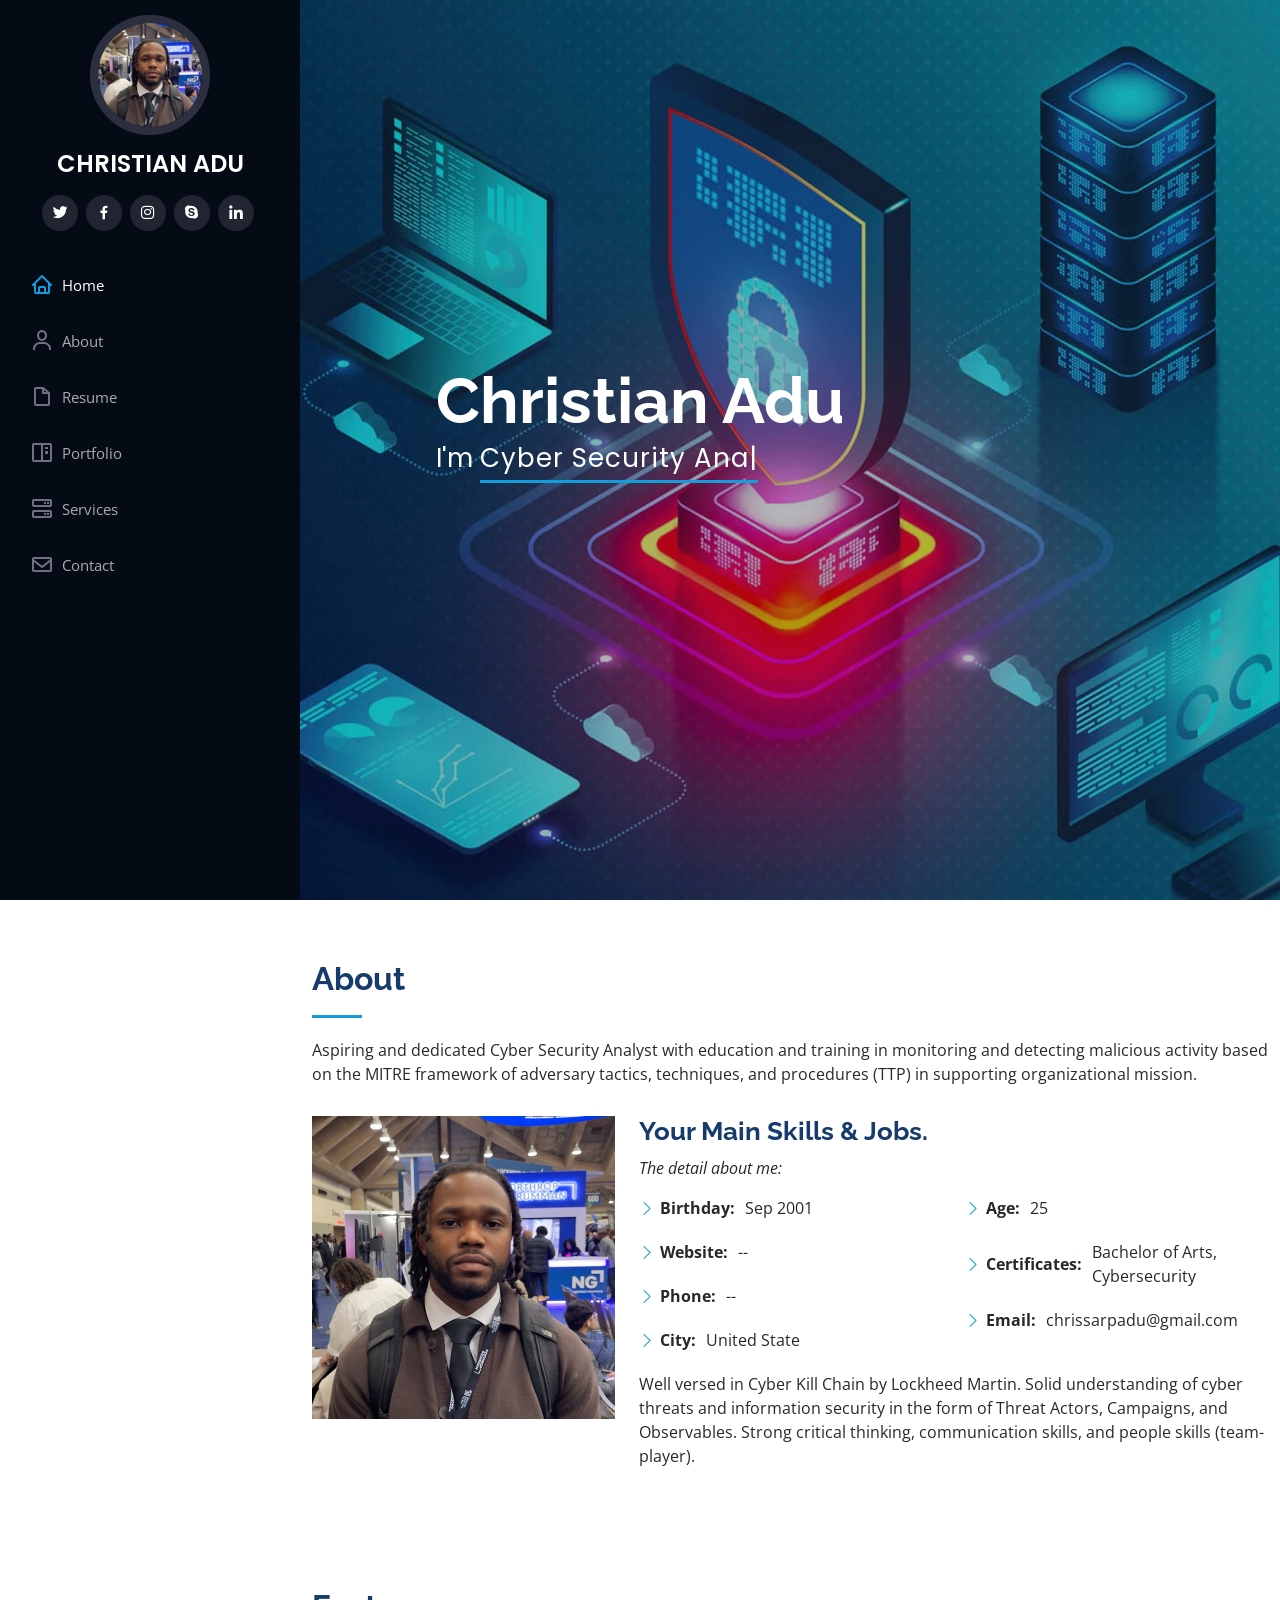
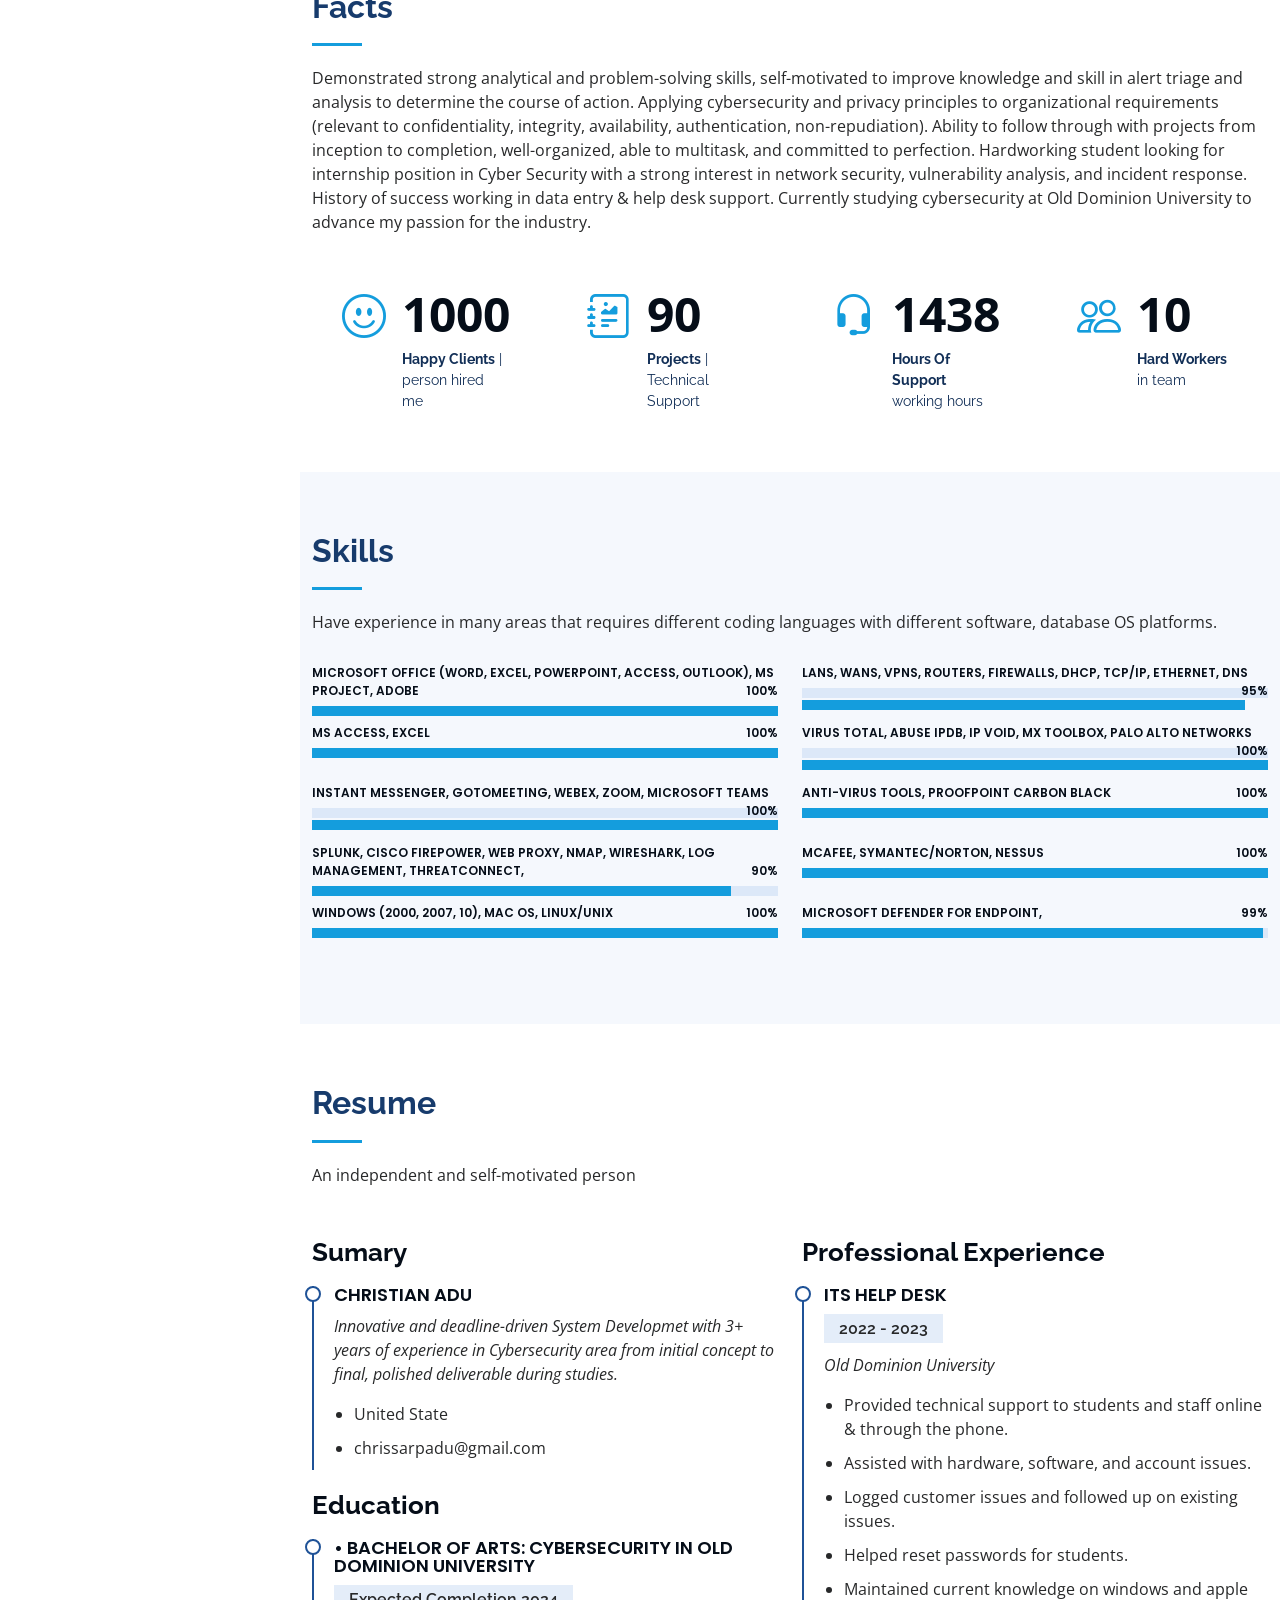
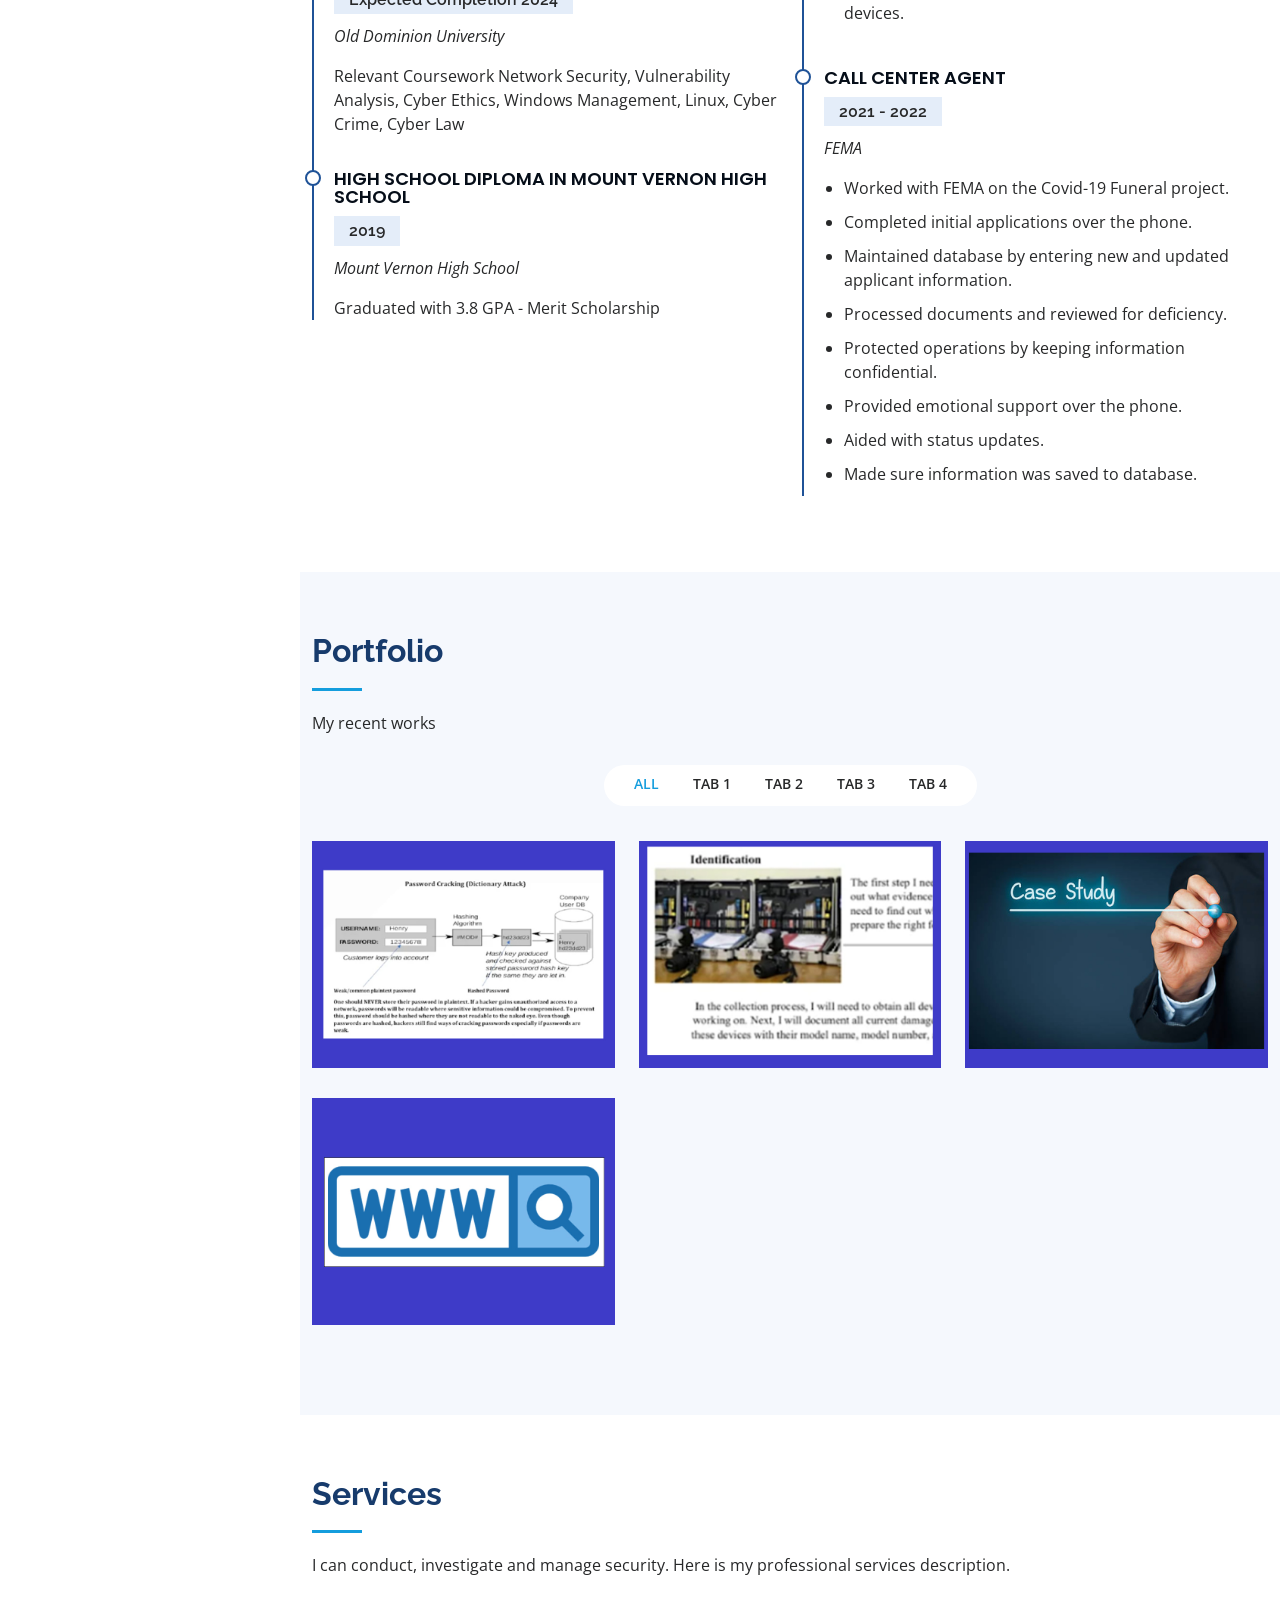
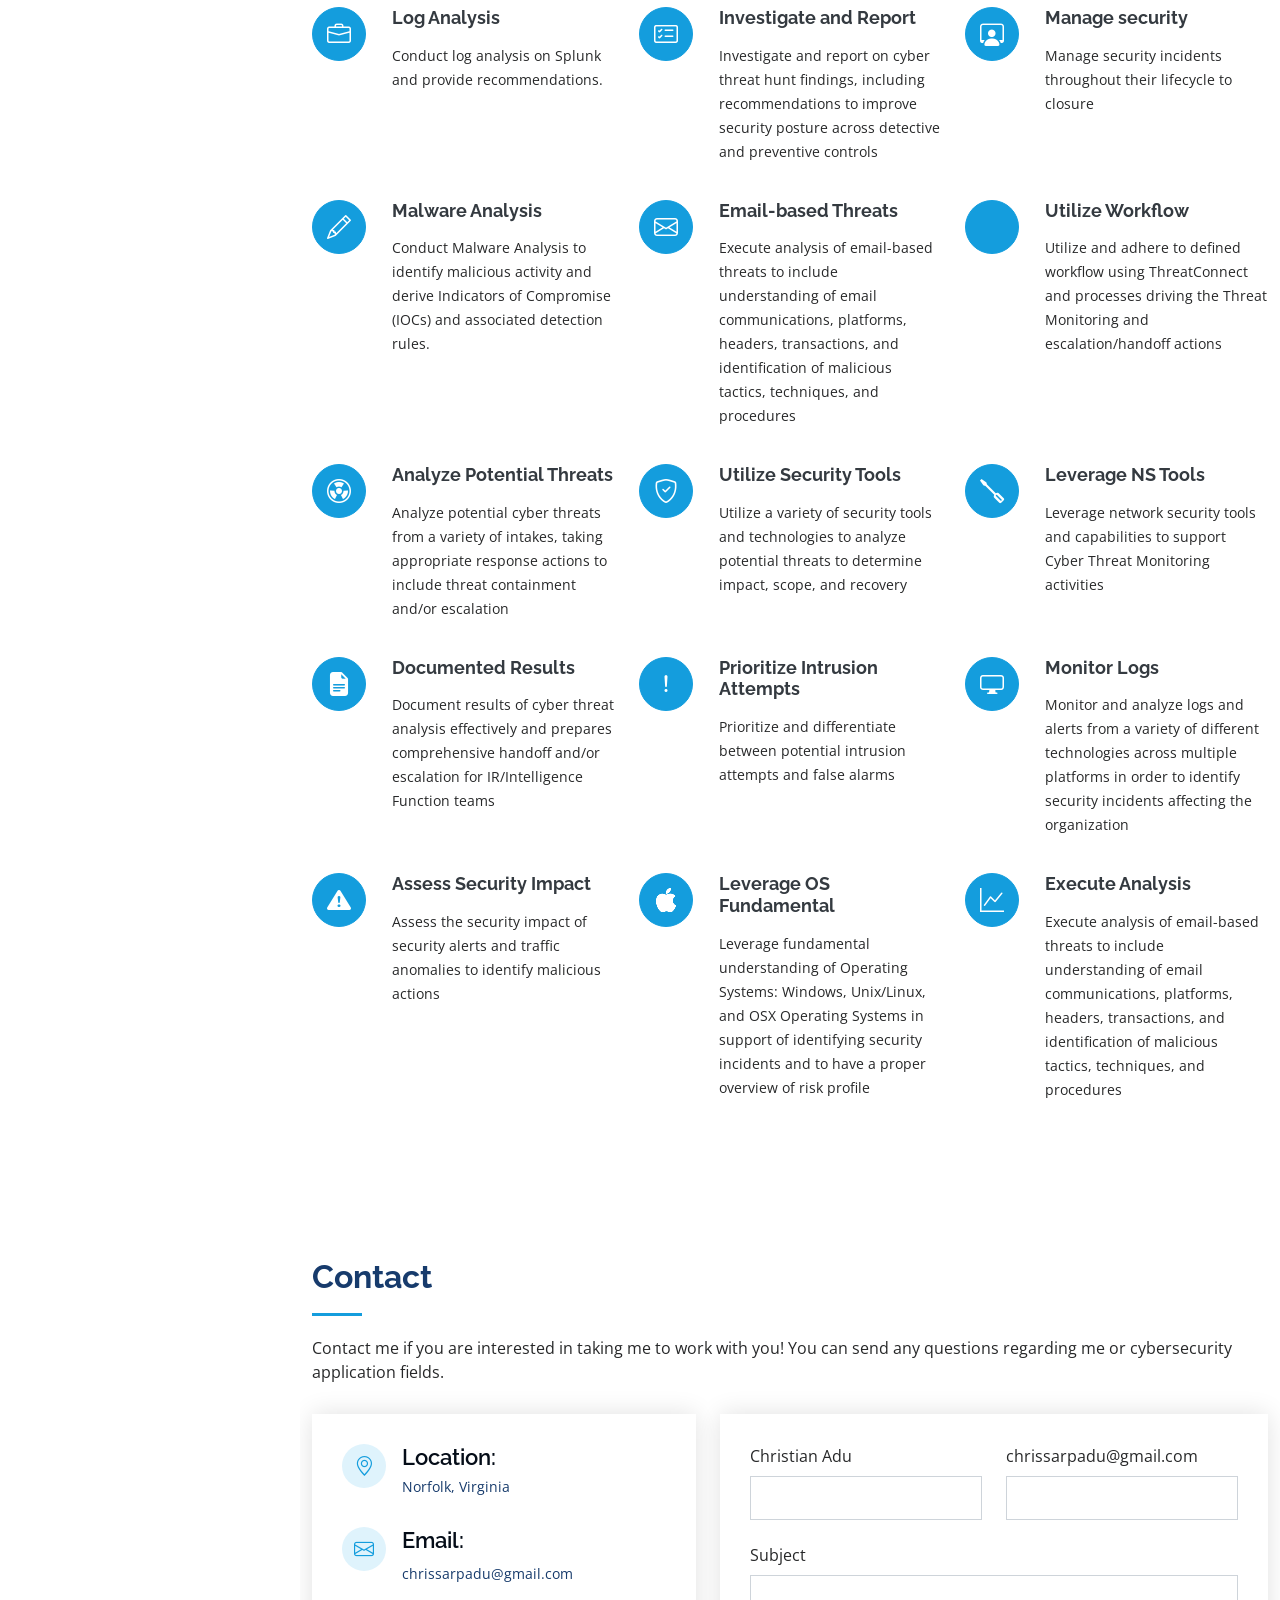
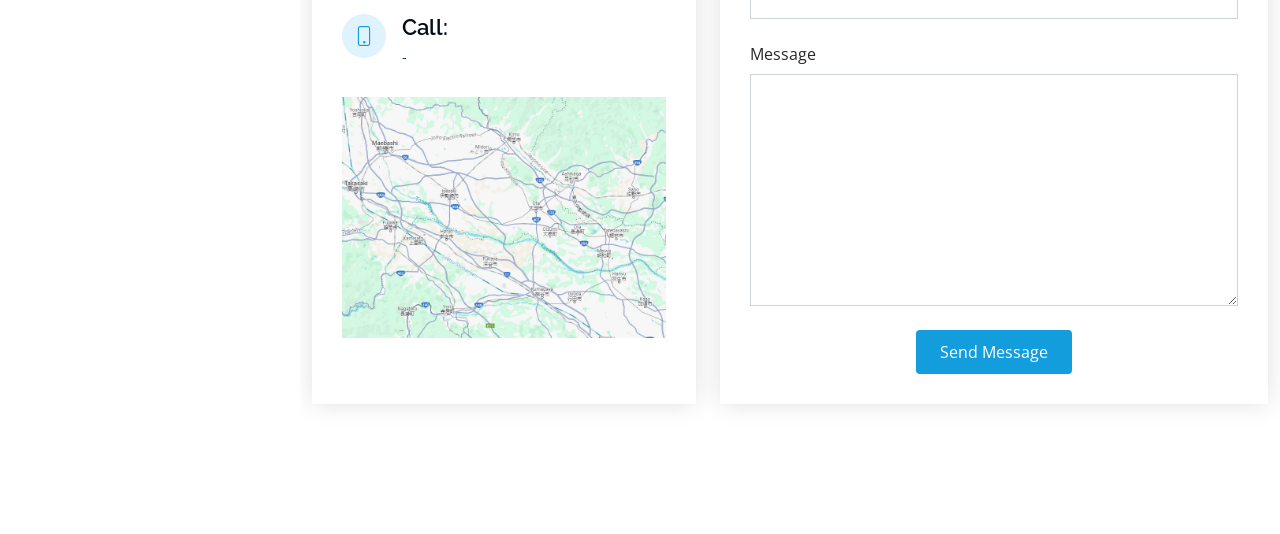
==== index.html @ 7e0b4d1a "add files" ====
<!DOCTYPE html>
<html lang="en">

<head>
  <meta charset="utf-8">
  <meta content="width=device-width, initial-scale=1.0" name="viewport">

  <title>Portfolio Template</title>
  <meta content="" name="description">
  <meta content="" name="keywords">

  <!-- Favicons -->
  <link href="assets/img/favicon.png" rel="icon">
  <link href="assets/img/apple-touch-icon.png" rel="apple-touch-icon">

  <!-- Google Fonts -->
  <link href="https://fonts.googleapis.com/css?family=Open+Sans:300,300i,400,400i,600,600i,700,700i|Raleway:300,300i,400,400i,500,500i,600,600i,700,700i|Poppins:300,300i,400,400i,500,500i,600,600i,700,700i" rel="stylesheet">

  <!-- Vendor CSS Files -->
  <link href="assets/vendor/aos/aos.css" rel="stylesheet">
  <link href="assets/vendor/bootstrap/css/bootstrap.min.css" rel="stylesheet">
  <link href="assets/vendor/bootstrap-icons/bootstrap-icons.css" rel="stylesheet">
  <link href="assets/vendor/boxicons/css/boxicons.min.css" rel="stylesheet">
  <link href="assets/vendor/glightbox/css/glightbox.min.css" rel="stylesheet">
  <link href="assets/vendor/swiper/swiper-bundle.min.css" rel="stylesheet">

  <!-- Template Main CSS File -->
  <link href="assets/css/style.css" rel="stylesheet">

  <!-- =======================================================
  * Template Name: iPortfolio - v3.7.0
  * Template URL: https://bootstrapmade.com/iportfolio-bootstrap-portfolio-websites-template/
  * Author: BootstrapMade.com
  * License: https://bootstrapmade.com/license/
  ======================================================== -->
</head>

<body>

  <!-- ======= Mobile nav toggle button ======= -->
  <i class="bi bi-list mobile-nav-toggle d-xl-none"></i>

  <!-- ======= Header ======= -->
  <header id="header">
    <div class="d-flex flex-column">

      <div class="profile">
        <img src="assets/img/profile-img.jpg" alt="" class="img-fluid rounded-circle">
        <h1 class="text-light"><a href="index.html">CHRISTIAN ADU</a></h1>
        <div class="social-links mt-3 text-center">
          <a href="#" class="twitter"><i class="bx bxl-twitter"></i></a>
          <a href="#" class="facebook"><i class="bx bxl-facebook"></i></a>
          <a href="#" class="instagram"><i class="bx bxl-instagram"></i></a>
          <a href="#" class="google-plus"><i class="bx bxl-skype"></i></a>
          <a href="#" class="linkedin"><i class="bx bxl-linkedin"></i></a>
        </div>
      </div>

      <nav id="navbar" class="nav-menu navbar">
        <ul>
          <li><a href="#hero" class="nav-link scrollto active"><i class="bx bx-home"></i> <span>Home</span></a></li>
          <li><a href="#about" class="nav-link scrollto"><i class="bx bx-user"></i> <span>About</span></a></li>
          <li><a href="#resume" class="nav-link scrollto"><i class="bx bx-file-blank"></i> <span>Resume</span></a></li>
          <li><a href="#portfolio" class="nav-link scrollto"><i class="bx bx-book-content"></i> <span>Portfolio</span></a></li>
          <li><a href="#services" class="nav-link scrollto"><i class="bx bx-server"></i> <span>Services</span></a></li>
          <li><a href="#contact" class="nav-link scrollto"><i class="bx bx-envelope"></i> <span>Contact</span></a></li>
        </ul>
      </nav><!-- .nav-menu -->
    </div>
  </header><!-- End Header -->

  <!-- ======= Hero Section ======= -->
  <section id="hero" class="d-flex flex-column justify-content-center align-items-center">
    <div class="hero-container" data-aos="fade-in">
      <h1>Christian Adu</h1>
      <p>I'm <span class="typed" data-typed-items="Cyber Security Analyst, Network Security Analyst, Security Engineer"></span></p>
    </div>
  </section><!-- End Hero -->

  <main id="main">

    <!-- ======= About Section ======= -->
    <section id="about" class="about">
      <div class="container">

        <div class="section-title">
          <h2>About</h2>
          <p>Aspiring and dedicated Cyber Security Analyst with education and training in monitoring and detecting malicious activity based on the MITRE framework of adversary tactics, techniques, and procedures (TTP) in supporting organizational mission.</p>
        </div>

        <div class="row">
          <div class="col-lg-4" data-aos="fade-right">
            <img src="assets/img/profile-img.jpg" class="img-fluid" alt="">
          </div>
          <div class="col-lg-8 pt-4 pt-lg-0 content" data-aos="fade-left">
            <h3>Your Main Skills &amp; Jobs.</h3>
            <p class="fst-italic">
              The detail about me:
            </p>
            <div class="row">
              <div class="col-lg-6">
                <ul>
                  <li><i class="bi bi-chevron-right"></i> <strong>Birthday:</strong> <span>Sep 2001</span></li>
                  <li><i class="bi bi-chevron-right"></i> <strong>Website:</strong> <span>--</span></li>
                  <li><i class="bi bi-chevron-right"></i> <strong>Phone:</strong> <span>--</span></li>
                  <li><i class="bi bi-chevron-right"></i> <strong>City:</strong> <span>United State</span></li>
                </ul>
              </div>
              <div class="col-lg-6">
                <ul>
                  <li><i class="bi bi-chevron-right"></i> <strong>Age:</strong> <span><script>document.write(new Date().getFullYear() - 2001)</script>
                  </span></li>
                  <li><i class="bi bi-chevron-right"></i> <strong>Certificates:</strong> <span>Bachelor of Arts, Cybersecurity</span></li>
                  <li><i class="bi bi-chevron-right"></i> <strong>Email:</strong> <span>chrissarpadu@gmail.com</span></li>
                  <!-- <li><i class="bi bi-chevron-right"></i> <strong>Freelance:</strong> <span>Available</span></li> -->
                </ul>
              </div>
            </div>
            <p>
              Well versed in Cyber Kill Chain by Lockheed Martin. Solid understanding of cyber threats and information security in the form of Threat Actors, Campaigns, and Observables. Strong critical thinking, communication skills, and people skills (team-player). 
            </p>
          </div>
        </div>

      </div>
    </section><!-- End About Section -->

    <!-- ======= Facts Section ======= -->
    <section id="facts" class="facts">
      <div class="container">

        <div class="section-title">
          <h2>Facts</h2>
          <p>Demonstrated strong analytical and problem-solving skills, self-motivated to improve knowledge and skill in alert triage and analysis to determine the course of action. Applying cybersecurity and privacy principles to organizational requirements (relevant to confidentiality, integrity, availability, authentication, non-repudiation). Ability to follow through with projects from inception to completion, well-organized, able to multitask, and committed to perfection. Hardworking student looking for internship position in Cyber Security with a strong interest in network security, vulnerability analysis, and incident response. History of success working in data entry & help desk support. Currently studying cybersecurity at Old Dominion University to advance my passion for the industry.</p>
        </div>

        <div class="row no-gutters">

          <div class="col-lg-3 col-md-6 d-md-flex align-items-md-stretch" data-aos="fade-up">
            <div class="count-box">
              <i class="bi bi-emoji-smile"></i>
              <span data-purecounter-start="0" data-purecounter-end="1000" data-purecounter-duration="1" class="purecounter"></span>
              <p><strong>Happy Clients</strong> | person hired me</p>
            </div>
          </div>

          <div class="col-lg-3 col-md-6 d-md-flex align-items-md-stretch" data-aos="fade-up" data-aos-delay="100">
            <div class="count-box">
              <i class="bi bi-journal-richtext"></i>
              <span data-purecounter-start="0" data-purecounter-end="90" data-purecounter-duration="1" class="purecounter"></span>
              <p><strong>Projects</strong> | Technical Support </p>
            </div>
          </div>

          <div class="col-lg-3 col-md-6 d-md-flex align-items-md-stretch" data-aos="fade-up" data-aos-delay="200">
            <div class="count-box">
              <i class="bi bi-headset"></i>
              <span data-purecounter-start="0" data-purecounter-end="1453" data-purecounter-duration="1" class="purecounter"></span>
              <p><strong>Hours Of Support</strong> working hours</p>
            </div>
          </div>

          <div class="col-lg-3 col-md-6 d-md-flex align-items-md-stretch" data-aos="fade-up" data-aos-delay="300">
            <div class="count-box">
              <i class="bi bi-people"></i>
              <span data-purecounter-start="0" data-purecounter-end="10" data-purecounter-duration="1" class="purecounter"></span>
              <p><strong>Hard Workers</strong> in team</p>
            </div>
          </div>

        </div>

      </div>
    </section><!-- End Facts Section -->

    <!-- ======= Skills Section ======= -->
    <section id="skills" class="skills section-bg">
      <div class="container">

        <div class="section-title">
          <h2>Skills</h2>
          <p>Have experience in many areas that requires different coding languages with different software, database OS platforms.</p>
        </div>

        <div class="row skills-content">

          <div class="col-lg-6" data-aos="fade-up">

            <div class="progress">
              <span class="skill">Microsoft Office (Word, Excel, PowerPoint, Access, Outlook), MS Project, Adobe <i class="val">100%</i></span>
              <div class="progress-bar-wrap">
                <div class="progress-bar" role="progressbar" aria-valuenow="100" aria-valuemin="0" aria-valuemax="100"></div>
              </div>
            </div>

            <div class="progress">
              <span class="skill">MS Access, Excel<i class="val">100%</i></span>
              <div class="progress-bar-wrap">
                <div class="progress-bar" role="progressbar" aria-valuenow="100" aria-valuemin="0" aria-valuemax="100"></div>
              </div>
            </div>

            <div class="progress">
              <span class="skill">Instant Messenger, GoToMeeting, WebEx, Zoom, Microsoft Teams <i class="val">100%</i></span>
              <div class="progress-bar-wrap">
                <div class="progress-bar" role="progressbar" aria-valuenow="100" aria-valuemin="0" aria-valuemax="100"></div>
              </div>
            </div>

            <div class="progress">
              <span class="skill">Splunk, Cisco Firepower, Web Proxy, Nmap, Wireshark, Log Management, ThreatConnect, <i class="val">90%</i></span>
              <div class="progress-bar-wrap">
                <div class="progress-bar" role="progressbar" aria-valuenow="90" aria-valuemin="0" aria-valuemax="90"></div>
              </div>
            </div>

            <div class="progress">
              <span class="skill">Windows (2000, 2007, 10), Mac OS, Linux/Unix <i class="val">100%</i></span>
              <div class="progress-bar-wrap">
                <div class="progress-bar" role="progressbar" aria-valuenow="100" aria-valuemin="0" aria-valuemax="100"></div>
              </div>
            </div>

          </div>

          <div class="col-lg-6" data-aos="fade-up" data-aos-delay="100">

            <div class="progress">
              <span class="skill">LANs, WANs, VPNs, Routers, Firewalls, DHCP, TCP/IP, Ethernet, DNS <i class="val">95%</i></span>
              <div class="progress-bar-wrap">
                <div class="progress-bar" role="progressbar" aria-valuenow="95" aria-valuemin="0" aria-valuemax="100"></div>
              </div>
            </div>

            <div class="progress">
              <span class="skill">Virus Total, Abuse IPDB, IP Void, MX Toolbox, Palo Alto Networks <i class="val">100%</i></span>
              <div class="progress-bar-wrap">
                <div class="progress-bar" role="progressbar" aria-valuenow="100" aria-valuemin="0" aria-valuemax="100"></div>
              </div>
            </div>

            <div class="progress">
              <span class="skill">Anti-Virus Tools, Proofpoint Carbon Black   <i class="val">100%</i></span>
              <div class="progress-bar-wrap">
                <div class="progress-bar" role="progressbar" aria-valuenow="100" aria-valuemin="0" aria-valuemax="100"></div>
              </div>
            </div>

            <div class="progress">
              <span class="skill">McAfee, Symantec/Norton, Nessus <i class="val">100%</i></span>
              <div class="progress-bar-wrap">
                <div class="progress-bar" role="progressbar" aria-valuenow="100" aria-valuemin="0" aria-valuemax="100"></div>
              </div>
            </div>

            <div class="progress">
              <span class="skill">Microsoft Defender for Endpoint, <i class="val">99%</i></span>
              <div class="progress-bar-wrap">
                <div class="progress-bar" role="progressbar" aria-valuenow="99" aria-valuemin="0" aria-valuemax="100"></div>
              </div>
            </div>

          </div>

        </div>

      </div>
    </section><!-- End Skills Section -->

    <!-- ======= Resume Section ======= -->
    <section id="resume" class="resume">
      <div class="container">

        <div class="section-title">
          <h2>Resume</h2>
          <p>An independent and self-motivated person</p>
        </div>

        <div class="row">
          <div class="col-lg-6" data-aos="fade-up">
            <h3 class="resume-title">Sumary</h3>
            <div class="resume-item pb-0">
              <h4>Christian Adu</h4>
              <p><em>Innovative and deadline-driven System Developmet with 3+ years of experience in Cybersecurity area from initial concept to final, polished deliverable during studies.</em></p>
              <ul>
                <li>United State</li>
                <li>chrissarpadu@gmail.com</li>
              </ul>
            </div>

            <h3 class="resume-title">Education</h3>
            <div class="resume-item">
              <h4>•	Bachelor of Arts: Cybersecurity in Old Dominion University </h4>
              <h5>Expected Completion 2024</h5>
              <p><em>Old Dominion University </em></p>
              <p>Relevant Coursework
                Network Security, Vulnerability Analysis, Cyber Ethics, Windows Management, Linux, Cyber
                Crime, Cyber Law
                </p>
            </div>
            <div class="resume-item">
              <h4>High School Diploma in Mount Vernon High School </h4>
              <h5>2019</h5>
              <p><em>Mount Vernon High School </em></p>
              <p>Graduated with 3.8 GPA - Merit Scholarship</p>
            </div>
          </div>
          <div class="col-lg-6" data-aos="fade-up" data-aos-delay="100">
            <h3 class="resume-title">Professional Experience</h3>
            <div class="resume-item">
              <h4>ITS Help Desk</h4>
              <h5>2022 - 2023</h5>
              <p><em>Old Dominion University</em></p>
              <ul>
                <li>Provided technical support to students and staff online & through the phone.</li>
                <li>Assisted with hardware, software, and account issues.</li>
                <li>Logged customer issues and followed up on existing issues.</li>
                <li>Helped reset passwords for students.</li>
                <li>Maintained current knowledge on windows and apple devices.</li>
              </ul>
            </div>
            <div class="resume-item">
              <h4>Call Center Agent</h4>
              <h5>2021 - 2022</h5>
              <p><em>FEMA</em></p>
              <ul>
                <li>Worked with FEMA on the Covid-19 Funeral project.</li>
                <li>Completed initial applications over the phone.</li>
                <li>Maintained database by entering new and updated applicant information.</li>
                <li>Processed documents and reviewed for deficiency.</li>
                <li>Protected operations by keeping information confidential.</li>
                <li>Provided emotional support over the phone.</li>
                <li>Aided with status updates.</li>
                <li>Made sure information was saved to database.</li>
              </ul>
            </div>
          </div>
        </div>

      </div>
    </section><!-- End Resume Section -->

    <!-- ======= Portfolio Section ======= -->
    <section id="portfolio" class="portfolio section-bg">
      <div class="container">

        <div class="section-title">
          <h2>Portfolio</h2>
          <p>My recent works</p>
        </div>

        <div class="row" data-aos="fade-up">
          <div class="col-lg-12 d-flex justify-content-center">
            <ul id="portfolio-flters">
              <li data-filter="*" class="filter-active">All</li>
              <li data-filter=".filter-Tab1">Tab 1</li>
              <li data-filter=".filter-Tab2">Tab 2</li>
              <li data-filter=".filter-Tab3">Tab 3</li>
              <li data-filter=".filter-Tab4">Tab 4</li>
            </ul>
          </div>
        </div>

        <div class="row portfolio-container" data-aos="fade-up" data-aos-delay="100">

          <div class="col-lg-4 col-md-6 portfolio-item filter-Tab1">
            <div class="portfolio-wrap">
              <img src="assets/img/portfolio/portfolio-Product1.jpg" class="img-fluid" alt="">
              <div class="portfolio-links">
                <a href="Product-details - 1.html" title="More Details"><i class="bx bx-link"></i></a>
              </div>
            </div>
          </div>

          <div class="col-lg-4 col-md-6 portfolio-item filter-Tab2">
            <div class="portfolio-wrap">
              <img src="assets/img/portfolio/portfolio-Product2.jpg" class="img-fluid" alt="">
              <div class="portfolio-links">
                <a href="Product-details - 2.html" title="More Details"><i class="bx bx-link"></i></a>
              </div>
            </div>
          </div>

          <div class="col-lg-4 col-md-6 portfolio-item filter-Tab3">
            <div class="portfolio-wrap">
              <img src="assets/img/portfolio/portfolio-Product3.jpg" class="img-fluid" alt="">
              <div class="portfolio-links">
                <a href="Product-details - 3.html" title="More Details"><i class="bx bx-link"></i></a>
              </div>
            </div>
          </div>

          <div class="col-lg-4 col-md-6 portfolio-item filter-Tab4">
            <div class="portfolio-wrap">
              <img src="assets/img/portfolio/portfolio-Product4.jpg" class="img-fluid" alt="">
              <div class="portfolio-links">
                <a href="Product-details - 4.html" title="More Details"><i class="bx bx-link"></i></a>
              </div>
            </div>
          </div>

          <!-- <div class="col-lg-4 col-md-6 portfolio-item filter-Tab1">
            <div class="portfolio-wrap">
              <img src="assets/img/portfolio/portfolio-Product5.jpg" class="img-fluid" alt="">
              <div class="portfolio-links">
                <a href="Product-details - 1.html" title="More Details"><i class="bx bx-link"></i></a>
              </div>
            </div>
          </div>

          <div class="col-lg-4 col-md-6 portfolio-item filter-Tab2">
            <div class="portfolio-wrap">
              <img src="assets/img/portfolio/portfolio-Product6.jpg" class="img-fluid" alt="">
              <div class="portfolio-links">
                <a href="Product-details - 1.html" title="More Details"><i class="bx bx-link"></i></a>
              </div>
            </div>
          </div> -->

        </div>

      </div>
    </section><!-- End Portfolio Section -->

    <!-- ======= Services Section ======= -->
    <section id="services" class="services">
      <div class="container">

        <div class="section-title">
          <h2>Services</h2>
          <p>I can conduct, investigate and manage security. Here is my professional services description.</p>
        </div>

        <div class="row">
          <div class="col-lg-4 col-md-6 icon-box" data-aos="fade-up">
            <div class="icon"><i class="bi bi-briefcase"></i></div>
            <h4 class="title"><a href="">Log Analysis </a></h4>
            <p class="description">Conduct log analysis on Splunk and provide recommendations. </p>
          </div>
          <div class="col-lg-4 col-md-6 icon-box" data-aos="fade-up" data-aos-delay="100">
            <div class="icon"><i class="bi bi-card-checklist"></i></div>
            <h4 class="title"><a href="">Investigate and Report</a></h4>
            <p class="description">Investigate and report on cyber threat hunt findings, including recommendations to improve security posture across detective and preventive controls</p>
          </div>
           <div class="col-lg-4 col-md-6 icon-box" data-aos="fade-up">
            <div class="icon"><i class="bi bi-person-workspace"></i></div>
            <h4 class="title"><a href="">Manage security</a></h4>
            <p class="description">Manage security incidents throughout their lifecycle to closure</p>
          </div>
          <div class="col-lg-4 col-md-6 icon-box" data-aos="fade-up" data-aos-delay="200">
            <div class="icon"><i class="bi bi-pencil"></i></div>
            <h4 class="title"><a href="">Malware Analysis</a></h4>
            <p class="description">Conduct Malware Analysis to identify malicious activity and derive Indicators of Compromise (IOCs) and associated detection rules.</p>
          </div> 
          <div class="col-lg-4 col-md-6 icon-box" data-aos="fade-up" data-aos-delay="100">
            <div class="icon"><i class="bi bi-envelope"></i></div>
            <h4 class="title"><a href="">Email-based Threats</a></h4>
            <p class="description">Execute analysis of email-based threats to include understanding of email communications, platforms, headers, transactions, and identification of malicious tactics, techniques, and procedures</p>
          </div>
          <div class="col-lg-4 col-md-6 icon-box" data-aos="fade-up" data-aos-delay="200">
            <div class="icon"><i class="bi hdd-network-fill"></i></div>
            <h4 class="title"><a href="">Utilize Workflow </a></h4>
            <p class="description">Utilize and adhere to defined workflow using ThreatConnect and processes driving the Threat Monitoring and escalation/handoff actions</p>
          </div>
          <div class="col-lg-4 col-md-6 icon-box" data-aos="fade-up" data-aos-delay="200">
            <div class="icon"><i class="bi bi-radioactive"></i></div>
            <h4 class="title"><a href="">Analyze Potential Threats</a></h4>
            <p class="description">Analyze potential cyber threats from a variety of intakes, taking appropriate response actions to include threat containment and/or escalation</p>
          </div>
          <div class="col-lg-4 col-md-6 icon-box" data-aos="fade-up" data-aos-delay="200">
            <div class="icon"><i class="bi bi-shield-check"></i></div>
            <h4 class="title"><a href="">Utilize Security Tools</a></h4>
            <p class="description">Utilize a variety of security tools and technologies to analyze potential threats to determine impact, scope, and recovery</p>
          </div>
          <div class="col-lg-4 col-md-6 icon-box" data-aos="fade-up" data-aos-delay="200">
            <div class="icon"><i class="bi bi-screwdriver"></i></div>
            <h4 class="title"><a href="">Leverage NS Tools</a></h4>
            <p class="description">Leverage network security tools and capabilities to support Cyber Threat Monitoring activities</p>
          </div>
          <div class="col-lg-4 col-md-6 icon-box" data-aos="fade-up" data-aos-delay="200">
            <div class="icon"><i class="bi bi-file-earmark-text-fill"></i></div>
            <h4 class="title"><a href="">Documented Results</a></h4>
            <p class="description">Document results of cyber threat analysis effectively and prepares comprehensive handoff and/or escalation for IR/Intelligence Function teams</p>
          </div>
          <div class="col-lg-4 col-md-6 icon-box" data-aos="fade-up" data-aos-delay="200">
            <div class="icon"><i class="bi bi-exclamation-lg"></i></div>
            <h4 class="title"><a href="">Prioritize Intrusion Attempts</a></h4>
            <p class="description">Prioritize and differentiate between potential intrusion attempts and false alarms</p>
          </div>
          <div class="col-lg-4 col-md-6 icon-box" data-aos="fade-up" data-aos-delay="200">
            <div class="icon"><i class="bi bi-display"></i></div>
            <h4 class="title"><a href="">Monitor Logs</a></h4>
            <p class="description">Monitor and analyze logs and alerts from a variety of different technologies across multiple platforms in order to identify security incidents affecting the organization</p>
          </div>
          <div class="col-lg-4 col-md-6 icon-box" data-aos="fade-up" data-aos-delay="200">
            <div class="icon"><i class="bi bi-exclamation-triangle-fill"></i></div>
            <h4 class="title"><a href="">Assess Security Impact</a></h4>
            <p class="description">Assess the security impact of security alerts and traffic anomalies to identify malicious actions</p>
          </div>
          <div class="col-lg-4 col-md-6 icon-box" data-aos="fade-up" data-aos-delay="200">
            <div class="icon"><i class="bi bi-apple"></i></div>
            <h4 class="title"><a href="">Leverage OS Fundamental</a></h4>
            <p class="description">Leverage fundamental understanding of Operating Systems: Windows, Unix/Linux, and OSX Operating Systems in support of identifying security incidents and to have a proper overview of risk profile</p>
          </div>
          <div class="col-lg-4 col-md-6 icon-box" data-aos="fade-up" data-aos-delay="200">
            <div class="icon"><i class="bi bi-graph-up"></i></div>
            <h4 class="title"><a href="">Execute Analysis</a></h4>
            <p class="description">Execute analysis of email-based threats to include understanding of email communications, platforms, headers, transactions, and identification of malicious tactics, techniques, and procedures</p>
          </div>
        </div>

      </div>
    </section><!-- End Services Section -->

    <!-- ======= Contact Section ======= -->
    <section id="contact" class="contact">
      <div class="container">

        <div class="section-title">
          <h2>Contact</h2>
          <p>Contact me if you are interested in taking me to work with you! You can send any questions regarding me or cybersecurity application fields. </p>
        </div>

        <div class="row" data-aos="fade-in">

          <div class="col-lg-5 d-flex align-items-stretch">
            <div class="info">
              <div class="address">
                <i class="bi bi-geo-alt"></i>
                <h4>Location:</h4>
                <p>Norfolk, Virginia</p>
              </div>

              <div class="email">
                <i class="bi bi-envelope"></i>
                <h4>Email:</h4>
                <p>chrissarpadu@gmail.com</p>
              </div>

              <div class="phone">
                <i class="bi bi-phone"></i>
                <h4>Call:</h4>
                <p>-</p>
              </div>

              <img src="assets/img/State.jpg" class="img-fluid" alt="">
            </div>

          </div>

          <div class="col-lg-7 mt-5 mt-lg-0 d-flex align-items-stretch">
            <form action="forms/contact.php" method="post" role="form" class="php-email-form">
              <div class="row">
                <div class="form-group col-md-6">
                  <label for="name">Christian Adu</label>
                  <input type="text" name="name" class="form-control" id="name" required>
                </div>
                <div class="form-group col-md-6">
                  <label for="name">chrissarpadu@gmail.com</label>
                  <input type="email" class="form-control" name="email" id="email" required>
                </div>
              </div>
              <div class="form-group">
                <label for="name">Subject</label>
                <input type="text" class="form-control" name="subject" id="subject" required>
              </div>
              <div class="form-group">
                <label for="name">Message</label>
                <textarea class="form-control" name="message" rows="10" required></textarea>
              </div>
              <div class="my-3">
                <div class="loading">Loading</div>
                <div class="error-message"></div>
                <div class="sent-message">Your message has been sent. Thank you!</div>
              </div>
              <div class="text-center"><button type="submit">Send Message</button></div>
            </form>
          </div>

        </div>

      </div>
    </section><!-- End Contact Section -->

  </main><!-- End #main -->

  <!-- ======= Footer ======= -->
  <footer id="footer">
    <div class="container">
    </div>
  </footer><!-- End  Footer -->

  <a href="#" class="back-to-top d-flex align-items-center justify-content-center"><i class="bi bi-arrow-up-short"></i></a>

  <!-- Vendor JS Files -->
  <script src="assets/vendor/purecounter/purecounter.js"></script>
  <script src="assets/vendor/aos/aos.js"></script>
  <script src="assets/vendor/bootstrap/js/bootstrap.bundle.min.js"></script>
  <script src="assets/vendor/glightbox/js/glightbox.min.js"></script>
  <script src="assets/vendor/isotope-layout/isotope.pkgd.min.js"></script>
  <script src="assets/vendor/swiper/swiper-bundle.min.js"></script>
  <script src="assets/vendor/typed.js/typed.min.js"></script>
  <script src="assets/vendor/waypoints/noframework.waypoints.js"></script>
  <script src="assets/vendor/php-email-form/validate.js"></script>

  <!-- Template Main JS File -->
  <script src="assets/js/main.js"></script>

</body>

</html>
---- assets/css/style.css ----
/**
* Template Name: iPortfolio - v3.7.0
* Template URL: https://bootstrapmade.com/iportfolio-bootstrap-portfolio-websites-template/
* Author: BootstrapMade.com
* License: https://bootstrapmade.com/license/
*/

/*--------------------------------------------------------------
# General
--------------------------------------------------------------*/
body {
  font-family: "Open Sans", sans-serif;
  color: #272829;
}

a {
  color: #149ddd;
  text-decoration: none;
}

a:hover {
  color: #37b3ed;
  text-decoration: none;
}

h1, h2, h3, h4, h5, h6 {
  font-family: "Raleway", sans-serif;
}

/*--------------------------------------------------------------
# Back to top button
--------------------------------------------------------------*/
.back-to-top {
  position: fixed;
  visibility: hidden;
  opacity: 0;
  right: 15px;
  bottom: 15px;
  z-index: 996;
  background: #149ddd;
  width: 40px;
  height: 40px;
  border-radius: 50px;
  transition: all 0.4s;
}
.back-to-top i {
  font-size: 28px;
  color: #fff;
  line-height: 0;
}
.back-to-top:hover {
  background: #2eafec;
  color: #fff;
}
.back-to-top.active {
  visibility: visible;
  opacity: 1;
}

/*--------------------------------------------------------------
# Header
--------------------------------------------------------------*/
#header {
  position: fixed;
  top: 0;
  left: 0;
  bottom: 0;
  width: 300px;
  transition: all ease-in-out 0.5s;
  z-index: 9997;
  transition: all 0.5s;
  padding: 0 15px;
  background: #040b14;
  overflow-y: auto;
}
#header .profile img {
  margin: 15px auto;
  display: block;
  width: 120px;
  border: 8px solid #2c2f3f;
}
#header .profile h1 {
  font-size: 24px;
  margin: 0;
  padding: 0;
  font-weight: 600;
  -moz-text-align-last: center;
  text-align-last: center;
  font-family: "Poppins", sans-serif;
}
#header .profile h1 a, #header .profile h1 a:hover {
  color: #fff;
  text-decoration: none;
}
#header .profile .social-links a {
  font-size: 18px;
  display: inline-block;
  background: #212431;
  color: #fff;
  line-height: 1;
  padding: 8px 0;
  margin-right: 4px;
  border-radius: 50%;
  text-align: center;
  width: 36px;
  height: 36px;
  transition: 0.3s;
}
#header .profile .social-links a:hover {
  background: #149ddd;
  color: #fff;
  text-decoration: none;
}

#main {
  margin-left: 300px;
}

@media (max-width: 1199px) {
  #header {
    left: -300px;
  }

  #main {
    margin-left: 0;
  }
}
/*--------------------------------------------------------------
# Navigation Menu
--------------------------------------------------------------*/
/* Desktop Navigation */
.nav-menu {
  padding: 30px 0 0 0;
}
.nav-menu * {
  margin: 0;
  padding: 0;
  list-style: none;
}
.nav-menu > ul > li {
  position: relative;
  white-space: nowrap;
}
.nav-menu a, .nav-menu a:focus {
  display: flex;
  align-items: center;
  color: #a8a9b4;
  padding: 12px 15px;
  margin-bottom: 8px;
  transition: 0.3s;
  font-size: 15px;
}
.nav-menu a i, .nav-menu a:focus i {
  font-size: 24px;
  padding-right: 8px;
  color: #6f7180;
}
.nav-menu a:hover, .nav-menu .active, .nav-menu .active:focus, .nav-menu li:hover > a {
  text-decoration: none;
  color: #fff;
}
.nav-menu a:hover i, .nav-menu .active i, .nav-menu .active:focus i, .nav-menu li:hover > a i {
  color: #149ddd;
}

/* Mobile Navigation */
.mobile-nav-toggle {
  position: fixed;
  right: 15px;
  top: 15px;
  z-index: 9998;
  border: 0;
  font-size: 24px;
  transition: all 0.4s;
  outline: none !important;
  background-color: #149ddd;
  color: #fff;
  width: 40px;
  height: 40px;
  display: inline-flex;
  align-items: center;
  justify-content: center;
  line-height: 0;
  border-radius: 50px;
  cursor: pointer;
}

.mobile-nav-active {
  overflow: hidden;
}
.mobile-nav-active #header {
  left: 0;
}

/*--------------------------------------------------------------
# Hero Section
--------------------------------------------------------------*/
#hero {
  width: 100%;
  height: 100vh;
  background: url("../img/hero-bg.jpg") top center;
  background-size: cover;
}
#hero:before {
  content: "";
  background: rgba(5, 13, 24, 0.3);
  position: absolute;
  bottom: 0;
  top: 0;
  left: 0;
  right: 0;
  z-index: 1;
}
#hero .hero-container {
  position: relative;
  z-index: 2;
  min-width: 300px;
}
#hero h1 {
  margin: 0 0 10px 0;
  font-size: 64px;
  font-weight: 700;
  line-height: 56px;
  color: #fff;
}
#hero p {
  color: #fff;
  margin-bottom: 50px;
  font-size: 26px;
  font-family: "Poppins", sans-serif;
}
#hero p span {
  color: #fff;
  padding-bottom: 4px;
  letter-spacing: 1px;
  border-bottom: 3px solid #149ddd;
}
@media (min-width: 1024px) {
  #hero {
    background-attachment: fixed;
  }
}
@media (max-width: 768px) {
  #hero h1 {
    font-size: 28px;
    line-height: 36px;
  }
  #hero h2 {
    font-size: 18px;
    line-height: 24px;
    margin-bottom: 30px;
  }
}

/*--------------------------------------------------------------
# Sections General
--------------------------------------------------------------*/
section {
  padding: 60px 0;
  overflow: hidden;
}

.section-bg {
  background: #f5f8fd;
}

.section-title {
  padding-bottom: 30px;
}
.section-title h2 {
  font-size: 32px;
  font-weight: bold;
  margin-bottom: 20px;
  padding-bottom: 20px;
  position: relative;
  color: #173b6c;
}
.section-title h2::after {
  content: "";
  position: absolute;
  display: block;
  width: 50px;
  height: 3px;
  background: #149ddd;
  bottom: 0;
  left: 0;
}
.section-title p {
  margin-bottom: 0;
}

/*--------------------------------------------------------------
# About
--------------------------------------------------------------*/
.about .content h3 {
  font-weight: 700;
  font-size: 26px;
  color: #173b6c;
}
.about .content ul {
  list-style: none;
  padding: 0;
}
.about .content ul li {
  margin-bottom: 20px;
  display: flex;
  align-items: center;
}
.about .content ul strong {
  margin-right: 10px;
}
.about .content ul i {
  font-size: 16px;
  margin-right: 5px;
  color: #149ddd;
  line-height: 0;
}
.about .content p:last-child {
  margin-bottom: 0;
}

/*--------------------------------------------------------------
# Facts
--------------------------------------------------------------*/
.facts {
  padding-bottom: 30px;
}
.facts .count-box {
  padding: 30px;
  width: 100%;
}
.facts .count-box i {
  display: block;
  font-size: 44px;
  color: #149ddd;
  float: left;
  line-height: 0;
}
.facts .count-box span {
  font-size: 48px;
  line-height: 40px;
  display: block;
  font-weight: 700;
  color: #050d18;
  margin-left: 60px;
}
.facts .count-box p {
  padding: 15px 0 0 0;
  margin: 0 0 0 60px;
  font-family: "Raleway", sans-serif;
  font-size: 14px;
  color: #122f57;
}
.facts .count-box a {
  font-weight: 600;
  display: block;
  margin-top: 20px;
  color: #122f57;
  font-size: 15px;
  font-family: "Poppins", sans-serif;
  transition: ease-in-out 0.3s;
}
.facts .count-box a:hover {
  color: #1f5297;
}

/*--------------------------------------------------------------
# Akills
--------------------------------------------------------------*/
.skills .progress {
  height: 60px;
  display: block;
  background: none;
  border-radius: 0;
}
.skills .progress .skill {
  padding: 0;
  margin: 0 0 6px 0;
  text-transform: uppercase;
  display: block;
  font-weight: 600;
  font-family: "Poppins", sans-serif;
  color: #050d18;
}
.skills .progress .skill .val {
  float: right;
  font-style: normal;
}
.skills .progress-bar-wrap {
  background: #dce8f8;
  height: 10px;
}
.skills .progress-bar {
  width: 1px;
  height: 10px;
  transition: 0.9s;
  background-color: #149ddd;
}

/*--------------------------------------------------------------
# Resume
--------------------------------------------------------------*/
.resume .resume-title {
  font-size: 26px;
  font-weight: 700;
  margin-top: 20px;
  margin-bottom: 20px;
  color: #050d18;
}
.resume .resume-item {
  padding: 0 0 20px 20px;
  margin-top: -2px;
  border-left: 2px solid #1f5297;
  position: relative;
}
.resume .resume-item h4 {
  line-height: 18px;
  font-size: 18px;
  font-weight: 600;
  text-transform: uppercase;
  font-family: "Poppins", sans-serif;
  color: #050d18;
  margin-bottom: 10px;
}
.resume .resume-item h5 {
  font-size: 16px;
  background: #e4edf9;
  padding: 5px 15px;
  display: inline-block;
  font-weight: 600;
  margin-bottom: 10px;
}
.resume .resume-item ul {
  padding-left: 20px;
}
.resume .resume-item ul li {
  padding-bottom: 10px;
}
.resume .resume-item:last-child {
  padding-bottom: 0;
}
.resume .resume-item::before {
  content: "";
  position: absolute;
  width: 16px;
  height: 16px;
  border-radius: 50px;
  left: -9px;
  top: 0;
  background: #fff;
  border: 2px solid #1f5297;
}

/*--------------------------------------------------------------
# Portfolio
--------------------------------------------------------------*/
.portfolio .portfolio-item {
  margin-bottom: 30px;
}
.portfolio #portfolio-flters {
  padding: 0;
  margin: 0 auto 35px auto;
  list-style: none;
  text-align: center;
  background: #fff;
  border-radius: 50px;
  padding: 2px 15px;
}
.portfolio #portfolio-flters li {
  cursor: pointer;
  display: inline-block;
  padding: 10px 15px 8px 15px;
  font-size: 14px;
  font-weight: 600;
  line-height: 1;
  text-transform: uppercase;
  color: #272829;
  margin-bottom: 5px;
  transition: all 0.3s ease-in-out;
}
.portfolio #portfolio-flters li:hover, .portfolio #portfolio-flters li.filter-active {
  color: #149ddd;
}
.portfolio #portfolio-flters li:last-child {
  margin-right: 0;
}
.portfolio .portfolio-wrap {
  transition: 0.3s;
  position: relative;
  overflow: hidden;
  z-index: 1;
}
.portfolio .portfolio-wrap::before {
  content: "";
  background: rgba(255, 255, 255, 0.5);
  position: absolute;
  left: 0;
  right: 0;
  top: 0;
  bottom: 0;
  transition: all ease-in-out 0.3s;
  z-index: 2;
  opacity: 0;
}
.portfolio .portfolio-wrap .portfolio-links {
  opacity: 1;
  left: 0;
  right: 0;
  bottom: -60px;
  z-index: 3;
  position: absolute;
  transition: all ease-in-out 0.3s;
  display: flex;
  justify-content: center;
}
.portfolio .portfolio-wrap .portfolio-links a {
  color: #fff;
  font-size: 28px;
  text-align: center;
  background: rgba(20, 157, 221, 0.75);
  transition: 0.3s;
  width: 50%;
}
.portfolio .portfolio-wrap .portfolio-links a:hover {
  background: rgba(20, 157, 221, 0.95);
}
.portfolio .portfolio-wrap .portfolio-links a + a {
  border-left: 1px solid #37b3ed;
}
.portfolio .portfolio-wrap:hover::before {
  top: 0;
  left: 0;
  right: 0;
  bottom: 0;
  opacity: 1;
}
.portfolio .portfolio-wrap:hover .portfolio-links {
  opacity: 1;
  bottom: 0;
}

/*--------------------------------------------------------------
# Portfolio Details
--------------------------------------------------------------*/
.portfolio-details {
  padding-top: 40px;
}
.portfolio-details .portfolio-details-slider img {
  width: 100%;
}
.portfolio-details .portfolio-details-slider .swiper-pagination {
  margin-top: 20px;
  position: relative;
}
.portfolio-details .portfolio-details-slider .swiper-pagination .swiper-pagination-bullet {
  width: 12px;
  height: 12px;
  background-color: #fff;
  opacity: 1;
  border: 1px solid #149ddd;
}
.portfolio-details .portfolio-details-slider .swiper-pagination .swiper-pagination-bullet-active {
  background-color: #149ddd;
}
.portfolio-details .portfolio-info {
  padding: 30px;
  box-shadow: 0px 0 30px rgba(5, 13, 24, 0.08);
}
.portfolio-details .portfolio-info h3 {
  font-size: 22px;
  font-weight: 700;
  margin-bottom: 20px;
  padding-bottom: 20px;
  border-bottom: 1px solid #eee;
}
.portfolio-details .portfolio-info ul {
  list-style: none;
  padding: 0;
  font-size: 15px;
}
.portfolio-details .portfolio-info ul li + li {
  margin-top: 10px;
}
.portfolio-details .portfolio-description {
  padding-top: 30px;
}
.portfolio-details .portfolio-description h2 {
  font-size: 26px;
  font-weight: 700;
  margin-bottom: 20px;
}
.portfolio-details .portfolio-description p {
  padding: 0;
}

/*--------------------------------------------------------------
# Services
--------------------------------------------------------------*/
.services .icon-box {
  margin-bottom: 20px;
}
.services .icon {
  float: left;
  display: flex;
  align-items: center;
  justify-content: center;
  width: 54px;
  height: 54px;
  background: #149ddd;
  border-radius: 50%;
  transition: 0.5s;
  border: 1px solid #149ddd;
}
.services .icon i {
  color: #fff;
  font-size: 24px;
  line-height: 0;
}
.services .icon-box:hover .icon {
  background: #fff;
}
.services .icon-box:hover .icon i {
  color: #149ddd;
}
.services .title {
  margin-left: 80px;
  font-weight: 700;
  margin-bottom: 15px;
  font-size: 18px;
}
.services .title a {
  color: #343a40;
}
.services .title a:hover {
  color: #149ddd;
}
.services .description {
  margin-left: 80px;
  line-height: 24px;
  font-size: 14px;
}

/*--------------------------------------------------------------
# Testimonials
--------------------------------------------------------------*/
.testimonials .testimonials-carousel, .testimonials .testimonials-slider {
  overflow: hidden;
}
.testimonials .testimonial-item {
  box-sizing: content-box;
  text-align: center;
  min-height: 320px;
}
.testimonials .testimonial-item .testimonial-img {
  width: 90px;
  border-radius: 50%;
  margin: 0 auto;
}
.testimonials .testimonial-item h3 {
  font-size: 18px;
  font-weight: bold;
  margin: 10px 0 5px 0;
  color: #111;
}
.testimonials .testimonial-item h4 {
  font-size: 14px;
  color: #999;
  margin: 0;
}
.testimonials .testimonial-item .quote-icon-left, .testimonials .testimonial-item .quote-icon-right {
  color: #c3e8fa;
  font-size: 26px;
}
.testimonials .testimonial-item .quote-icon-left {
  display: inline-block;
  left: -5px;
  position: relative;
}
.testimonials .testimonial-item .quote-icon-right {
  display: inline-block;
  right: -5px;
  position: relative;
  top: 10px;
}
.testimonials .testimonial-item p {
  font-style: italic;
  margin: 0 15px 15px 15px;
  padding: 20px;
  background: #fff;
  position: relative;
  margin-bottom: 35px;
  border-radius: 6px;
  box-shadow: 0px 2px 15px rgba(0, 0, 0, 0.1);
}
.testimonials .testimonial-item p::after {
  content: "";
  width: 0;
  height: 0;
  border-top: 20px solid #fff;
  border-right: 20px solid transparent;
  border-left: 20px solid transparent;
  position: absolute;
  bottom: -20px;
  left: calc(50% - 20px);
}
.testimonials .swiper-pagination {
  margin-top: 20px;
  position: relative;
}
.testimonials .swiper-pagination .swiper-pagination-bullet {
  width: 12px;
  height: 12px;
  background-color: #fff;
  opacity: 1;
  border: 1px solid #149ddd;
}
.testimonials .swiper-pagination .swiper-pagination-bullet-active {
  background-color: #149ddd;
}

/*--------------------------------------------------------------
# Contact
--------------------------------------------------------------*/
.contact {
  padding-bottom: 130px;
}
.contact .info {
  padding: 30px;
  background: #fff;
  width: 100%;
  box-shadow: 0 0 24px 0 rgba(0, 0, 0, 0.12);
}
.contact .info i {
  font-size: 20px;
  color: #149ddd;
  float: left;
  width: 44px;
  height: 44px;
  background: #dff3fc;
  display: flex;
  justify-content: center;
  align-items: center;
  border-radius: 50px;
  transition: all 0.3s ease-in-out;
}
.contact .info h4 {
  padding: 0 0 0 60px;
  font-size: 22px;
  font-weight: 600;
  margin-bottom: 5px;
  color: #050d18;
}
.contact .info p {
  padding: 0 0 10px 60px;
  margin-bottom: 20px;
  font-size: 14px;
  color: #173b6c;
}
.contact .info .email p {
  padding-top: 5px;
}
.contact .info .social-links {
  padding-left: 60px;
}
.contact .info .social-links a {
  font-size: 18px;
  display: inline-block;
  background: #333;
  color: #fff;
  line-height: 1;
  padding: 8px 0;
  border-radius: 50%;
  text-align: center;
  width: 36px;
  height: 36px;
  transition: 0.3s;
  margin-right: 10px;
}
.contact .info .social-links a:hover {
  background: #149ddd;
  color: #fff;
}
.contact .info .email:hover i, .contact .info .address:hover i, .contact .info .phone:hover i {
  background: #149ddd;
  color: #fff;
}
.contact .php-email-form {
  width: 100%;
  padding: 30px;
  background: #fff;
  box-shadow: 0 0 24px 0 rgba(0, 0, 0, 0.12);
}
.contact .php-email-form .form-group {
  padding-bottom: 8px;
}
.contact .php-email-form .validate {
  display: none;
  color: red;
  margin: 0 0 15px 0;
  font-weight: 400;
  font-size: 13px;
}
.contact .php-email-form .error-message {
  display: none;
  color: #fff;
  background: #ed3c0d;
  text-align: left;
  padding: 15px;
  font-weight: 600;
}
.contact .php-email-form .error-message br + br {
  margin-top: 25px;
}
.contact .php-email-form .sent-message {
  display: none;
  color: #fff;
  background: #18d26e;
  text-align: center;
  padding: 15px;
  font-weight: 600;
}
.contact .php-email-form .loading {
  display: none;
  background: #fff;
  text-align: center;
  padding: 15px;
}
.contact .php-email-form .loading:before {
  content: "";
  display: inline-block;
  border-radius: 50%;
  width: 24px;
  height: 24px;
  margin: 0 10px -6px 0;
  border: 3px solid #18d26e;
  border-top-color: #eee;
  -webkit-animation: animate-loading 1s linear infinite;
  animation: animate-loading 1s linear infinite;
}
.contact .php-email-form .form-group {
  margin-bottom: 15px;
}
.contact .php-email-form label {
  padding-bottom: 8px;
}
.contact .php-email-form input, .contact .php-email-form textarea {
  border-radius: 0;
  box-shadow: none;
  font-size: 14px;
}
.contact .php-email-form input {
  height: 44px;
}
.contact .php-email-form textarea {
  padding: 10px 15px;
}
.contact .php-email-form button[type=submit] {
  background: #149ddd;
  border: 0;
  padding: 10px 24px;
  color: #fff;
  transition: 0.4s;
  border-radius: 4px;
}
.contact .php-email-form button[type=submit]:hover {
  background: #37b3ed;
}
@-webkit-keyframes animate-loading {
  0% {
    transform: rotate(0deg);
  }
  100% {
    transform: rotate(360deg);
  }
}
@keyframes animate-loading {
  0% {
    transform: rotate(0deg);
  }
  100% {
    transform: rotate(360deg);
  }
}

/*--------------------------------------------------------------
# Breadcrumbs
--------------------------------------------------------------*/
.breadcrumbs {
  padding: 20px 0;
  background: #f9f9f9;
}
.breadcrumbs h2 {
  font-size: 26px;
  font-weight: 300;
}
.breadcrumbs ol {
  display: flex;
  flex-wrap: wrap;
  list-style: none;
  padding: 0;
  margin: 0;
  font-size: 15px;
}
.breadcrumbs ol li + li {
  padding-left: 10px;
}
.breadcrumbs ol li + li::before {
  display: inline-block;
  padding-right: 10px;
  color: #0e2442;
  content: "/";
}
@media (max-width: 768px) {
  .breadcrumbs .d-flex {
    display: block !important;
  }
  .breadcrumbs ol {
    display: block;
  }
  .breadcrumbs ol li {
    display: inline-block;
  }
}

/*--------------------------------------------------------------
# Footer
--------------------------------------------------------------*/
#footer {
  padding: 15px;
  color: #f4f6fd;
  font-size: 14px;
  position: fixed;
  left: 0;
  bottom: 0;
  width: 300px;
  z-index: 9999;
  background: #040b14;
}
#footer .copyright {
  text-align: center;
}
#footer .credits {
  padding-top: 5px;
  text-align: center;
  font-size: 13px;
  color: #eaebf0;
}
@media (max-width: 1199px) {
  #footer {
    position: static;
    width: auto;
    padding-right: 20px 15px;
  }
}
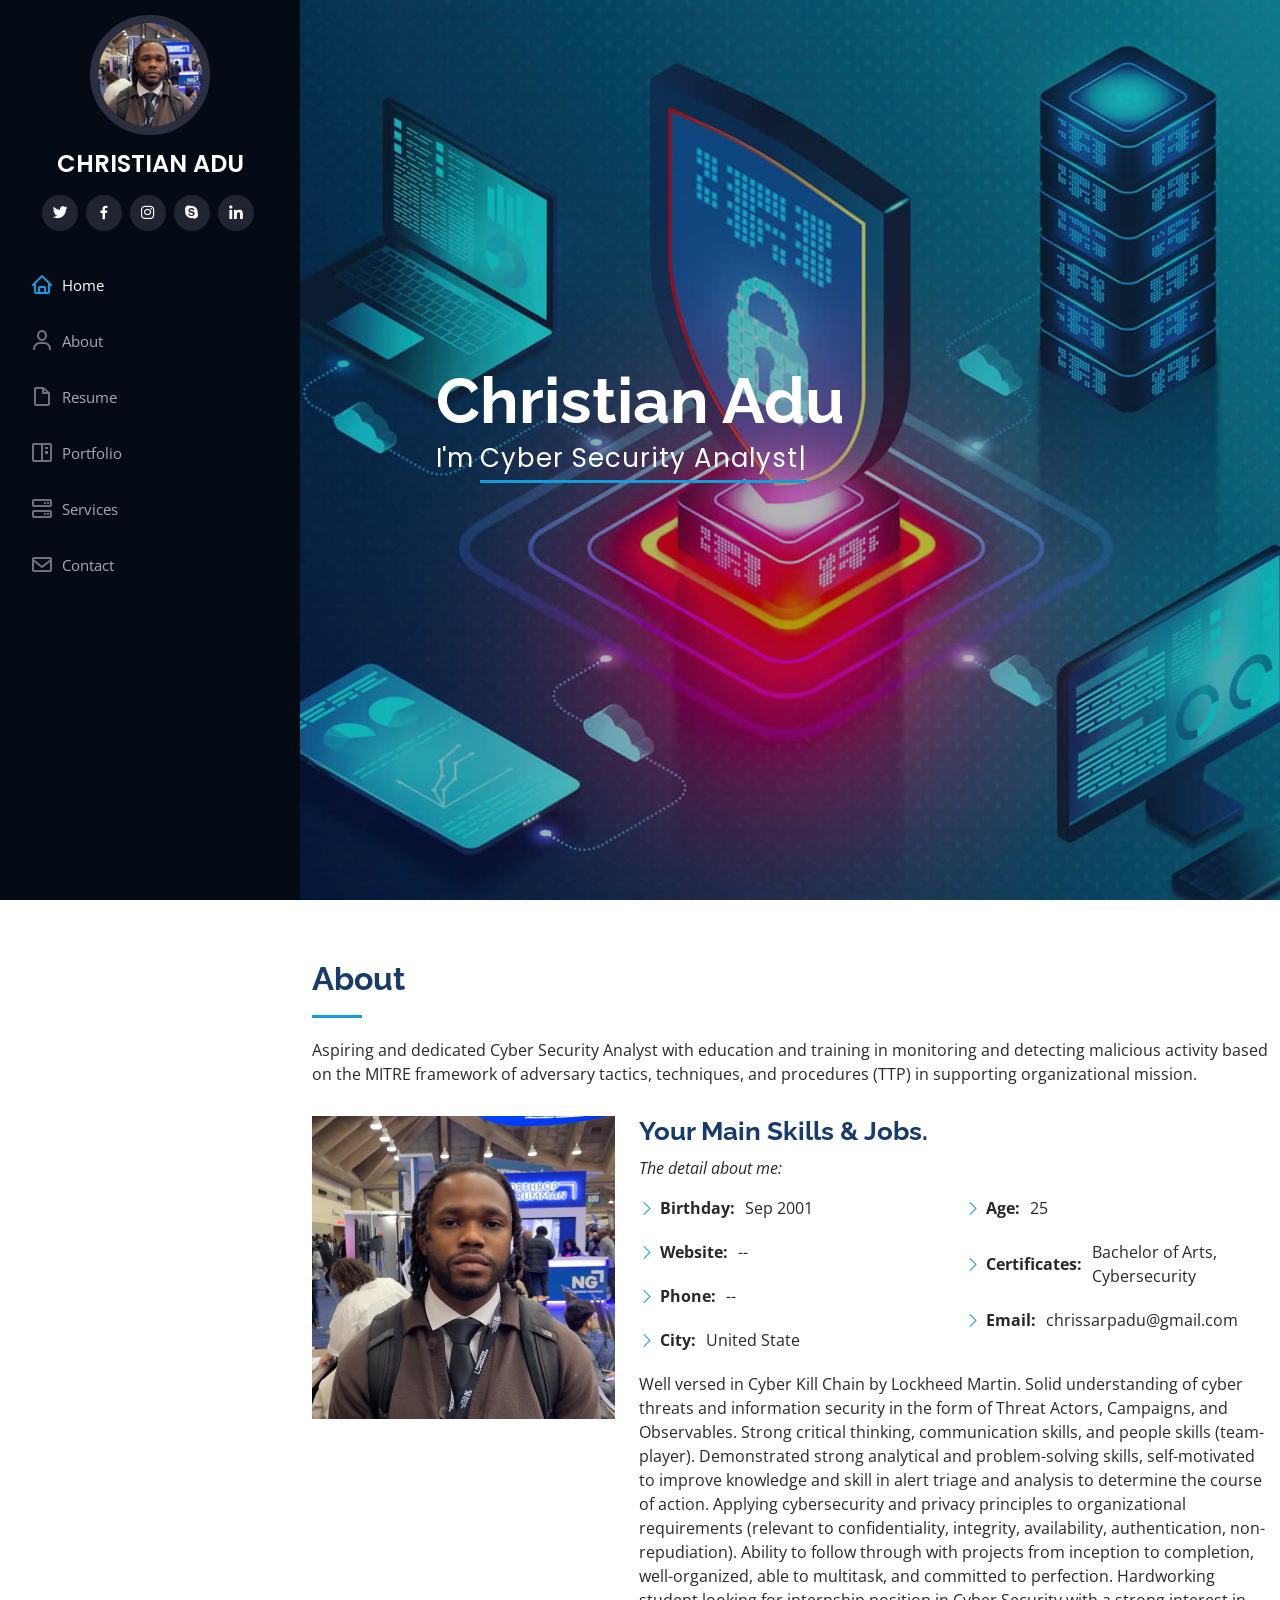
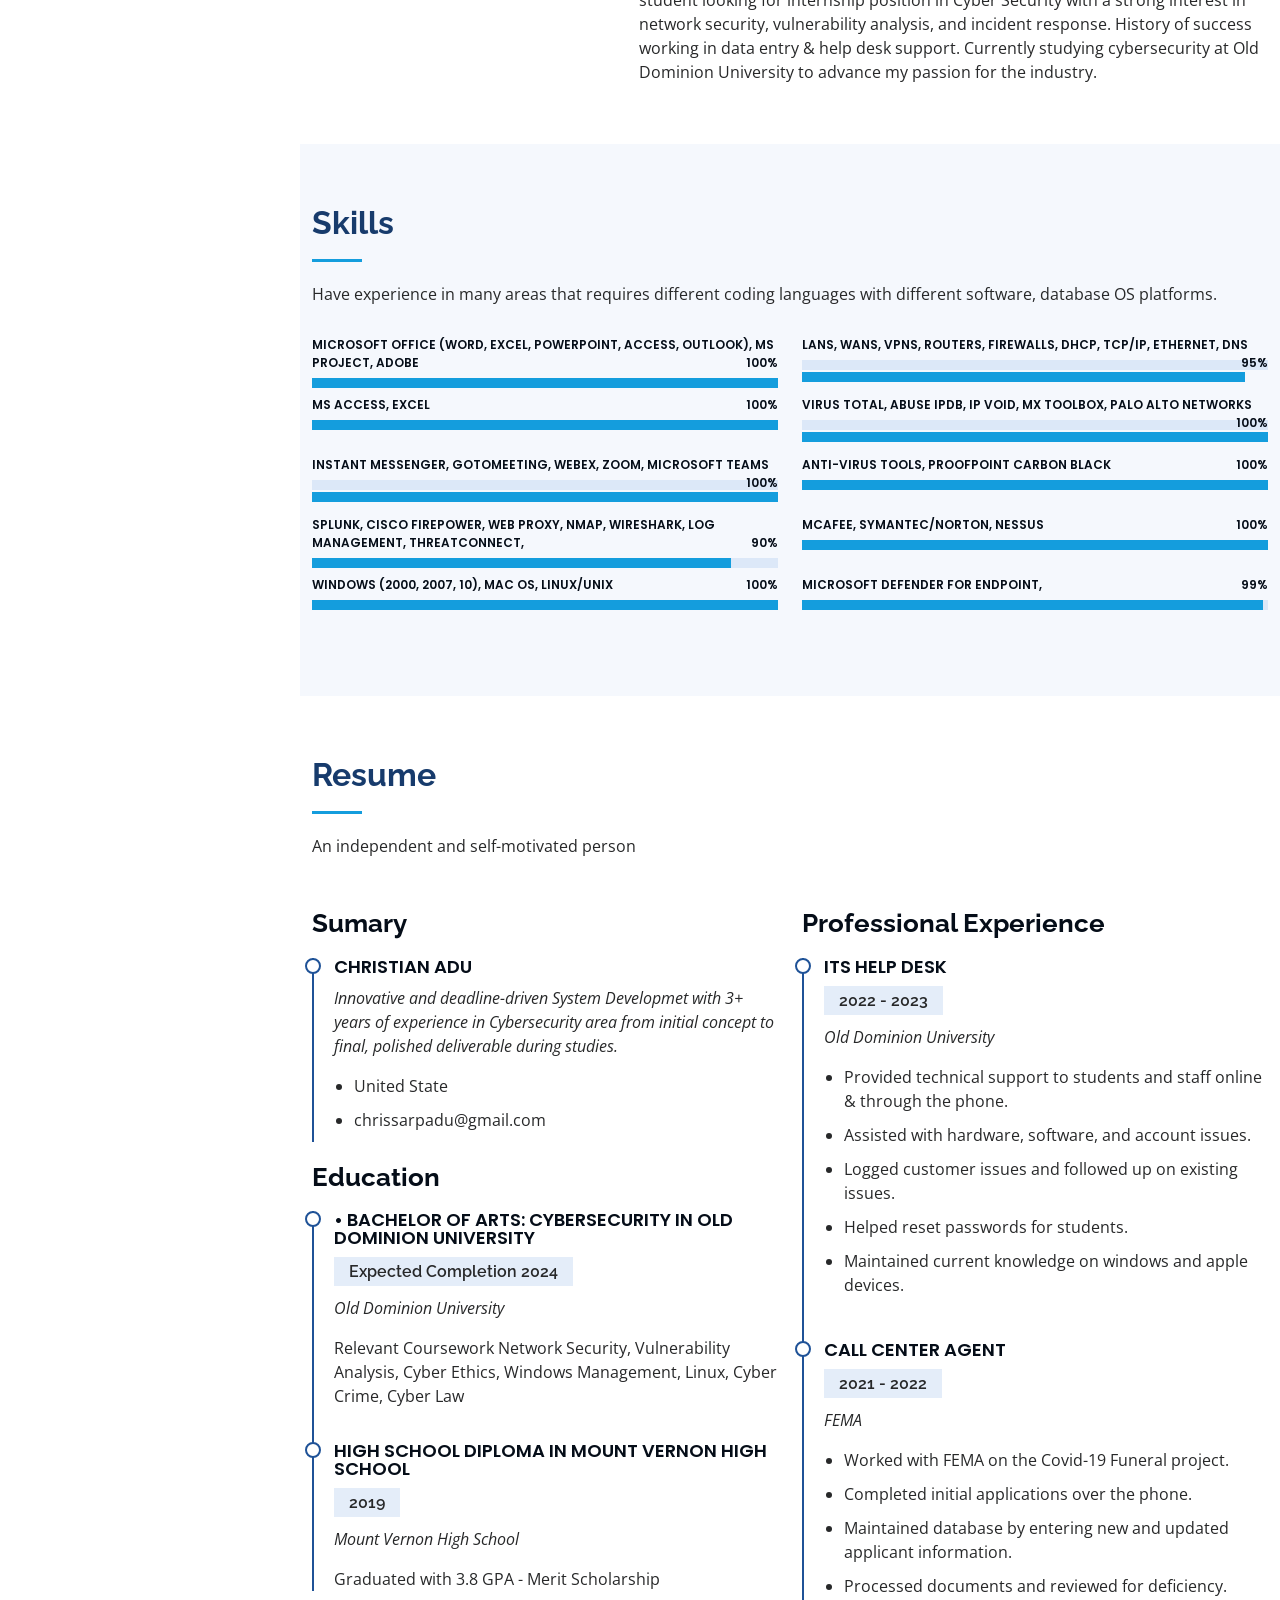
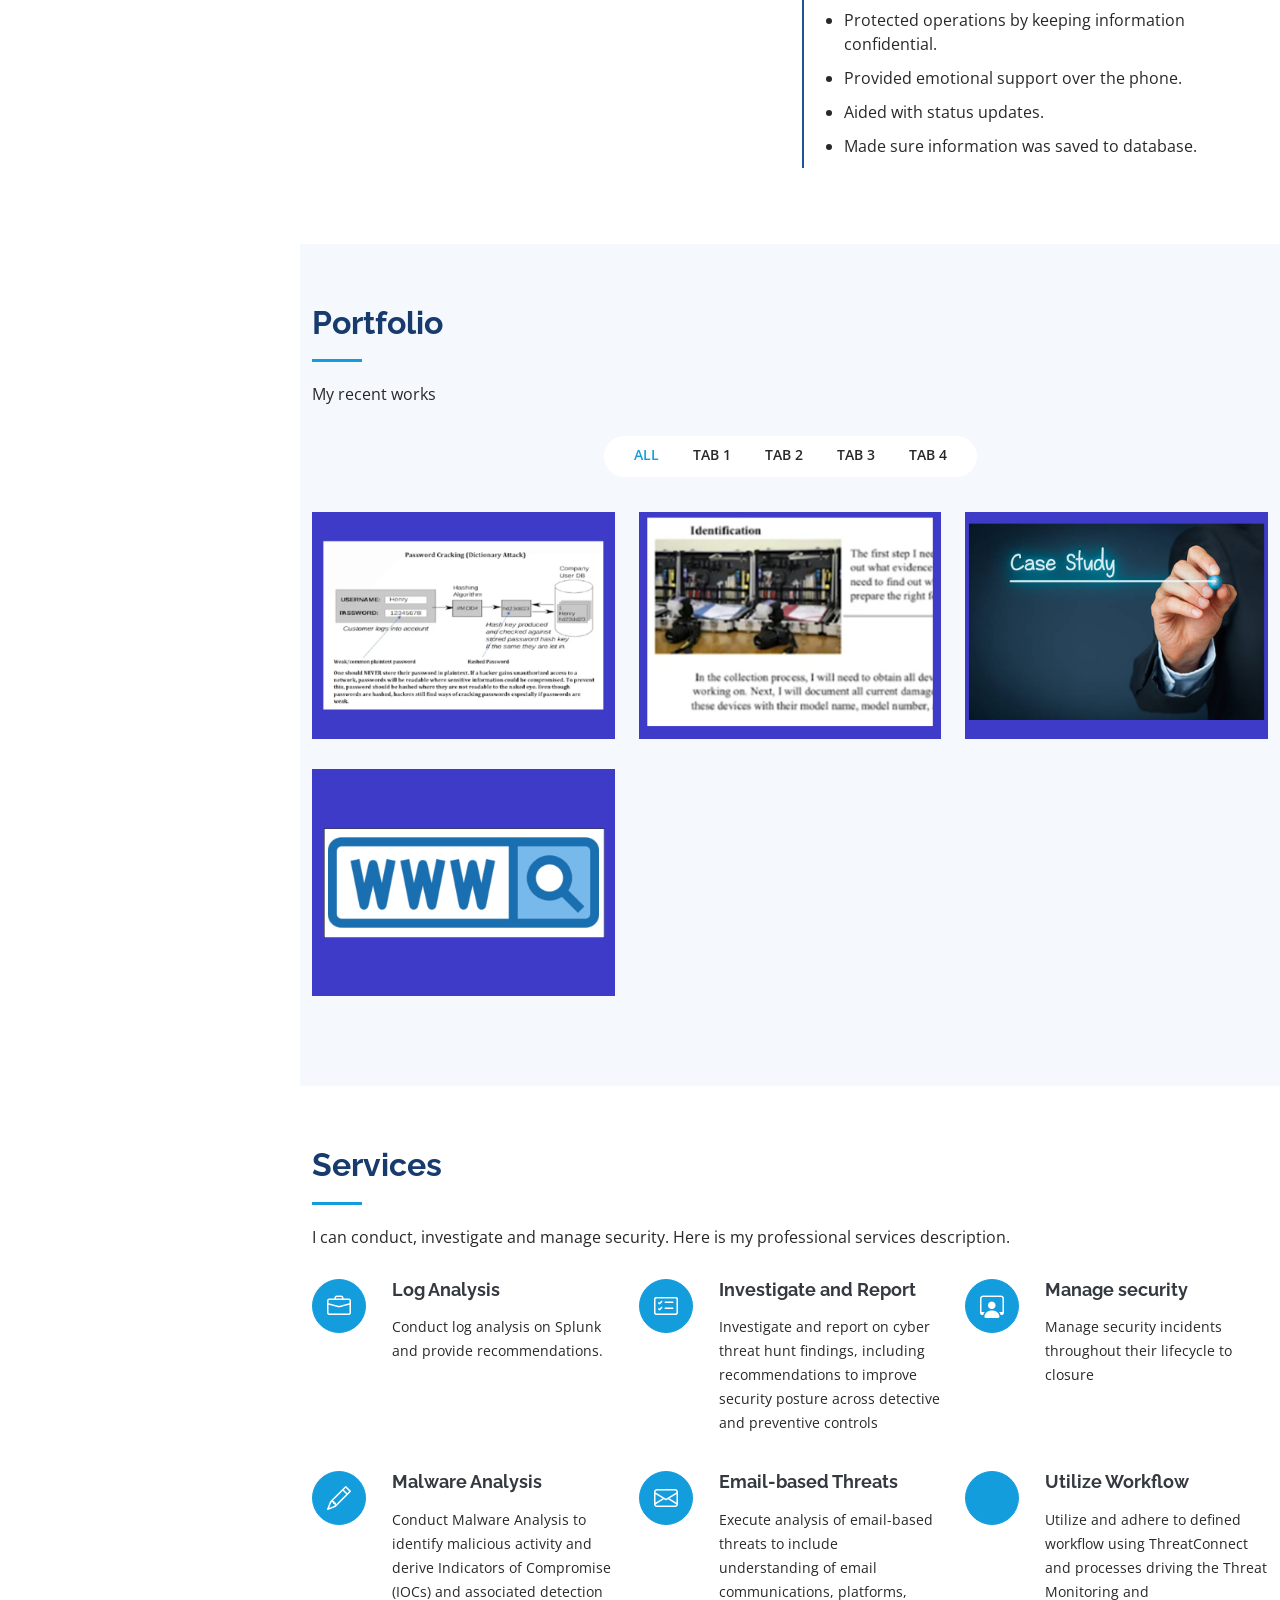
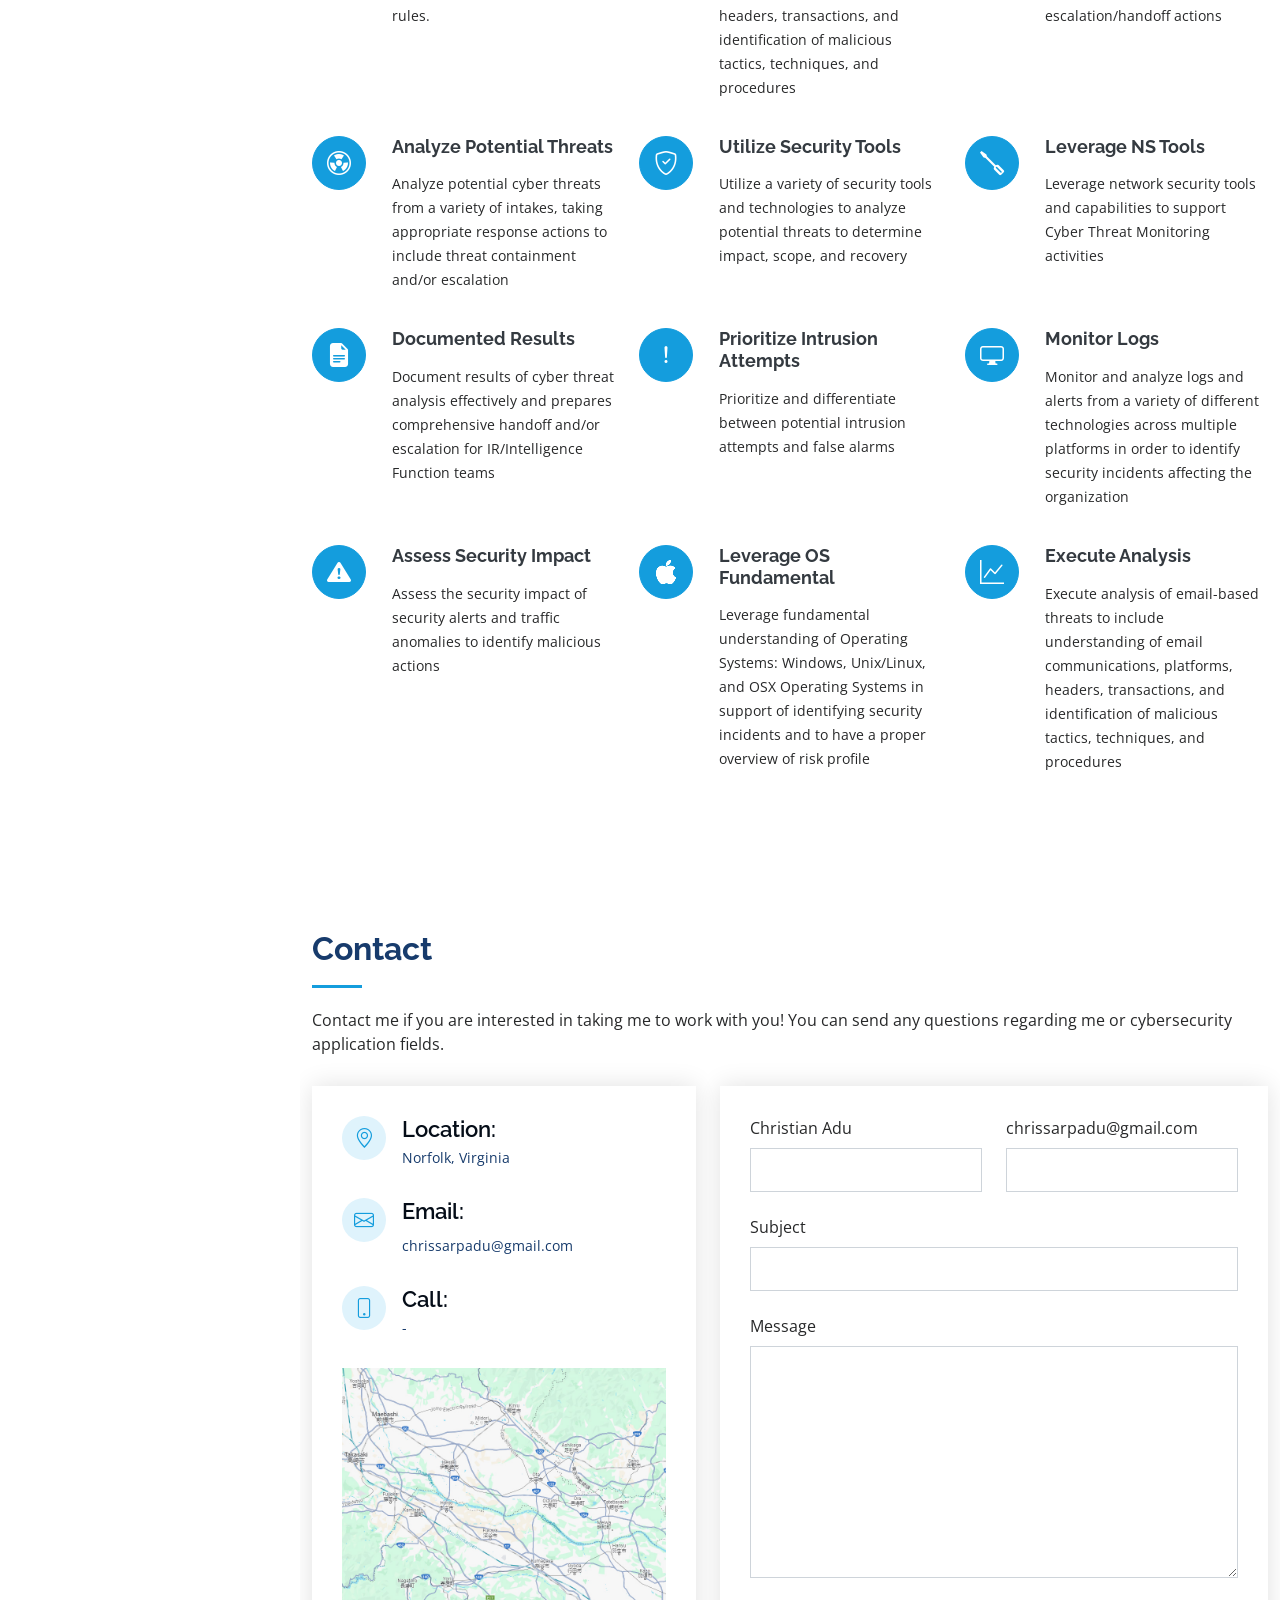
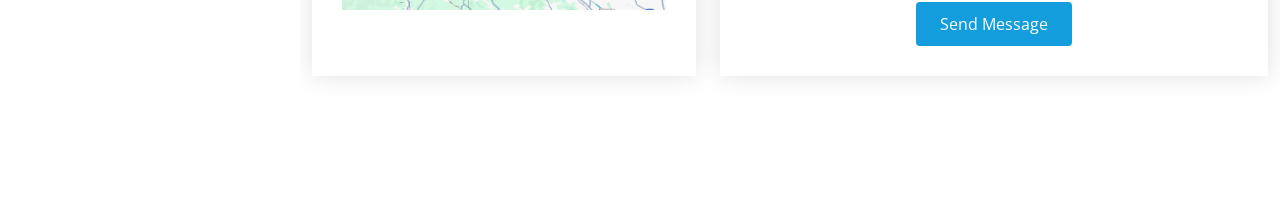
==== commit 8eb30bab: "remove facts" ====
--- a/index.html
+++ b/index.html
@@ -117,7 +117,7 @@
               </div>
             </div>
             <p>
-              Well versed in Cyber Kill Chain by Lockheed Martin. Solid understanding of cyber threats and information security in the form of Threat Actors, Campaigns, and Observables. Strong critical thinking, communication skills, and people skills (team-player). 
+              Well versed in Cyber Kill Chain by Lockheed Martin. Solid understanding of cyber threats and information security in the form of Threat Actors, Campaigns, and Observables. Strong critical thinking, communication skills, and people skills (team-player). Demonstrated strong analytical and problem-solving skills, self-motivated to improve knowledge and skill in alert triage and analysis to determine the course of action. Applying cybersecurity and privacy principles to organizational requirements (relevant to confidentiality, integrity, availability, authentication, non-repudiation). Ability to follow through with projects from inception to completion, well-organized, able to multitask, and committed to perfection. Hardworking student looking for internship position in Cyber Security with a strong interest in network security, vulnerability analysis, and incident response. History of success working in data entry & help desk support. Currently studying cybersecurity at Old Dominion University to advance my passion for the industry.
             </p>
           </div>
         </div>
@@ -125,13 +125,13 @@
       </div>
     </section><!-- End About Section -->
 
-    <!-- ======= Facts Section ======= -->
+    <!-- ======= Facts Section =======
     <section id="facts" class="facts">
       <div class="container">
 
         <div class="section-title">
           <h2>Facts</h2>
-          <p>Demonstrated strong analytical and problem-solving skills, self-motivated to improve knowledge and skill in alert triage and analysis to determine the course of action. Applying cybersecurity and privacy principles to organizational requirements (relevant to confidentiality, integrity, availability, authentication, non-repudiation). Ability to follow through with projects from inception to completion, well-organized, able to multitask, and committed to perfection. Hardworking student looking for internship position in Cyber Security with a strong interest in network security, vulnerability analysis, and incident response. History of success working in data entry & help desk support. Currently studying cybersecurity at Old Dominion University to advance my passion for the industry.</p>
+          <p></p>
         </div>
 
         <div class="row no-gutters">
@@ -171,7 +171,7 @@
         </div>
 
       </div>
-    </section><!-- End Facts Section -->
+    </section>End Facts Section -->
 
     <!-- ======= Skills Section ======= -->
     <section id="skills" class="skills section-bg">
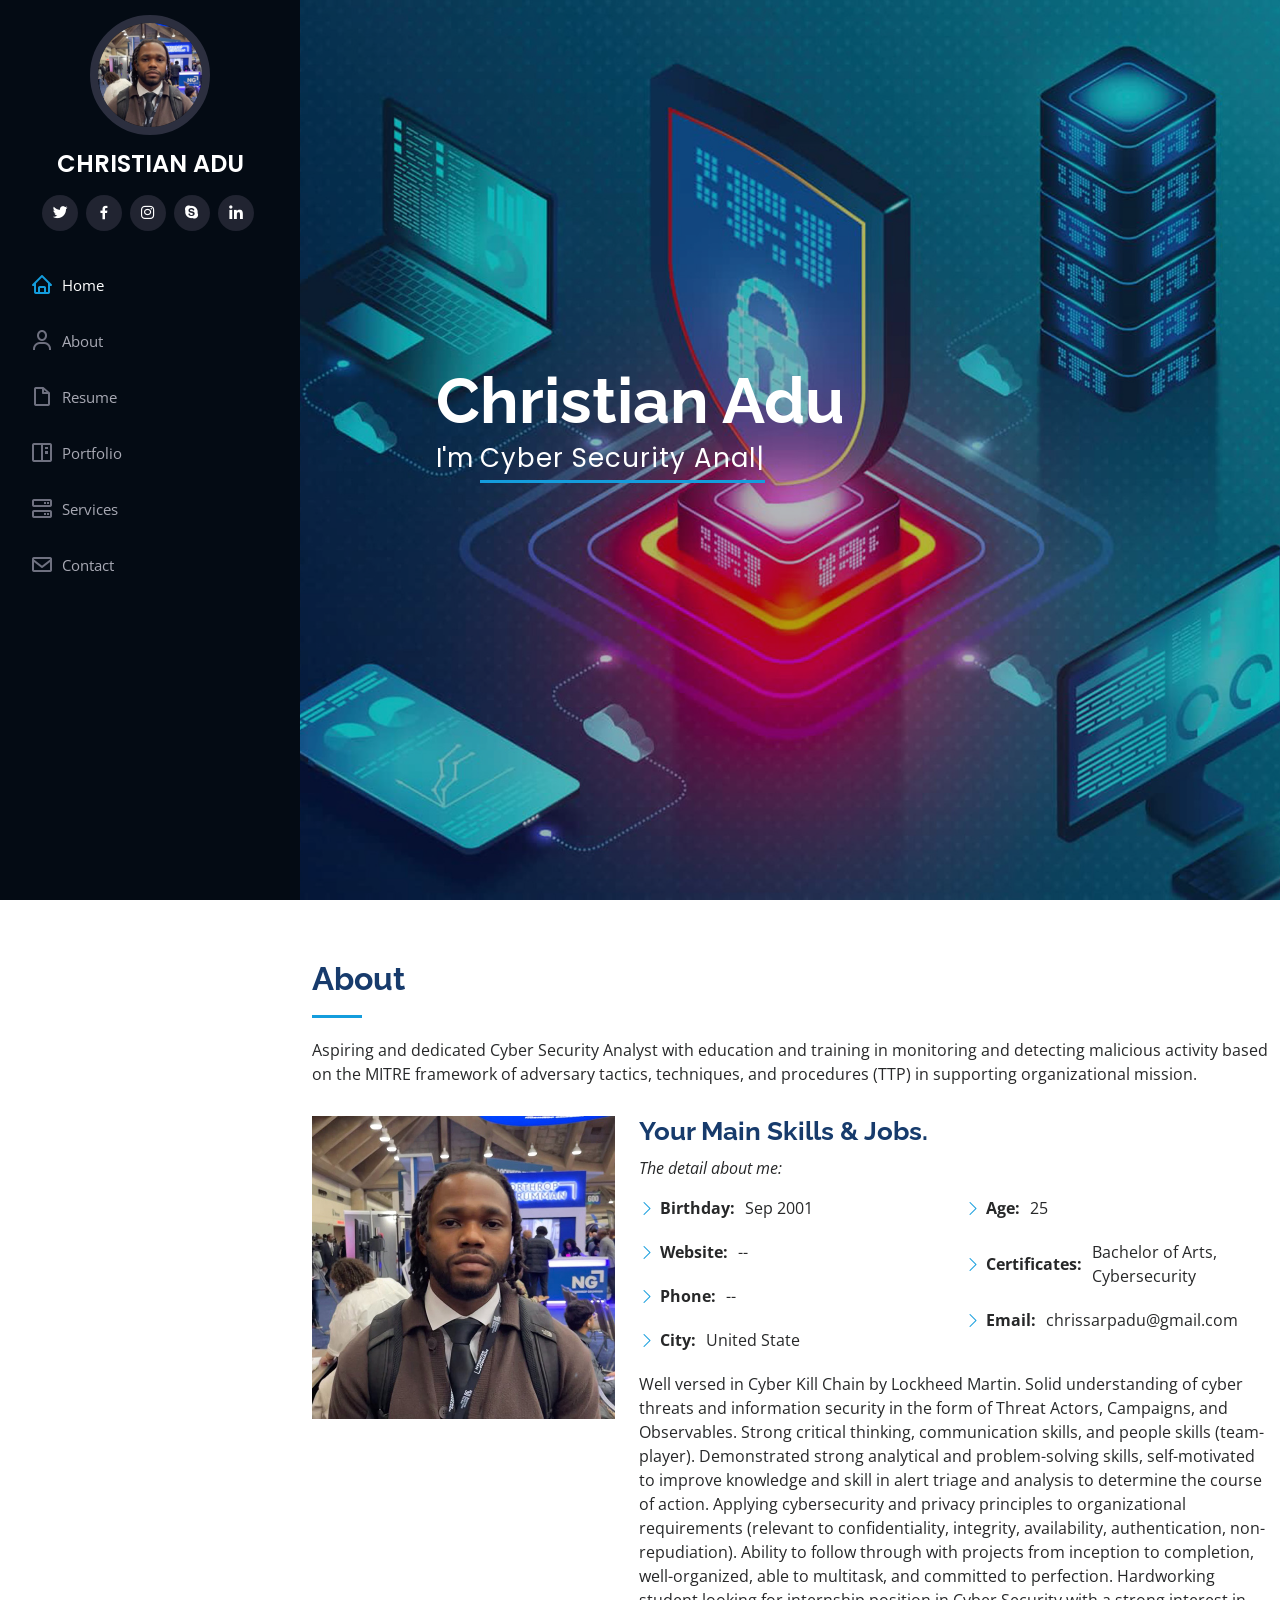
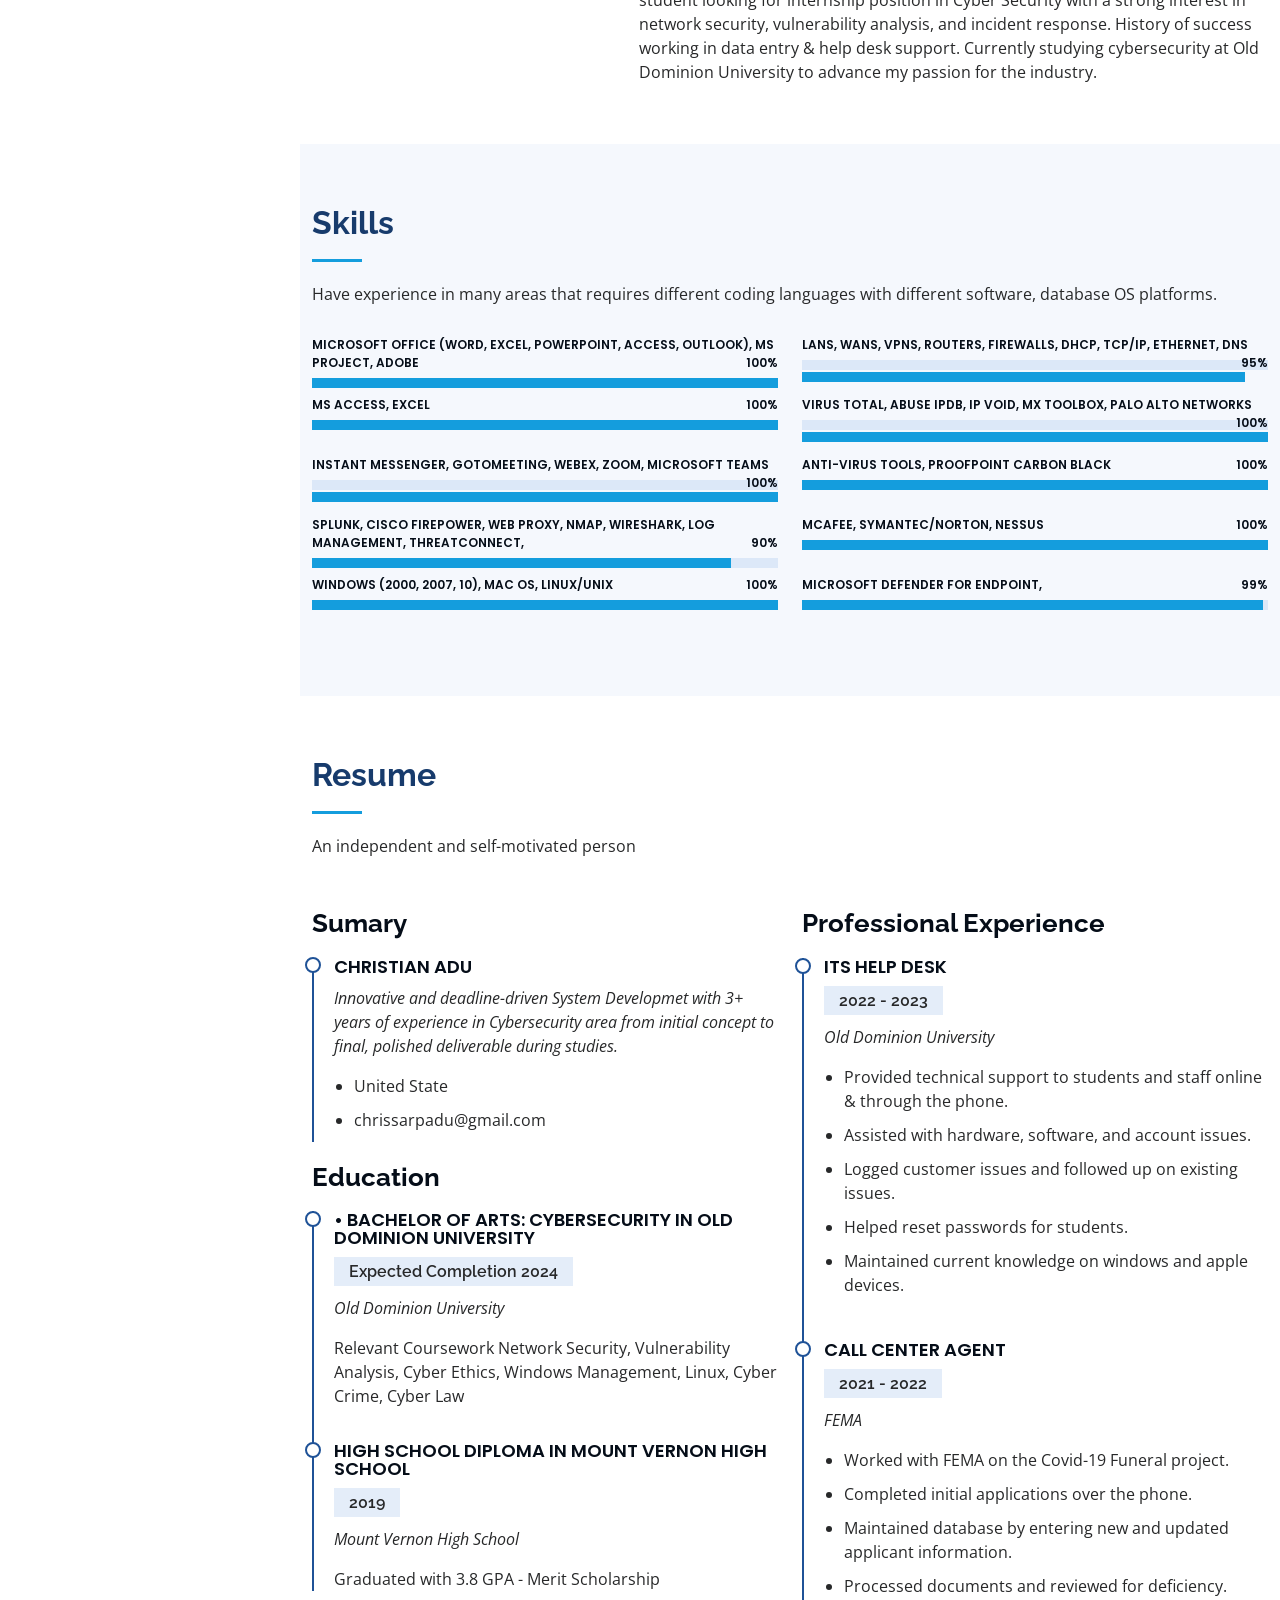
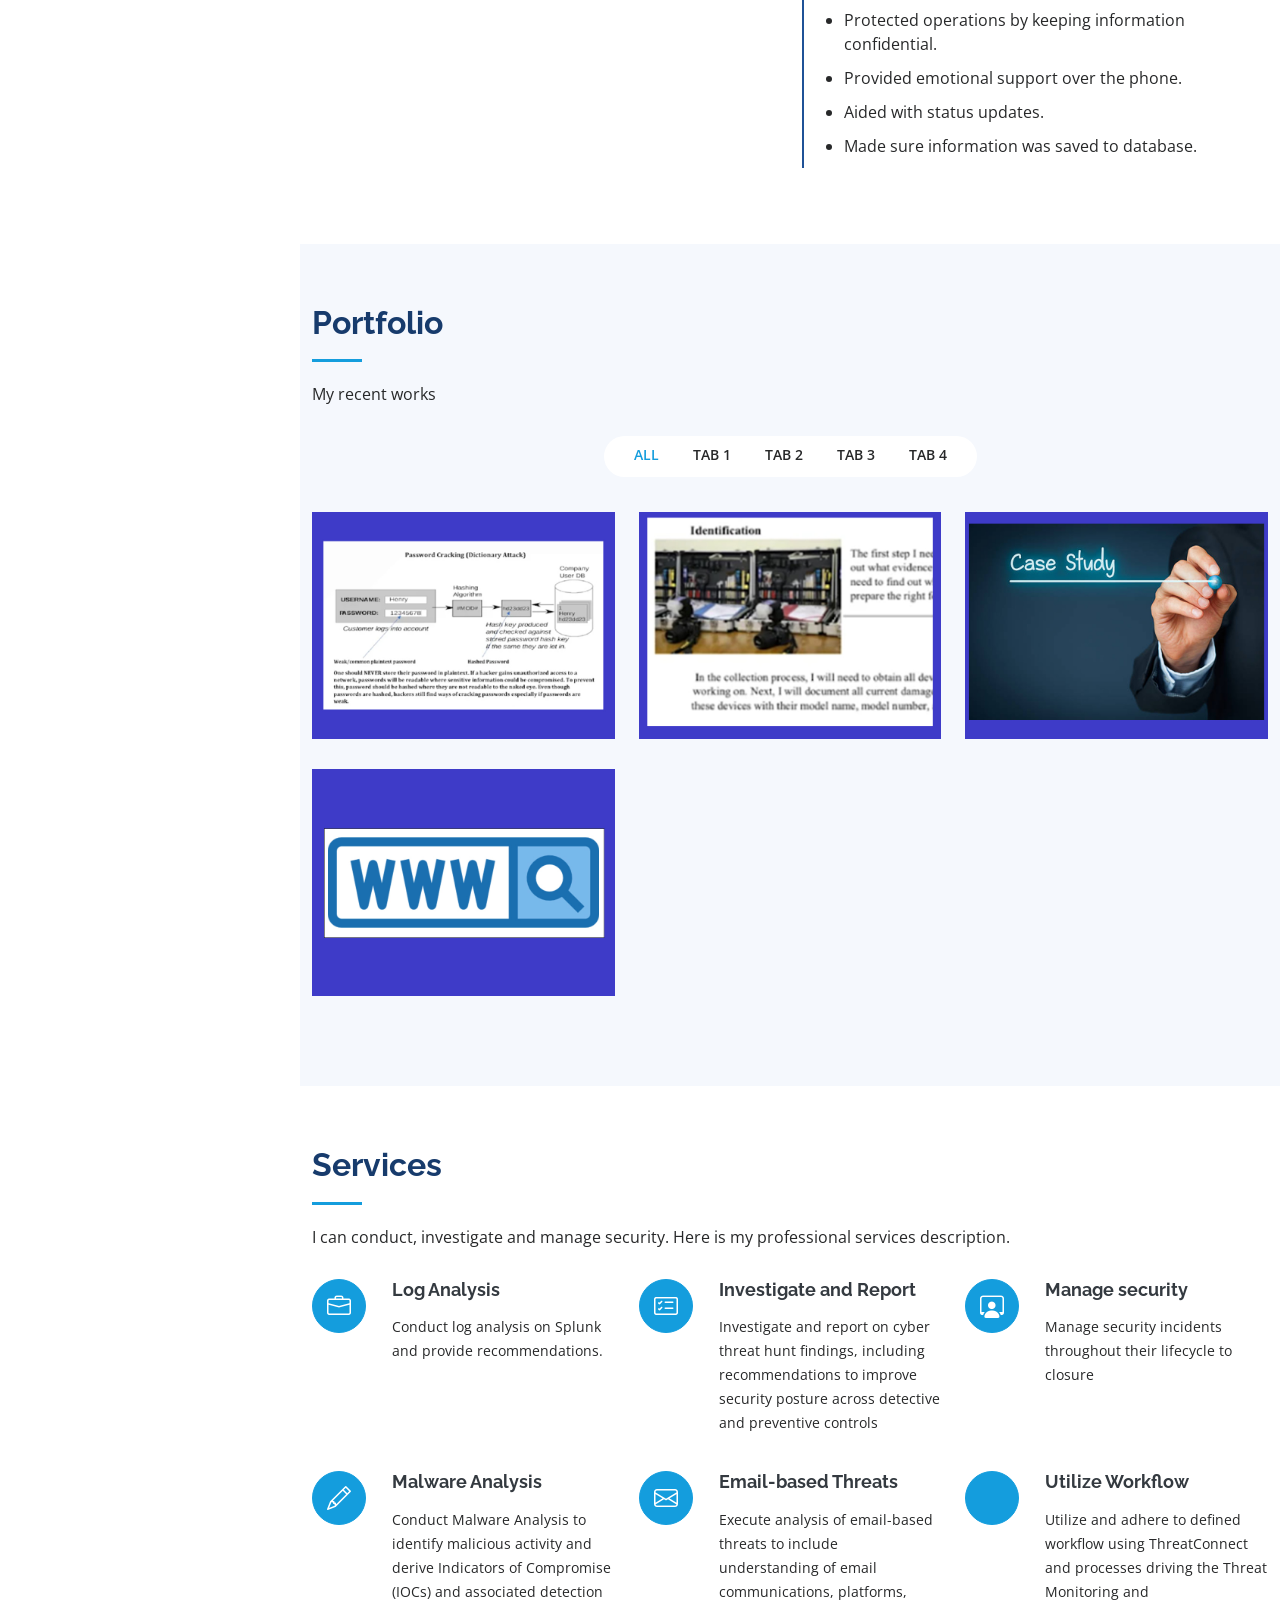
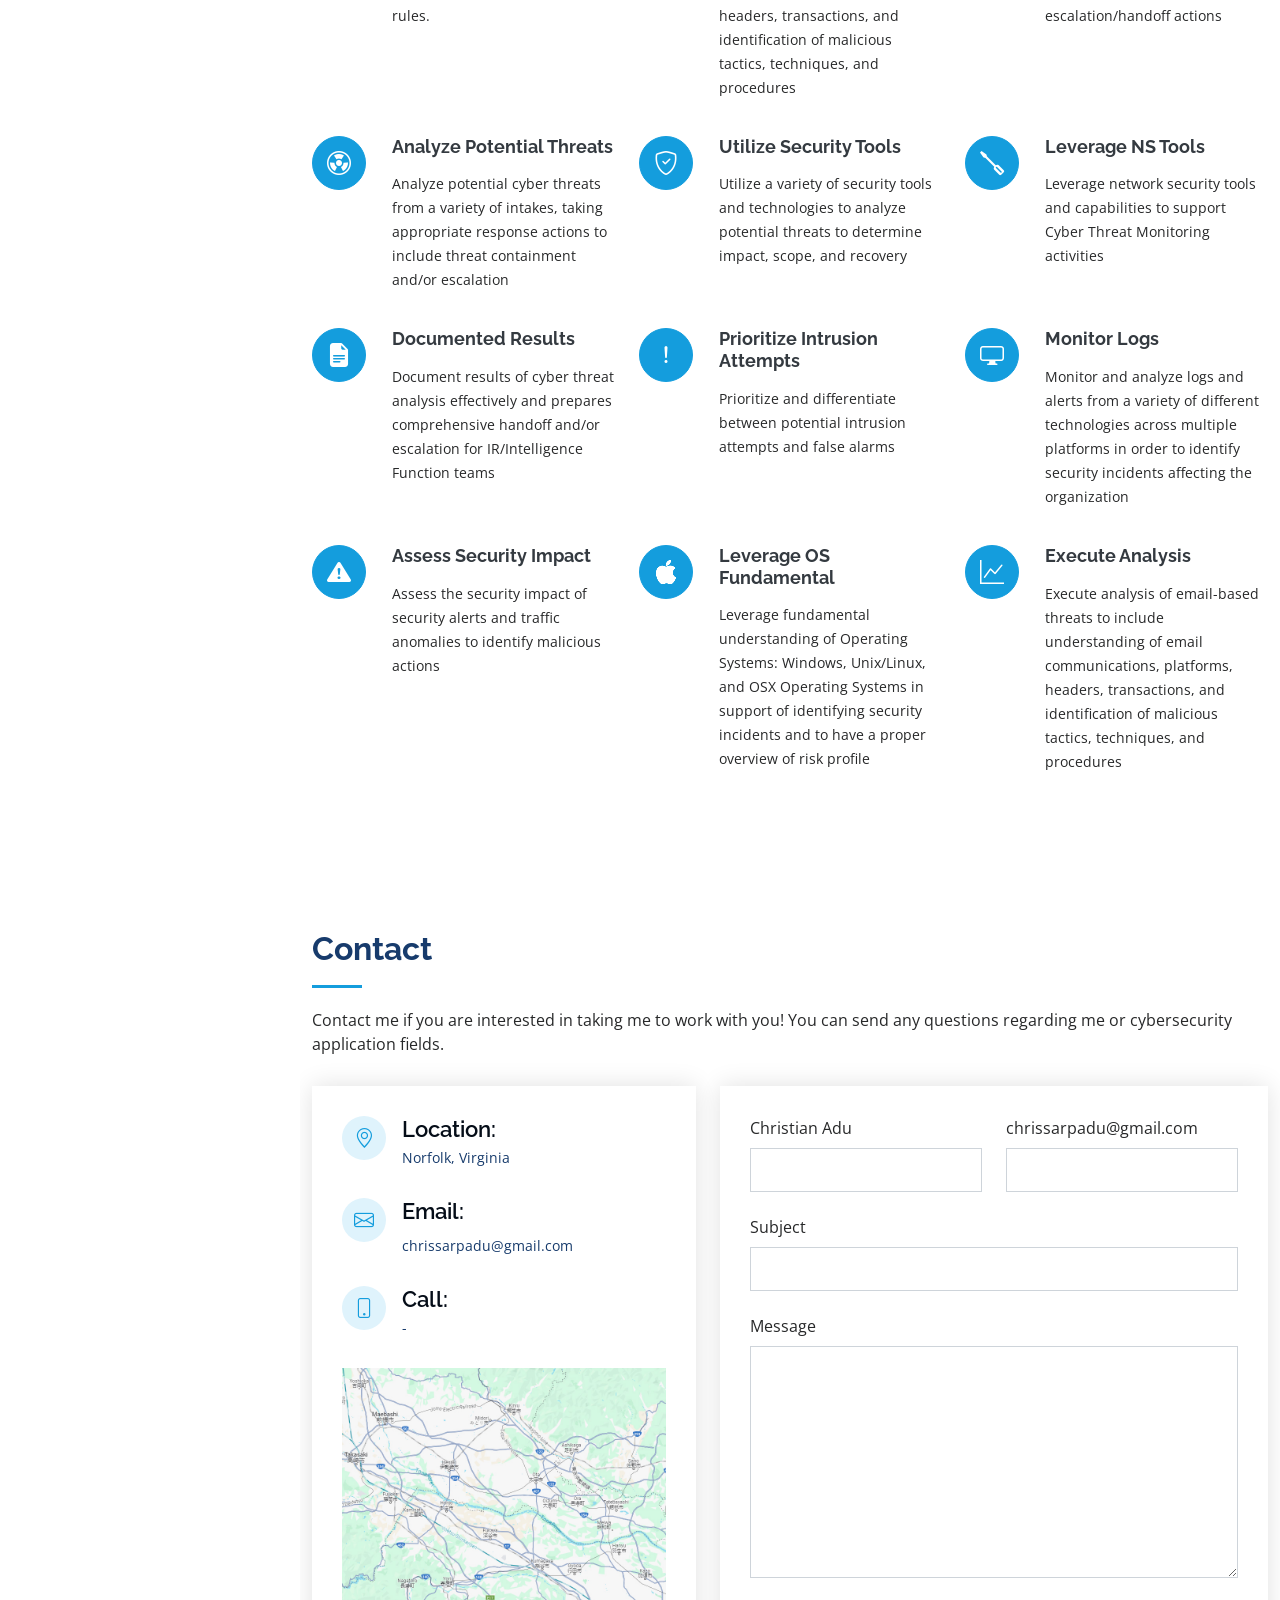
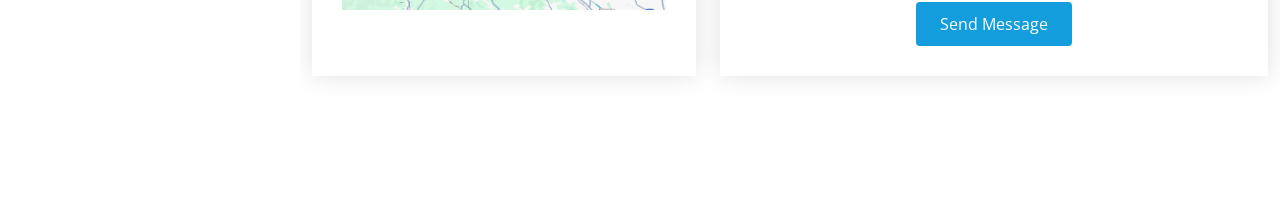
==== commit 97814ecc: "edit tab" ====
--- a/index.html
+++ b/index.html
@@ -5,7 +5,7 @@
   <meta charset="utf-8">
   <meta content="width=device-width, initial-scale=1.0" name="viewport">
 
-  <title>Portfolio Template</title>
+  <title>Christian Adu E-Portfolio</title>
   <meta content="" name="description">
   <meta content="" name="keywords">
 
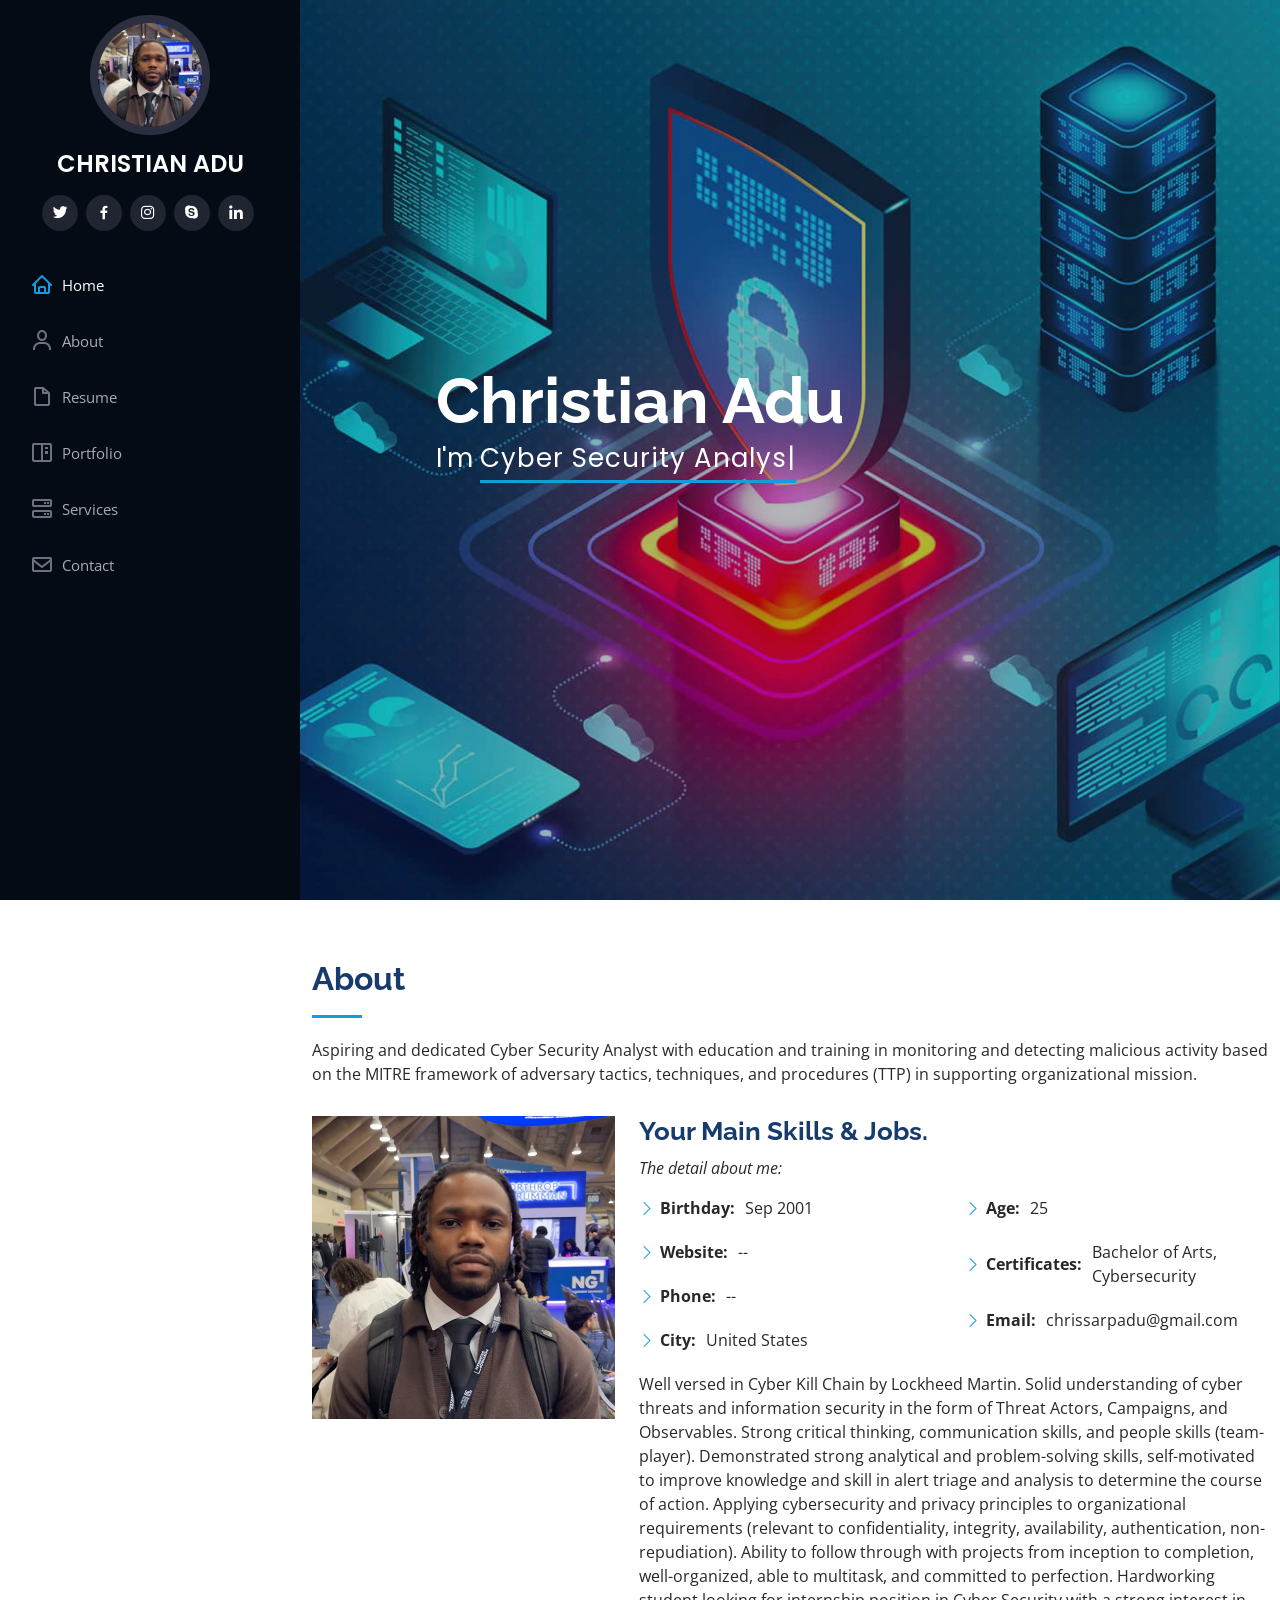
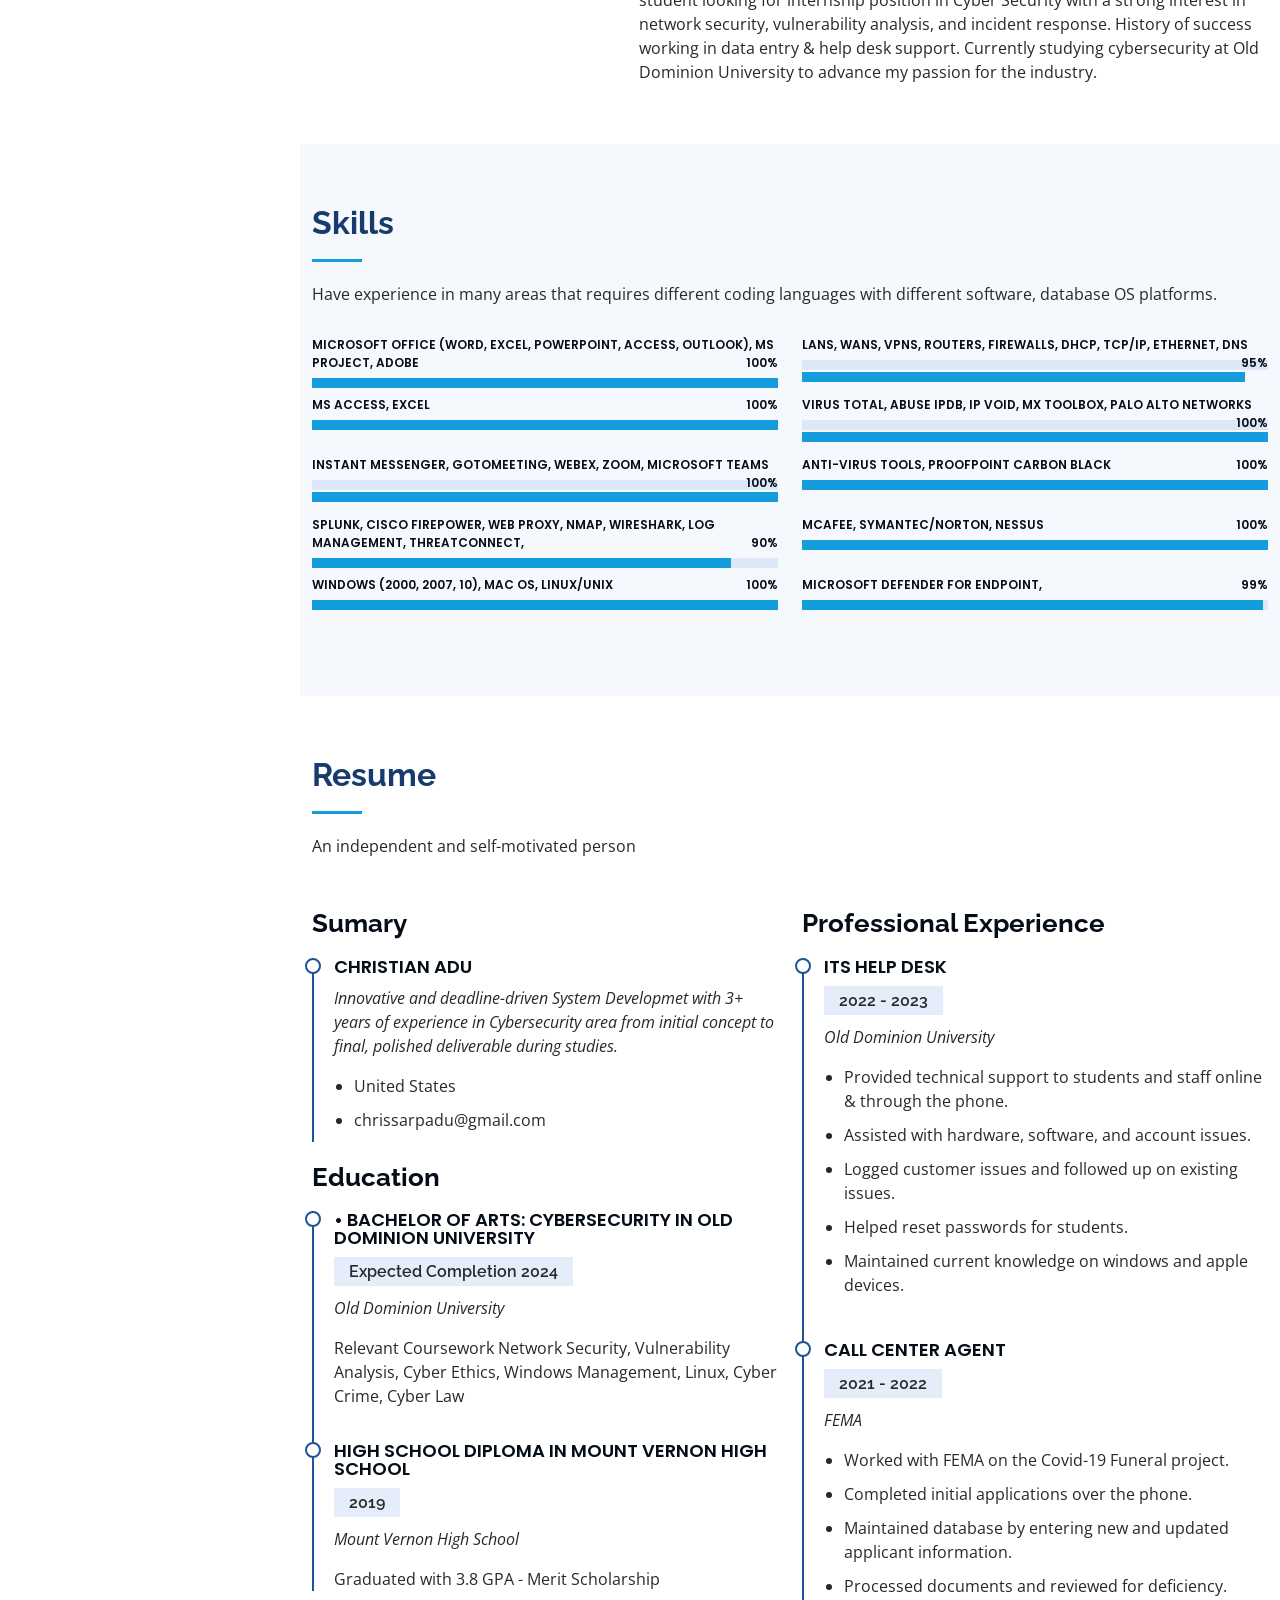
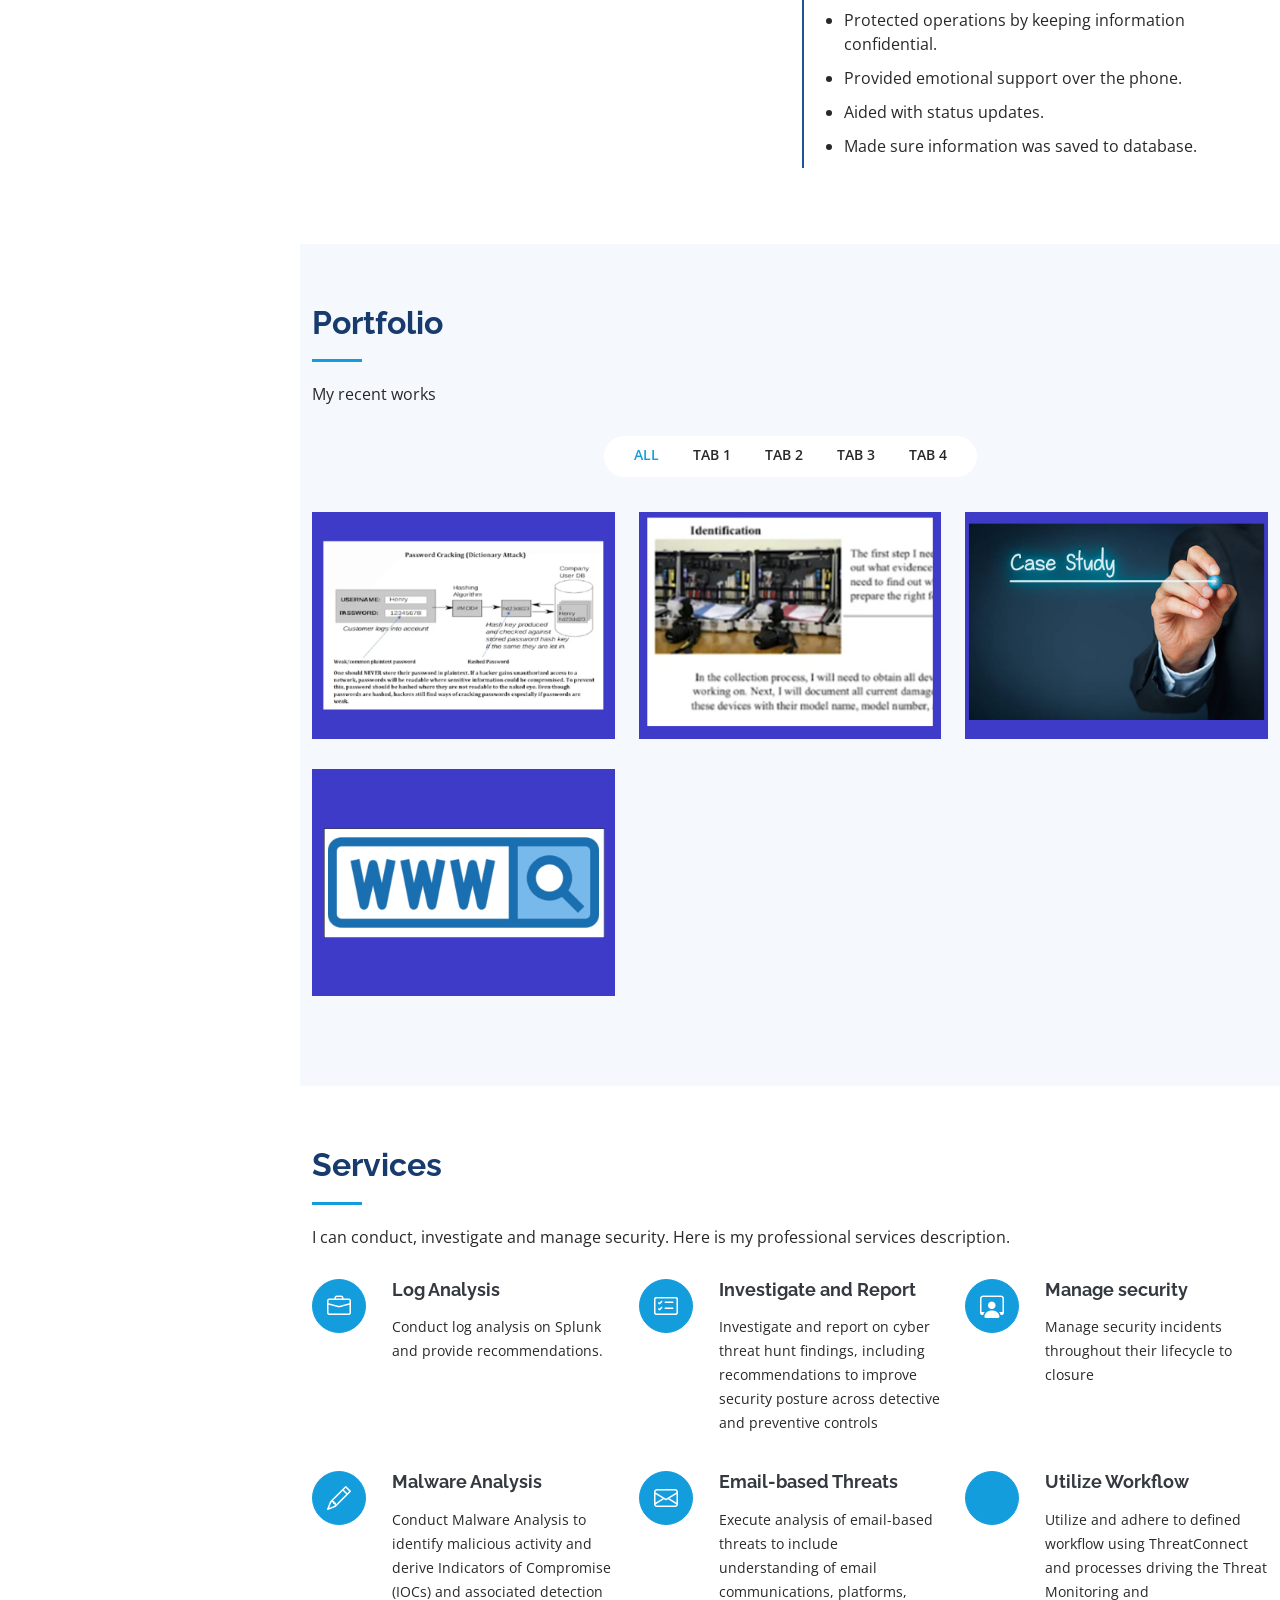
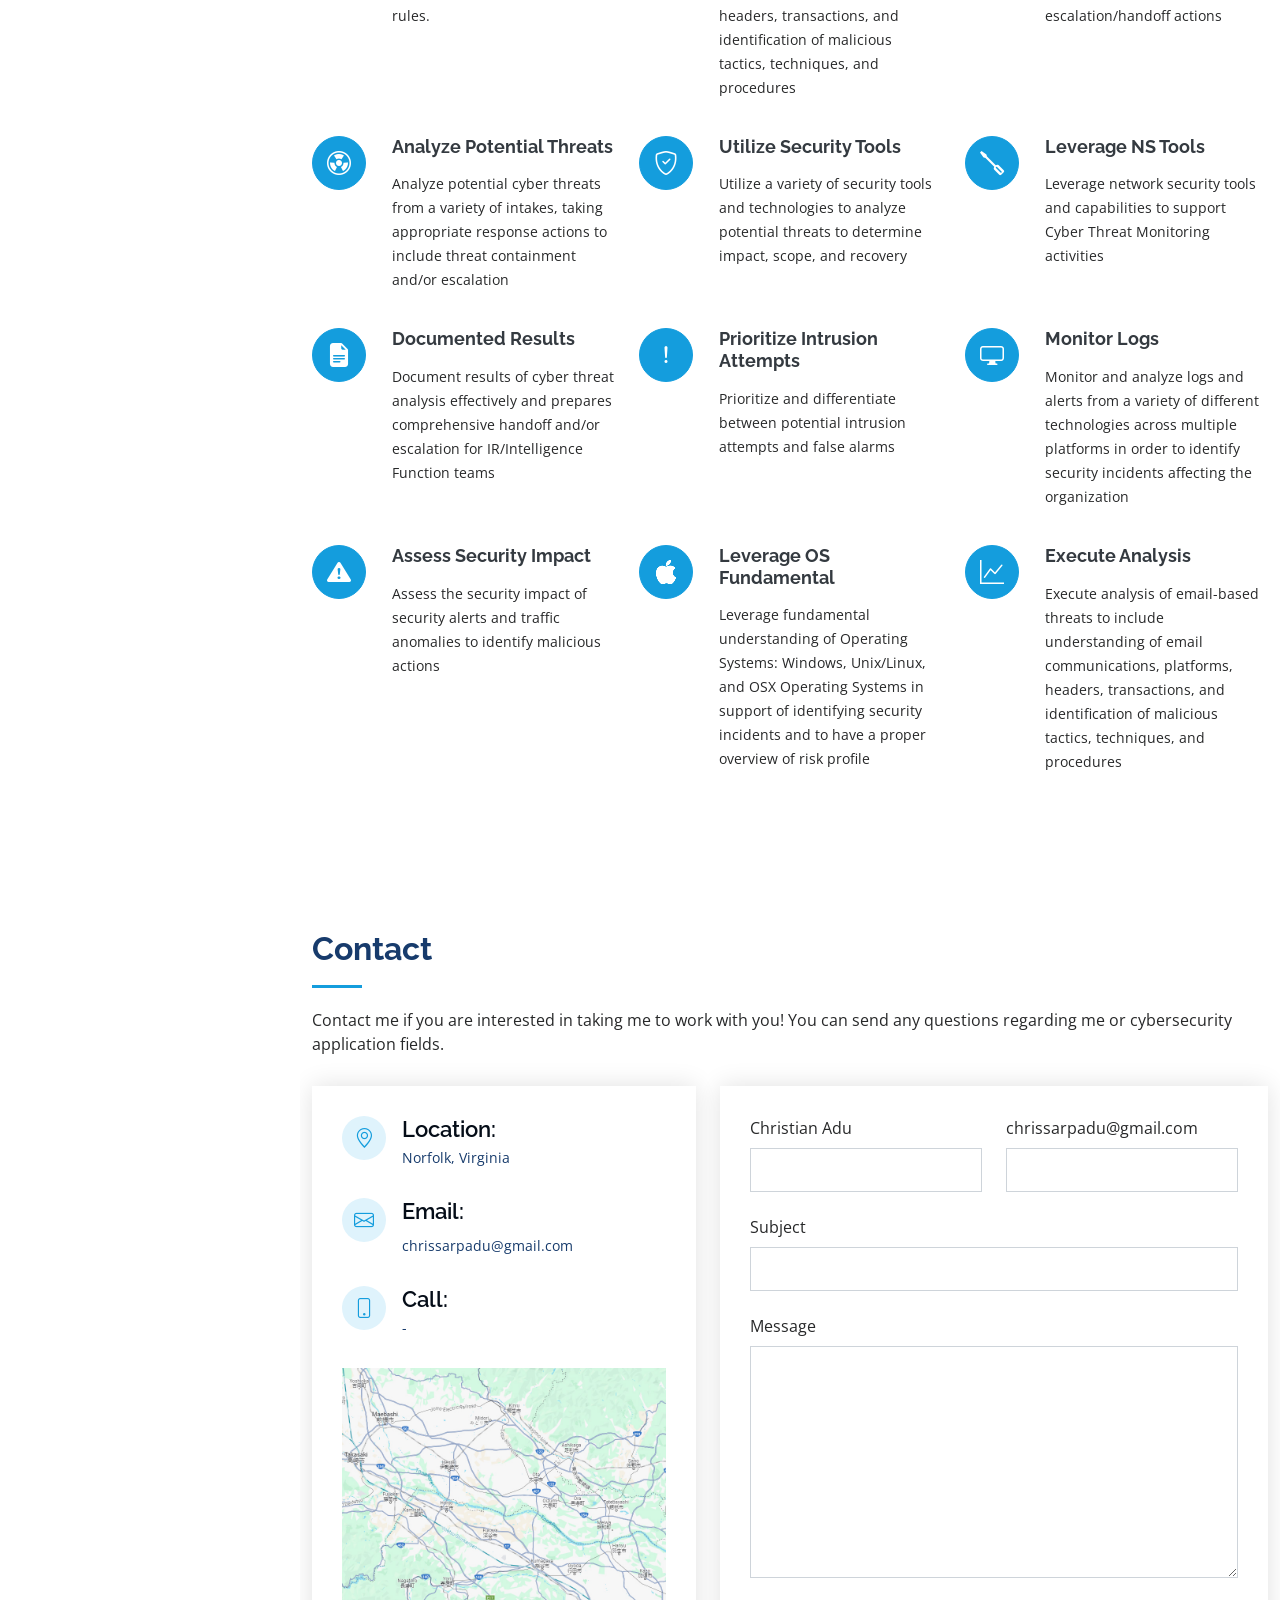
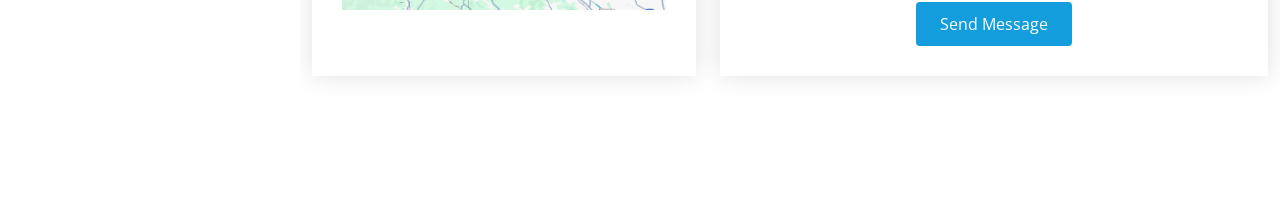
==== commit 27020be5: "edit US" ====
--- a/index.html
+++ b/index.html
@@ -103,7 +103,7 @@
                   <li><i class="bi bi-chevron-right"></i> <strong>Birthday:</strong> <span>Sep 2001</span></li>
                   <li><i class="bi bi-chevron-right"></i> <strong>Website:</strong> <span>--</span></li>
                   <li><i class="bi bi-chevron-right"></i> <strong>Phone:</strong> <span>--</span></li>
-                  <li><i class="bi bi-chevron-right"></i> <strong>City:</strong> <span>United State</span></li>
+                  <li><i class="bi bi-chevron-right"></i> <strong>City:</strong> <span>United States</span></li>
                 </ul>
               </div>
               <div class="col-lg-6">
@@ -283,7 +283,7 @@
               <h4>Christian Adu</h4>
               <p><em>Innovative and deadline-driven System Developmet with 3+ years of experience in Cybersecurity area from initial concept to final, polished deliverable during studies.</em></p>
               <ul>
-                <li>United State</li>
+                <li>United States</li>
                 <li>chrissarpadu@gmail.com</li>
               </ul>
             </div>
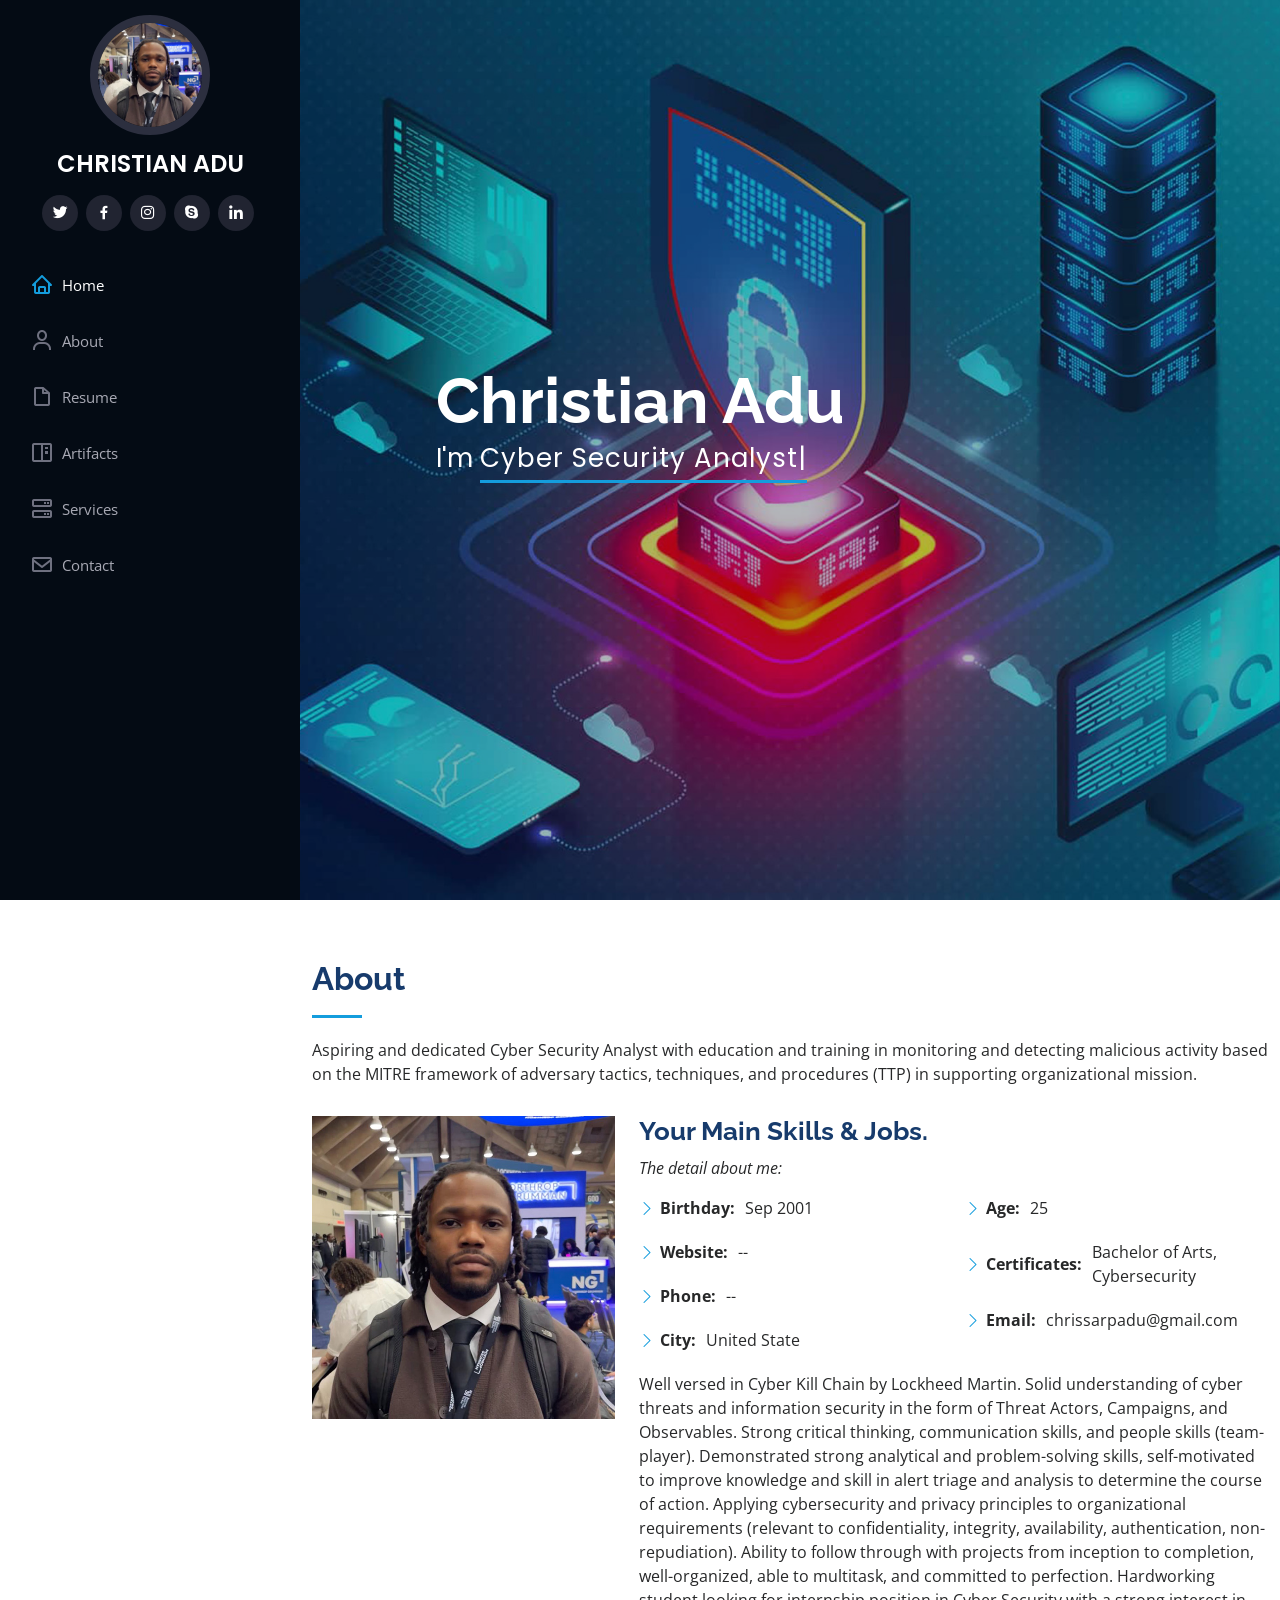
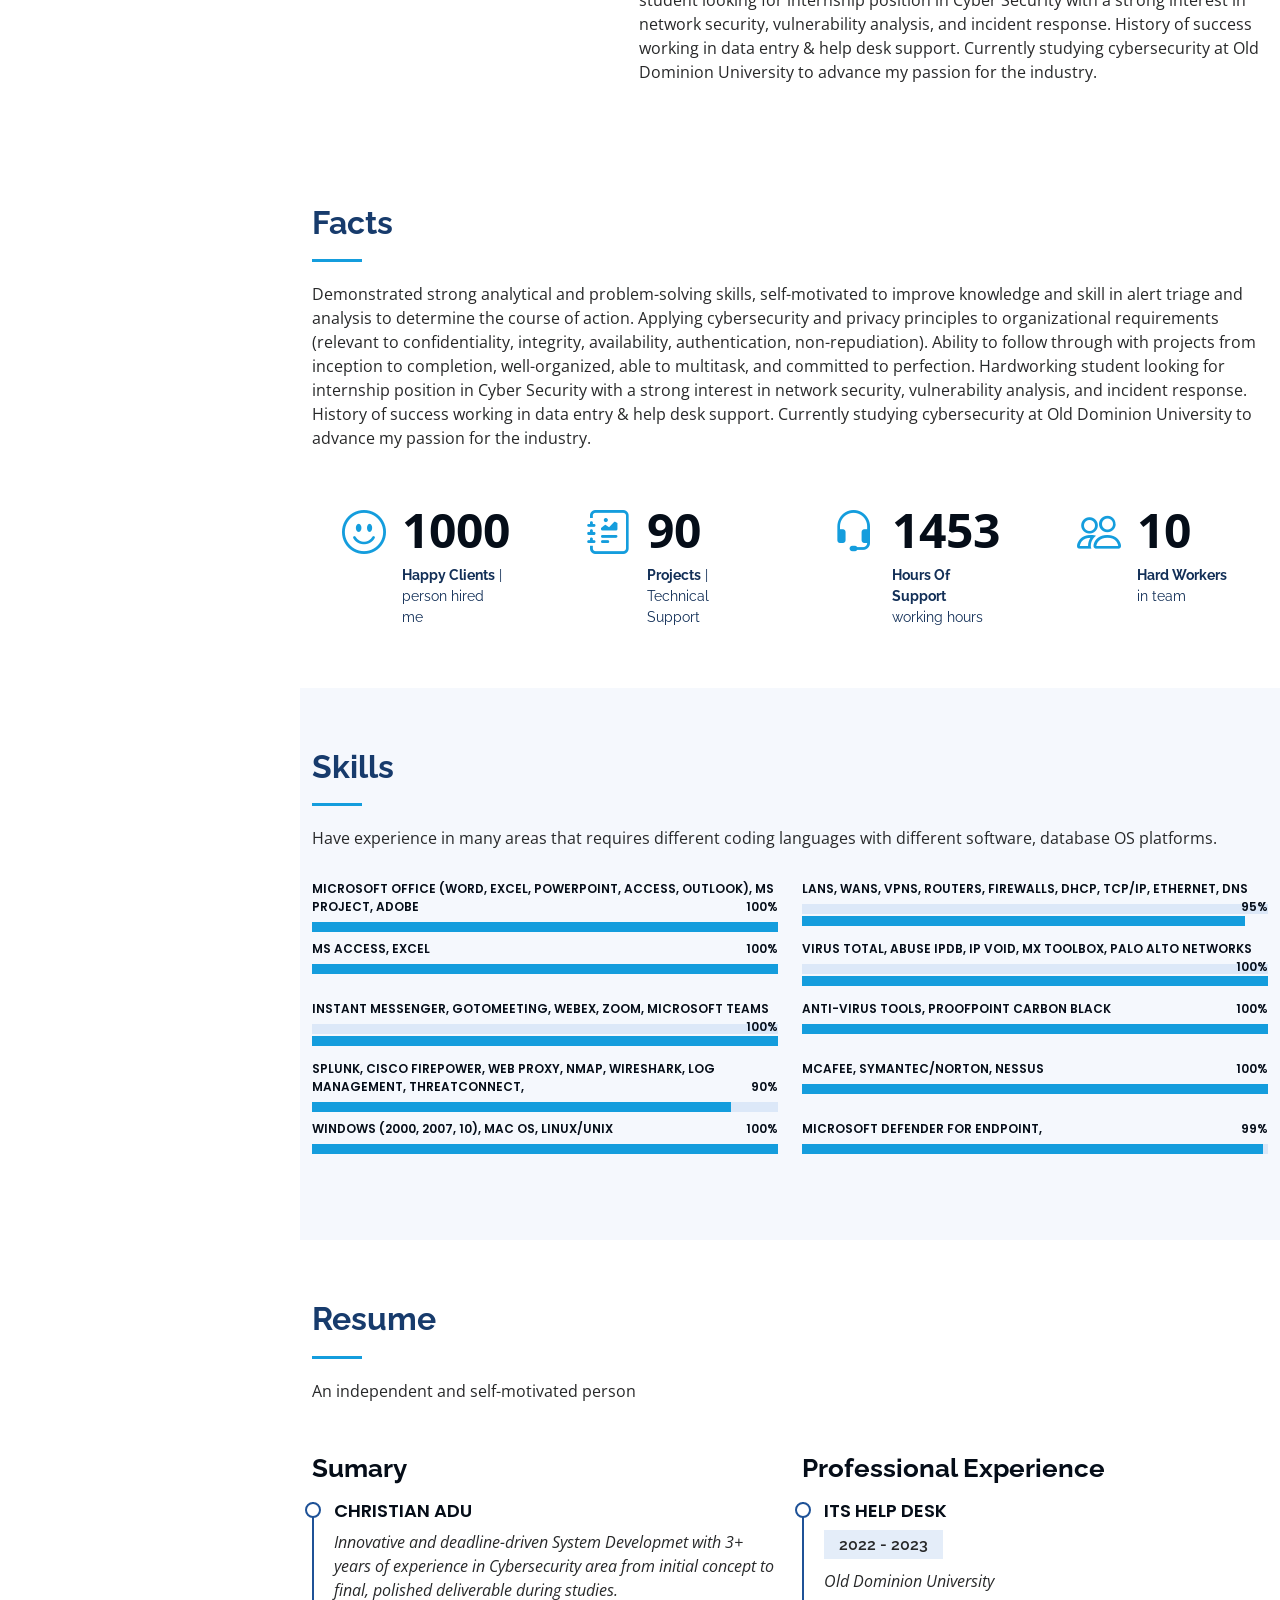
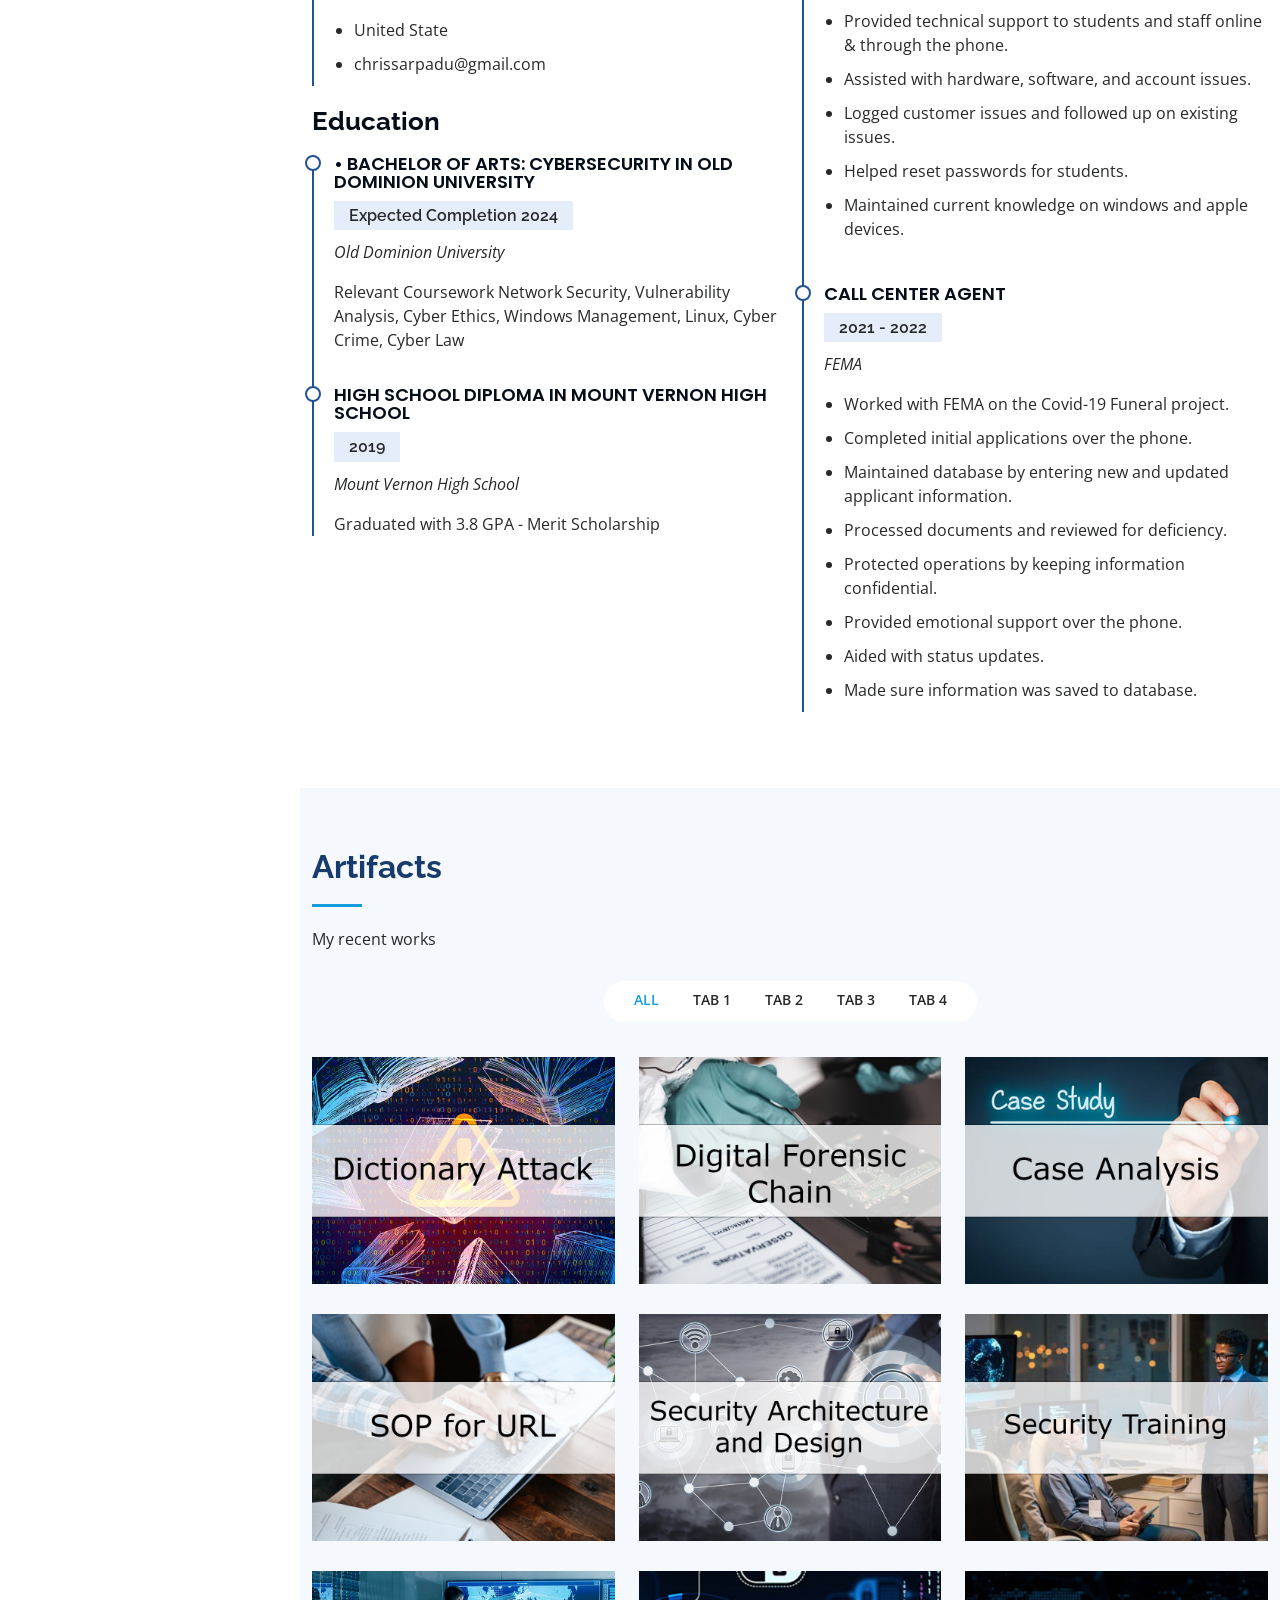
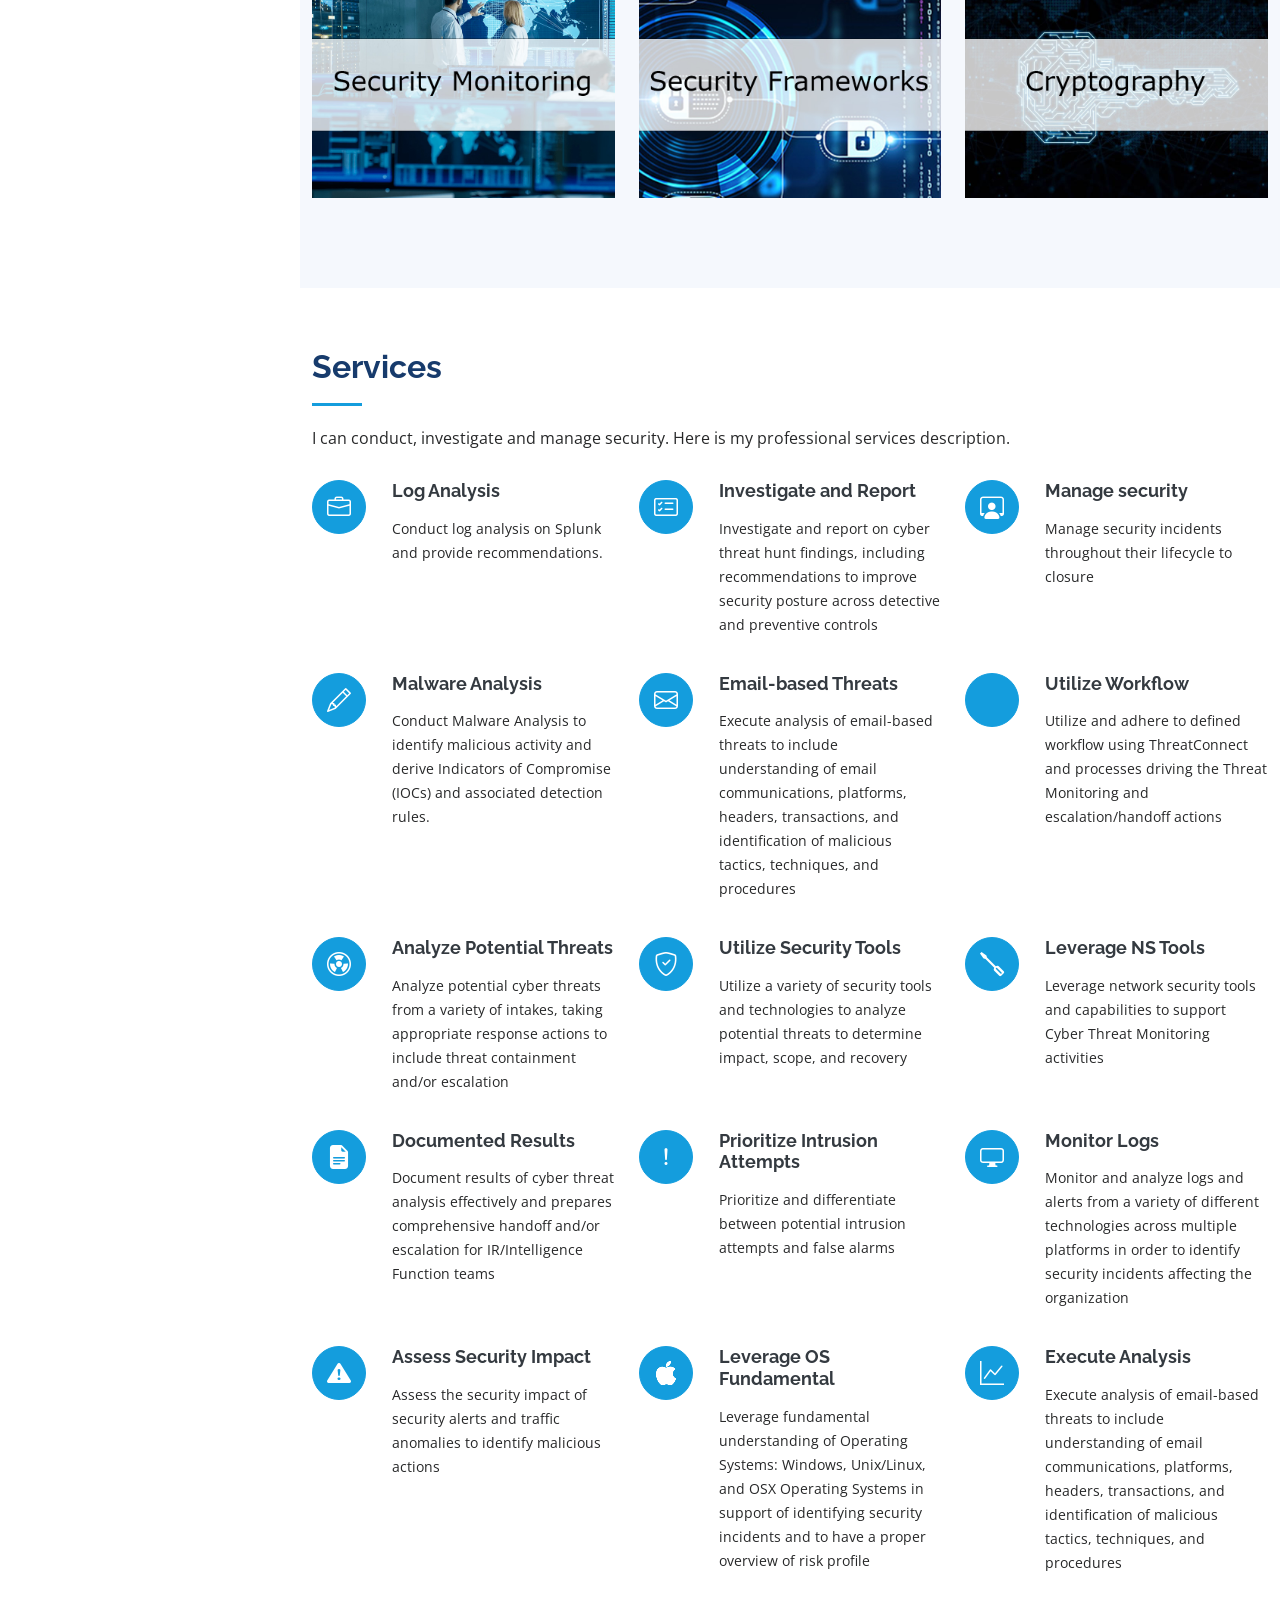
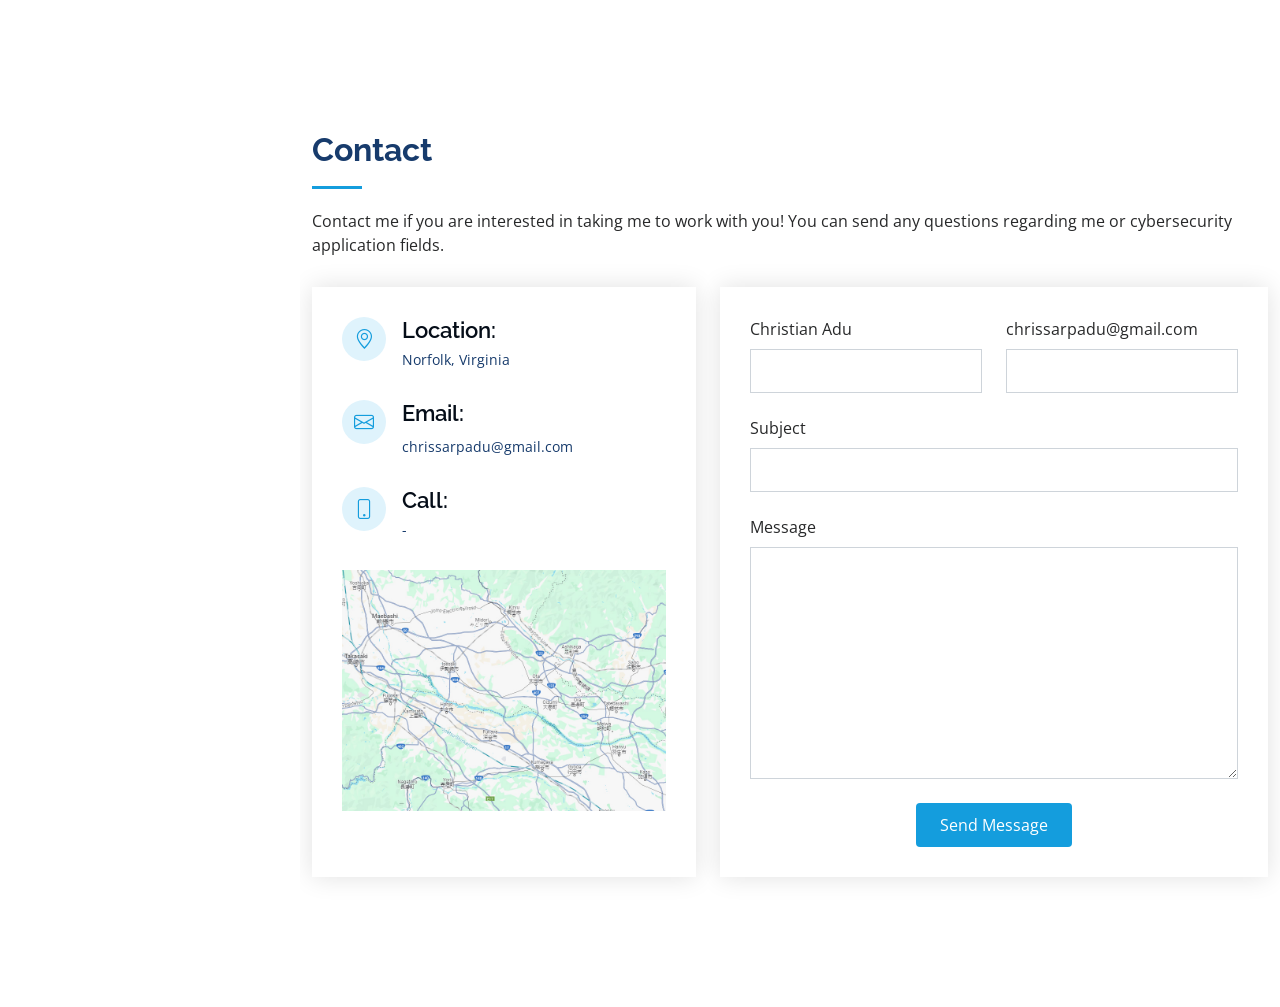
==== commit 315f0d65: "replace image" ====
--- a/index.html
+++ b/index.html
@@ -5,7 +5,7 @@
   <meta charset="utf-8">
   <meta content="width=device-width, initial-scale=1.0" name="viewport">
 
-  <title>Christian Adu E-Portfolio</title>
+  <title>Portfolio Template</title>
   <meta content="" name="description">
   <meta content="" name="keywords">
 
@@ -61,7 +61,7 @@
           <li><a href="#hero" class="nav-link scrollto active"><i class="bx bx-home"></i> <span>Home</span></a></li>
           <li><a href="#about" class="nav-link scrollto"><i class="bx bx-user"></i> <span>About</span></a></li>
           <li><a href="#resume" class="nav-link scrollto"><i class="bx bx-file-blank"></i> <span>Resume</span></a></li>
-          <li><a href="#portfolio" class="nav-link scrollto"><i class="bx bx-book-content"></i> <span>Portfolio</span></a></li>
+          <li><a href="#portfolio" class="nav-link scrollto"><i class="bx bx-book-content"></i> <span>Artifacts</span></a></li>
           <li><a href="#services" class="nav-link scrollto"><i class="bx bx-server"></i> <span>Services</span></a></li>
           <li><a href="#contact" class="nav-link scrollto"><i class="bx bx-envelope"></i> <span>Contact</span></a></li>
         </ul>
@@ -103,7 +103,7 @@
                   <li><i class="bi bi-chevron-right"></i> <strong>Birthday:</strong> <span>Sep 2001</span></li>
                   <li><i class="bi bi-chevron-right"></i> <strong>Website:</strong> <span>--</span></li>
                   <li><i class="bi bi-chevron-right"></i> <strong>Phone:</strong> <span>--</span></li>
-                  <li><i class="bi bi-chevron-right"></i> <strong>City:</strong> <span>United States</span></li>
+                  <li><i class="bi bi-chevron-right"></i> <strong>City:</strong> <span>United State</span></li>
                 </ul>
               </div>
               <div class="col-lg-6">
@@ -125,13 +125,13 @@
       </div>
     </section><!-- End About Section -->
 
-    <!-- ======= Facts Section =======
+    <!-- ======= Facts Section ======= -->
     <section id="facts" class="facts">
       <div class="container">
 
         <div class="section-title">
           <h2>Facts</h2>
-          <p></p>
+          <p>Demonstrated strong analytical and problem-solving skills, self-motivated to improve knowledge and skill in alert triage and analysis to determine the course of action. Applying cybersecurity and privacy principles to organizational requirements (relevant to confidentiality, integrity, availability, authentication, non-repudiation). Ability to follow through with projects from inception to completion, well-organized, able to multitask, and committed to perfection. Hardworking student looking for internship position in Cyber Security with a strong interest in network security, vulnerability analysis, and incident response. History of success working in data entry & help desk support. Currently studying cybersecurity at Old Dominion University to advance my passion for the industry.</p>
         </div>
 
         <div class="row no-gutters">
@@ -171,7 +171,7 @@
         </div>
 
       </div>
-    </section>End Facts Section -->
+    </section><!-- End Facts Section -->
 
     <!-- ======= Skills Section ======= -->
     <section id="skills" class="skills section-bg">
@@ -283,7 +283,7 @@
               <h4>Christian Adu</h4>
               <p><em>Innovative and deadline-driven System Developmet with 3+ years of experience in Cybersecurity area from initial concept to final, polished deliverable during studies.</em></p>
               <ul>
-                <li>United States</li>
+                <li>United State</li>
                 <li>chrissarpadu@gmail.com</li>
               </ul>
             </div>
@@ -345,7 +345,7 @@
       <div class="container">
 
         <div class="section-title">
-          <h2>Portfolio</h2>
+          <h2>Artifacts</h2>
           <p>My recent works</p>
         </div>
 
@@ -399,11 +399,11 @@
             </div>
           </div>
 
-          <!-- <div class="col-lg-4 col-md-6 portfolio-item filter-Tab1">
+          <div class="col-lg-4 col-md-6 portfolio-item filter-Tab1">
             <div class="portfolio-wrap">
               <img src="assets/img/portfolio/portfolio-Product5.jpg" class="img-fluid" alt="">
               <div class="portfolio-links">
-                <a href="Product-details - 1.html" title="More Details"><i class="bx bx-link"></i></a>
+                <a href="Product-details - 5.html" title="More Details"><i class="bx bx-link"></i></a>
               </div>
             </div>
           </div>
@@ -412,10 +412,37 @@
             <div class="portfolio-wrap">
               <img src="assets/img/portfolio/portfolio-Product6.jpg" class="img-fluid" alt="">
               <div class="portfolio-links">
-                <a href="Product-details - 1.html" title="More Details"><i class="bx bx-link"></i></a>
-              </div>
-            </div>
-          </div> -->
+                <a href="Product-details - 6.html" title="More Details"><i class="bx bx-link"></i></a>
+              </div>
+            </div>
+          </div>
+
+          <div class="col-lg-4 col-md-6 portfolio-item filter-Tab3">
+            <div class="portfolio-wrap">
+              <img src="assets/img/portfolio/portfolio-Product7.jpg" class="img-fluid" alt="">
+              <div class="portfolio-links">
+                <a href="Product-details - 7.html" title="More Details"><i class="bx bx-link"></i></a>
+              </div>
+            </div>
+          </div>
+
+          <div class="col-lg-4 col-md-6 portfolio-item filter-Tab4">
+            <div class="portfolio-wrap">
+              <img src="assets/img/portfolio/portfolio-Product8.jpg" class="img-fluid" alt="">
+              <div class="portfolio-links">
+                <a href="Product-details - 8.html" title="More Details"><i class="bx bx-link"></i></a>
+              </div>
+            </div>
+          </div>
+
+          <div class="col-lg-4 col-md-6 portfolio-item filter-Tab1">
+            <div class="portfolio-wrap">
+              <img src="assets/img/portfolio/portfolio-Product9.jpg" class="img-fluid" alt="">
+              <div class="portfolio-links">
+                <a href="Product-details - 9.html" title="More Details"><i class="bx bx-link"></i></a>
+              </div>
+            </div>
+          </div>
 
         </div>
 
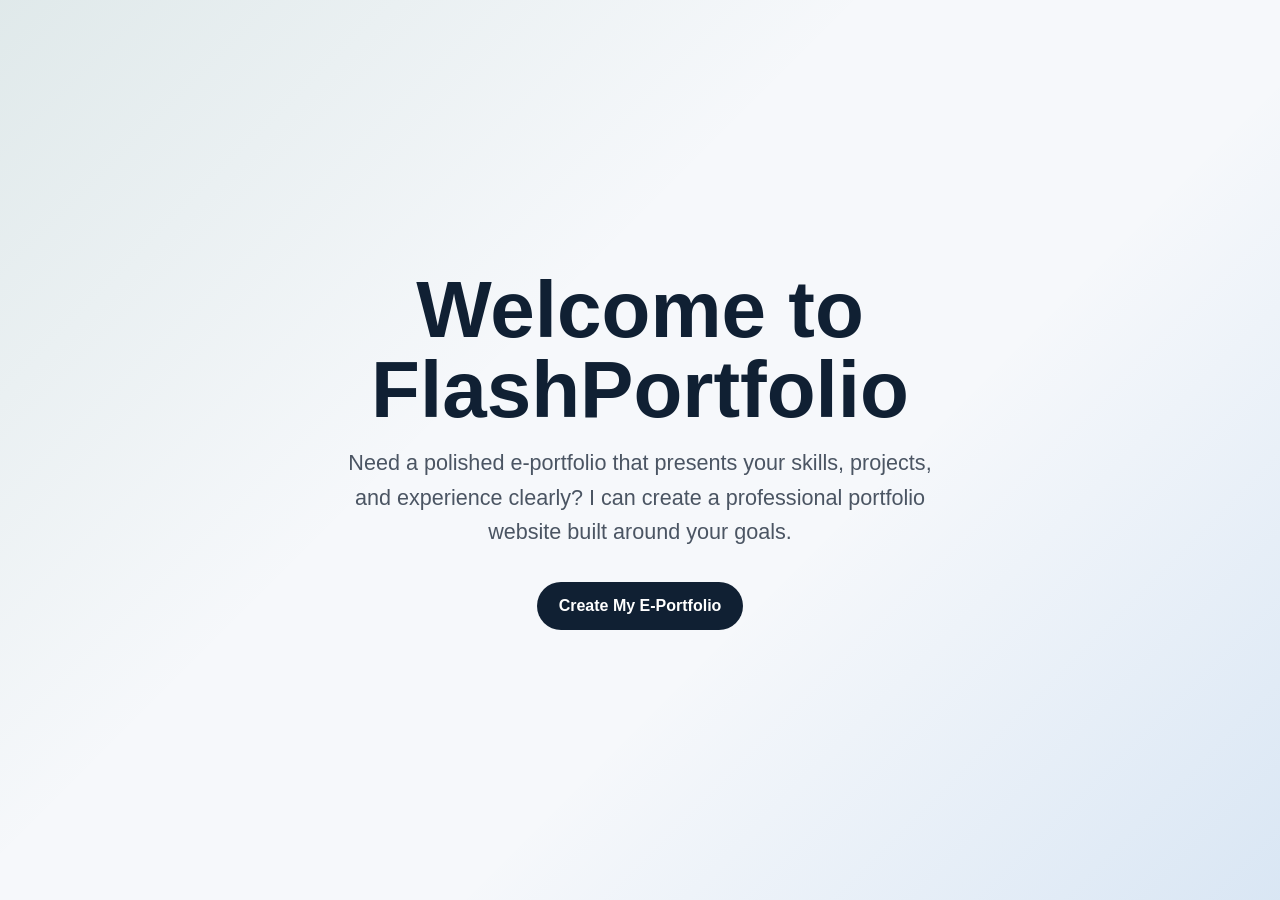
==== commit cc80919b: "update" ====
--- a/index.html
+++ b/index.html
@@ -1,638 +1,74 @@
 <!DOCTYPE html>
 <html lang="en">
-
 <head>
   <meta charset="utf-8">
-  <meta content="width=device-width, initial-scale=1.0" name="viewport">
+  <meta name="viewport" content="width=device-width, initial-scale=1.0">
+  <title>FlashPortfolio</title>
+  <style>
+    * {
+      box-sizing: border-box;
+    }
 
-  <title>Portfolio Template</title>
-  <meta content="" name="description">
-  <meta content="" name="keywords">
+    body {
+      align-items: center;
+      background:
+        linear-gradient(135deg, rgba(28, 103, 88, 0.1), transparent 40%),
+        linear-gradient(315deg, rgba(10, 102, 194, 0.12), transparent 38%),
+        #f6f8fb;
+      color: #222;
+      display: flex;
+      flex-direction: column;
+      font-family: Arial, sans-serif;
+      justify-content: center;
+      margin: 0;
+      min-height: 100vh;
+      padding: 2rem;
+      text-align: center;
+    }
 
-  <!-- Favicons -->
-  <link href="assets/img/favicon.png" rel="icon">
-  <link href="assets/img/apple-touch-icon.png" rel="apple-touch-icon">
+    main {
+      max-width: 760px;
+    }
 
-  <!-- Google Fonts -->
-  <link href="https://fonts.googleapis.com/css?family=Open+Sans:300,300i,400,400i,600,600i,700,700i|Raleway:300,300i,400,400i,500,500i,600,600i,700,700i|Poppins:300,300i,400,400i,500,500i,600,600i,700,700i" rel="stylesheet">
+    h1 {
+      color: #102033;
+      font-size: clamp(2.4rem, 7vw, 5rem);
+      line-height: 1;
+      margin: 0 0 1rem;
+    }
 
-  <!-- Vendor CSS Files -->
-  <link href="assets/vendor/aos/aos.css" rel="stylesheet">
-  <link href="assets/vendor/bootstrap/css/bootstrap.min.css" rel="stylesheet">
-  <link href="assets/vendor/bootstrap-icons/bootstrap-icons.css" rel="stylesheet">
-  <link href="assets/vendor/boxicons/css/boxicons.min.css" rel="stylesheet">
-  <link href="assets/vendor/glightbox/css/glightbox.min.css" rel="stylesheet">
-  <link href="assets/vendor/swiper/swiper-bundle.min.css" rel="stylesheet">
+    p {
+      color: #4b5563;
+      font-size: clamp(1.1rem, 2vw, 1.35rem);
+      line-height: 1.6;
+      margin: 0 auto 2rem;
+      max-width: 620px;
+    }
 
-  <!-- Template Main CSS File -->
-  <link href="assets/css/style.css" rel="stylesheet">
+    a {
+      background: #102033;
+      border-radius: 999px;
+      color: #fff;
+      display: inline-flex;
+      font-size: 1rem;
+      font-weight: 700;
+      padding: 0.95rem 1.35rem;
+      text-decoration: none;
+      transition: background 160ms ease, transform 160ms ease;
+    }
 
-  <!-- =======================================================
-  * Template Name: iPortfolio - v3.7.0
-  * Template URL: https://bootstrapmade.com/iportfolio-bootstrap-portfolio-websites-template/
-  * Author: BootstrapMade.com
-  * License: https://bootstrapmade.com/license/
-  ======================================================== -->
+    a:hover,
+    a:focus {
+      background: #0a66c2;
+      transform: translateY(-1px);
+    }
+  </style>
 </head>
-
 <body>
-
-  <!-- ======= Mobile nav toggle button ======= -->
-  <i class="bi bi-list mobile-nav-toggle d-xl-none"></i>
-
-  <!-- ======= Header ======= -->
-  <header id="header">
-    <div class="d-flex flex-column">
-
-      <div class="profile">
-        <img src="assets/img/profile-img.jpg" alt="" class="img-fluid rounded-circle">
-        <h1 class="text-light"><a href="index.html">CHRISTIAN ADU</a></h1>
-        <div class="social-links mt-3 text-center">
-          <a href="#" class="twitter"><i class="bx bxl-twitter"></i></a>
-          <a href="#" class="facebook"><i class="bx bxl-facebook"></i></a>
-          <a href="#" class="instagram"><i class="bx bxl-instagram"></i></a>
-          <a href="#" class="google-plus"><i class="bx bxl-skype"></i></a>
-          <a href="#" class="linkedin"><i class="bx bxl-linkedin"></i></a>
-        </div>
-      </div>
-
-      <nav id="navbar" class="nav-menu navbar">
-        <ul>
-          <li><a href="#hero" class="nav-link scrollto active"><i class="bx bx-home"></i> <span>Home</span></a></li>
-          <li><a href="#about" class="nav-link scrollto"><i class="bx bx-user"></i> <span>About</span></a></li>
-          <li><a href="#resume" class="nav-link scrollto"><i class="bx bx-file-blank"></i> <span>Resume</span></a></li>
-          <li><a href="#portfolio" class="nav-link scrollto"><i class="bx bx-book-content"></i> <span>Artifacts</span></a></li>
-          <li><a href="#services" class="nav-link scrollto"><i class="bx bx-server"></i> <span>Services</span></a></li>
-          <li><a href="#contact" class="nav-link scrollto"><i class="bx bx-envelope"></i> <span>Contact</span></a></li>
-        </ul>
-      </nav><!-- .nav-menu -->
-    </div>
-  </header><!-- End Header -->
-
-  <!-- ======= Hero Section ======= -->
-  <section id="hero" class="d-flex flex-column justify-content-center align-items-center">
-    <div class="hero-container" data-aos="fade-in">
-      <h1>Christian Adu</h1>
-      <p>I'm <span class="typed" data-typed-items="Cyber Security Analyst, Network Security Analyst, Security Engineer"></span></p>
-    </div>
-  </section><!-- End Hero -->
-
-  <main id="main">
-
-    <!-- ======= About Section ======= -->
-    <section id="about" class="about">
-      <div class="container">
-
-        <div class="section-title">
-          <h2>About</h2>
-          <p>Aspiring and dedicated Cyber Security Analyst with education and training in monitoring and detecting malicious activity based on the MITRE framework of adversary tactics, techniques, and procedures (TTP) in supporting organizational mission.</p>
-        </div>
-
-        <div class="row">
-          <div class="col-lg-4" data-aos="fade-right">
-            <img src="assets/img/profile-img.jpg" class="img-fluid" alt="">
-          </div>
-          <div class="col-lg-8 pt-4 pt-lg-0 content" data-aos="fade-left">
-            <h3>Your Main Skills &amp; Jobs.</h3>
-            <p class="fst-italic">
-              The detail about me:
-            </p>
-            <div class="row">
-              <div class="col-lg-6">
-                <ul>
-                  <li><i class="bi bi-chevron-right"></i> <strong>Birthday:</strong> <span>Sep 2001</span></li>
-                  <li><i class="bi bi-chevron-right"></i> <strong>Website:</strong> <span>--</span></li>
-                  <li><i class="bi bi-chevron-right"></i> <strong>Phone:</strong> <span>--</span></li>
-                  <li><i class="bi bi-chevron-right"></i> <strong>City:</strong> <span>United State</span></li>
-                </ul>
-              </div>
-              <div class="col-lg-6">
-                <ul>
-                  <li><i class="bi bi-chevron-right"></i> <strong>Age:</strong> <span><script>document.write(new Date().getFullYear() - 2001)</script>
-                  </span></li>
-                  <li><i class="bi bi-chevron-right"></i> <strong>Certificates:</strong> <span>Bachelor of Arts, Cybersecurity</span></li>
-                  <li><i class="bi bi-chevron-right"></i> <strong>Email:</strong> <span>chrissarpadu@gmail.com</span></li>
-                  <!-- <li><i class="bi bi-chevron-right"></i> <strong>Freelance:</strong> <span>Available</span></li> -->
-                </ul>
-              </div>
-            </div>
-            <p>
-              Well versed in Cyber Kill Chain by Lockheed Martin. Solid understanding of cyber threats and information security in the form of Threat Actors, Campaigns, and Observables. Strong critical thinking, communication skills, and people skills (team-player). Demonstrated strong analytical and problem-solving skills, self-motivated to improve knowledge and skill in alert triage and analysis to determine the course of action. Applying cybersecurity and privacy principles to organizational requirements (relevant to confidentiality, integrity, availability, authentication, non-repudiation). Ability to follow through with projects from inception to completion, well-organized, able to multitask, and committed to perfection. Hardworking student looking for internship position in Cyber Security with a strong interest in network security, vulnerability analysis, and incident response. History of success working in data entry & help desk support. Currently studying cybersecurity at Old Dominion University to advance my passion for the industry.
-            </p>
-          </div>
-        </div>
-
-      </div>
-    </section><!-- End About Section -->
-
-    <!-- ======= Facts Section ======= -->
-    <section id="facts" class="facts">
-      <div class="container">
-
-        <div class="section-title">
-          <h2>Facts</h2>
-          <p>Demonstrated strong analytical and problem-solving skills, self-motivated to improve knowledge and skill in alert triage and analysis to determine the course of action. Applying cybersecurity and privacy principles to organizational requirements (relevant to confidentiality, integrity, availability, authentication, non-repudiation). Ability to follow through with projects from inception to completion, well-organized, able to multitask, and committed to perfection. Hardworking student looking for internship position in Cyber Security with a strong interest in network security, vulnerability analysis, and incident response. History of success working in data entry & help desk support. Currently studying cybersecurity at Old Dominion University to advance my passion for the industry.</p>
-        </div>
-
-        <div class="row no-gutters">
-
-          <div class="col-lg-3 col-md-6 d-md-flex align-items-md-stretch" data-aos="fade-up">
-            <div class="count-box">
-              <i class="bi bi-emoji-smile"></i>
-              <span data-purecounter-start="0" data-purecounter-end="1000" data-purecounter-duration="1" class="purecounter"></span>
-              <p><strong>Happy Clients</strong> | person hired me</p>
-            </div>
-          </div>
-
-          <div class="col-lg-3 col-md-6 d-md-flex align-items-md-stretch" data-aos="fade-up" data-aos-delay="100">
-            <div class="count-box">
-              <i class="bi bi-journal-richtext"></i>
-              <span data-purecounter-start="0" data-purecounter-end="90" data-purecounter-duration="1" class="purecounter"></span>
-              <p><strong>Projects</strong> | Technical Support </p>
-            </div>
-          </div>
-
-          <div class="col-lg-3 col-md-6 d-md-flex align-items-md-stretch" data-aos="fade-up" data-aos-delay="200">
-            <div class="count-box">
-              <i class="bi bi-headset"></i>
-              <span data-purecounter-start="0" data-purecounter-end="1453" data-purecounter-duration="1" class="purecounter"></span>
-              <p><strong>Hours Of Support</strong> working hours</p>
-            </div>
-          </div>
-
-          <div class="col-lg-3 col-md-6 d-md-flex align-items-md-stretch" data-aos="fade-up" data-aos-delay="300">
-            <div class="count-box">
-              <i class="bi bi-people"></i>
-              <span data-purecounter-start="0" data-purecounter-end="10" data-purecounter-duration="1" class="purecounter"></span>
-              <p><strong>Hard Workers</strong> in team</p>
-            </div>
-          </div>
-
-        </div>
-
-      </div>
-    </section><!-- End Facts Section -->
-
-    <!-- ======= Skills Section ======= -->
-    <section id="skills" class="skills section-bg">
-      <div class="container">
-
-        <div class="section-title">
-          <h2>Skills</h2>
-          <p>Have experience in many areas that requires different coding languages with different software, database OS platforms.</p>
-        </div>
-
-        <div class="row skills-content">
-
-          <div class="col-lg-6" data-aos="fade-up">
-
-            <div class="progress">
-              <span class="skill">Microsoft Office (Word, Excel, PowerPoint, Access, Outlook), MS Project, Adobe <i class="val">100%</i></span>
-              <div class="progress-bar-wrap">
-                <div class="progress-bar" role="progressbar" aria-valuenow="100" aria-valuemin="0" aria-valuemax="100"></div>
-              </div>
-            </div>
-
-            <div class="progress">
-              <span class="skill">MS Access, Excel<i class="val">100%</i></span>
-              <div class="progress-bar-wrap">
-                <div class="progress-bar" role="progressbar" aria-valuenow="100" aria-valuemin="0" aria-valuemax="100"></div>
-              </div>
-            </div>
-
-            <div class="progress">
-              <span class="skill">Instant Messenger, GoToMeeting, WebEx, Zoom, Microsoft Teams <i class="val">100%</i></span>
-              <div class="progress-bar-wrap">
-                <div class="progress-bar" role="progressbar" aria-valuenow="100" aria-valuemin="0" aria-valuemax="100"></div>
-              </div>
-            </div>
-
-            <div class="progress">
-              <span class="skill">Splunk, Cisco Firepower, Web Proxy, Nmap, Wireshark, Log Management, ThreatConnect, <i class="val">90%</i></span>
-              <div class="progress-bar-wrap">
-                <div class="progress-bar" role="progressbar" aria-valuenow="90" aria-valuemin="0" aria-valuemax="90"></div>
-              </div>
-            </div>
-
-            <div class="progress">
-              <span class="skill">Windows (2000, 2007, 10), Mac OS, Linux/Unix <i class="val">100%</i></span>
-              <div class="progress-bar-wrap">
-                <div class="progress-bar" role="progressbar" aria-valuenow="100" aria-valuemin="0" aria-valuemax="100"></div>
-              </div>
-            </div>
-
-          </div>
-
-          <div class="col-lg-6" data-aos="fade-up" data-aos-delay="100">
-
-            <div class="progress">
-              <span class="skill">LANs, WANs, VPNs, Routers, Firewalls, DHCP, TCP/IP, Ethernet, DNS <i class="val">95%</i></span>
-              <div class="progress-bar-wrap">
-                <div class="progress-bar" role="progressbar" aria-valuenow="95" aria-valuemin="0" aria-valuemax="100"></div>
-              </div>
-            </div>
-
-            <div class="progress">
-              <span class="skill">Virus Total, Abuse IPDB, IP Void, MX Toolbox, Palo Alto Networks <i class="val">100%</i></span>
-              <div class="progress-bar-wrap">
-                <div class="progress-bar" role="progressbar" aria-valuenow="100" aria-valuemin="0" aria-valuemax="100"></div>
-              </div>
-            </div>
-
-            <div class="progress">
-              <span class="skill">Anti-Virus Tools, Proofpoint Carbon Black   <i class="val">100%</i></span>
-              <div class="progress-bar-wrap">
-                <div class="progress-bar" role="progressbar" aria-valuenow="100" aria-valuemin="0" aria-valuemax="100"></div>
-              </div>
-            </div>
-
-            <div class="progress">
-              <span class="skill">McAfee, Symantec/Norton, Nessus <i class="val">100%</i></span>
-              <div class="progress-bar-wrap">
-                <div class="progress-bar" role="progressbar" aria-valuenow="100" aria-valuemin="0" aria-valuemax="100"></div>
-              </div>
-            </div>
-
-            <div class="progress">
-              <span class="skill">Microsoft Defender for Endpoint, <i class="val">99%</i></span>
-              <div class="progress-bar-wrap">
-                <div class="progress-bar" role="progressbar" aria-valuenow="99" aria-valuemin="0" aria-valuemax="100"></div>
-              </div>
-            </div>
-
-          </div>
-
-        </div>
-
-      </div>
-    </section><!-- End Skills Section -->
-
-    <!-- ======= Resume Section ======= -->
-    <section id="resume" class="resume">
-      <div class="container">
-
-        <div class="section-title">
-          <h2>Resume</h2>
-          <p>An independent and self-motivated person</p>
-        </div>
-
-        <div class="row">
-          <div class="col-lg-6" data-aos="fade-up">
-            <h3 class="resume-title">Sumary</h3>
-            <div class="resume-item pb-0">
-              <h4>Christian Adu</h4>
-              <p><em>Innovative and deadline-driven System Developmet with 3+ years of experience in Cybersecurity area from initial concept to final, polished deliverable during studies.</em></p>
-              <ul>
-                <li>United State</li>
-                <li>chrissarpadu@gmail.com</li>
-              </ul>
-            </div>
-
-            <h3 class="resume-title">Education</h3>
-            <div class="resume-item">
-              <h4>•	Bachelor of Arts: Cybersecurity in Old Dominion University </h4>
-              <h5>Expected Completion 2024</h5>
-              <p><em>Old Dominion University </em></p>
-              <p>Relevant Coursework
-                Network Security, Vulnerability Analysis, Cyber Ethics, Windows Management, Linux, Cyber
-                Crime, Cyber Law
-                </p>
-            </div>
-            <div class="resume-item">
-              <h4>High School Diploma in Mount Vernon High School </h4>
-              <h5>2019</h5>
-              <p><em>Mount Vernon High School </em></p>
-              <p>Graduated with 3.8 GPA - Merit Scholarship</p>
-            </div>
-          </div>
-          <div class="col-lg-6" data-aos="fade-up" data-aos-delay="100">
-            <h3 class="resume-title">Professional Experience</h3>
-            <div class="resume-item">
-              <h4>ITS Help Desk</h4>
-              <h5>2022 - 2023</h5>
-              <p><em>Old Dominion University</em></p>
-              <ul>
-                <li>Provided technical support to students and staff online & through the phone.</li>
-                <li>Assisted with hardware, software, and account issues.</li>
-                <li>Logged customer issues and followed up on existing issues.</li>
-                <li>Helped reset passwords for students.</li>
-                <li>Maintained current knowledge on windows and apple devices.</li>
-              </ul>
-            </div>
-            <div class="resume-item">
-              <h4>Call Center Agent</h4>
-              <h5>2021 - 2022</h5>
-              <p><em>FEMA</em></p>
-              <ul>
-                <li>Worked with FEMA on the Covid-19 Funeral project.</li>
-                <li>Completed initial applications over the phone.</li>
-                <li>Maintained database by entering new and updated applicant information.</li>
-                <li>Processed documents and reviewed for deficiency.</li>
-                <li>Protected operations by keeping information confidential.</li>
-                <li>Provided emotional support over the phone.</li>
-                <li>Aided with status updates.</li>
-                <li>Made sure information was saved to database.</li>
-              </ul>
-            </div>
-          </div>
-        </div>
-
-      </div>
-    </section><!-- End Resume Section -->
-
-    <!-- ======= Portfolio Section ======= -->
-    <section id="portfolio" class="portfolio section-bg">
-      <div class="container">
-
-        <div class="section-title">
-          <h2>Artifacts</h2>
-          <p>My recent works</p>
-        </div>
-
-        <div class="row" data-aos="fade-up">
-          <div class="col-lg-12 d-flex justify-content-center">
-            <ul id="portfolio-flters">
-              <li data-filter="*" class="filter-active">All</li>
-              <li data-filter=".filter-Tab1">Tab 1</li>
-              <li data-filter=".filter-Tab2">Tab 2</li>
-              <li data-filter=".filter-Tab3">Tab 3</li>
-              <li data-filter=".filter-Tab4">Tab 4</li>
-            </ul>
-          </div>
-        </div>
-
-        <div class="row portfolio-container" data-aos="fade-up" data-aos-delay="100">
-
-          <div class="col-lg-4 col-md-6 portfolio-item filter-Tab1">
-            <div class="portfolio-wrap">
-              <img src="assets/img/portfolio/portfolio-Product1.jpg" class="img-fluid" alt="">
-              <div class="portfolio-links">
-                <a href="Product-details - 1.html" title="More Details"><i class="bx bx-link"></i></a>
-              </div>
-            </div>
-          </div>
-
-          <div class="col-lg-4 col-md-6 portfolio-item filter-Tab2">
-            <div class="portfolio-wrap">
-              <img src="assets/img/portfolio/portfolio-Product2.jpg" class="img-fluid" alt="">
-              <div class="portfolio-links">
-                <a href="Product-details - 2.html" title="More Details"><i class="bx bx-link"></i></a>
-              </div>
-            </div>
-          </div>
-
-          <div class="col-lg-4 col-md-6 portfolio-item filter-Tab3">
-            <div class="portfolio-wrap">
-              <img src="assets/img/portfolio/portfolio-Product3.jpg" class="img-fluid" alt="">
-              <div class="portfolio-links">
-                <a href="Product-details - 3.html" title="More Details"><i class="bx bx-link"></i></a>
-              </div>
-            </div>
-          </div>
-
-          <div class="col-lg-4 col-md-6 portfolio-item filter-Tab4">
-            <div class="portfolio-wrap">
-              <img src="assets/img/portfolio/portfolio-Product4.jpg" class="img-fluid" alt="">
-              <div class="portfolio-links">
-                <a href="Product-details - 4.html" title="More Details"><i class="bx bx-link"></i></a>
-              </div>
-            </div>
-          </div>
-
-          <div class="col-lg-4 col-md-6 portfolio-item filter-Tab1">
-            <div class="portfolio-wrap">
-              <img src="assets/img/portfolio/portfolio-Product5.jpg" class="img-fluid" alt="">
-              <div class="portfolio-links">
-                <a href="Product-details - 5.html" title="More Details"><i class="bx bx-link"></i></a>
-              </div>
-            </div>
-          </div>
-
-          <div class="col-lg-4 col-md-6 portfolio-item filter-Tab2">
-            <div class="portfolio-wrap">
-              <img src="assets/img/portfolio/portfolio-Product6.jpg" class="img-fluid" alt="">
-              <div class="portfolio-links">
-                <a href="Product-details - 6.html" title="More Details"><i class="bx bx-link"></i></a>
-              </div>
-            </div>
-          </div>
-
-          <div class="col-lg-4 col-md-6 portfolio-item filter-Tab3">
-            <div class="portfolio-wrap">
-              <img src="assets/img/portfolio/portfolio-Product7.jpg" class="img-fluid" alt="">
-              <div class="portfolio-links">
-                <a href="Product-details - 7.html" title="More Details"><i class="bx bx-link"></i></a>
-              </div>
-            </div>
-          </div>
-
-          <div class="col-lg-4 col-md-6 portfolio-item filter-Tab4">
-            <div class="portfolio-wrap">
-              <img src="assets/img/portfolio/portfolio-Product8.jpg" class="img-fluid" alt="">
-              <div class="portfolio-links">
-                <a href="Product-details - 8.html" title="More Details"><i class="bx bx-link"></i></a>
-              </div>
-            </div>
-          </div>
-
-          <div class="col-lg-4 col-md-6 portfolio-item filter-Tab1">
-            <div class="portfolio-wrap">
-              <img src="assets/img/portfolio/portfolio-Product9.jpg" class="img-fluid" alt="">
-              <div class="portfolio-links">
-                <a href="Product-details - 9.html" title="More Details"><i class="bx bx-link"></i></a>
-              </div>
-            </div>
-          </div>
-
-        </div>
-
-      </div>
-    </section><!-- End Portfolio Section -->
-
-    <!-- ======= Services Section ======= -->
-    <section id="services" class="services">
-      <div class="container">
-
-        <div class="section-title">
-          <h2>Services</h2>
-          <p>I can conduct, investigate and manage security. Here is my professional services description.</p>
-        </div>
-
-        <div class="row">
-          <div class="col-lg-4 col-md-6 icon-box" data-aos="fade-up">
-            <div class="icon"><i class="bi bi-briefcase"></i></div>
-            <h4 class="title"><a href="">Log Analysis </a></h4>
-            <p class="description">Conduct log analysis on Splunk and provide recommendations. </p>
-          </div>
-          <div class="col-lg-4 col-md-6 icon-box" data-aos="fade-up" data-aos-delay="100">
-            <div class="icon"><i class="bi bi-card-checklist"></i></div>
-            <h4 class="title"><a href="">Investigate and Report</a></h4>
-            <p class="description">Investigate and report on cyber threat hunt findings, including recommendations to improve security posture across detective and preventive controls</p>
-          </div>
-           <div class="col-lg-4 col-md-6 icon-box" data-aos="fade-up">
-            <div class="icon"><i class="bi bi-person-workspace"></i></div>
-            <h4 class="title"><a href="">Manage security</a></h4>
-            <p class="description">Manage security incidents throughout their lifecycle to closure</p>
-          </div>
-          <div class="col-lg-4 col-md-6 icon-box" data-aos="fade-up" data-aos-delay="200">
-            <div class="icon"><i class="bi bi-pencil"></i></div>
-            <h4 class="title"><a href="">Malware Analysis</a></h4>
-            <p class="description">Conduct Malware Analysis to identify malicious activity and derive Indicators of Compromise (IOCs) and associated detection rules.</p>
-          </div> 
-          <div class="col-lg-4 col-md-6 icon-box" data-aos="fade-up" data-aos-delay="100">
-            <div class="icon"><i class="bi bi-envelope"></i></div>
-            <h4 class="title"><a href="">Email-based Threats</a></h4>
-            <p class="description">Execute analysis of email-based threats to include understanding of email communications, platforms, headers, transactions, and identification of malicious tactics, techniques, and procedures</p>
-          </div>
-          <div class="col-lg-4 col-md-6 icon-box" data-aos="fade-up" data-aos-delay="200">
-            <div class="icon"><i class="bi hdd-network-fill"></i></div>
-            <h4 class="title"><a href="">Utilize Workflow </a></h4>
-            <p class="description">Utilize and adhere to defined workflow using ThreatConnect and processes driving the Threat Monitoring and escalation/handoff actions</p>
-          </div>
-          <div class="col-lg-4 col-md-6 icon-box" data-aos="fade-up" data-aos-delay="200">
-            <div class="icon"><i class="bi bi-radioactive"></i></div>
-            <h4 class="title"><a href="">Analyze Potential Threats</a></h4>
-            <p class="description">Analyze potential cyber threats from a variety of intakes, taking appropriate response actions to include threat containment and/or escalation</p>
-          </div>
-          <div class="col-lg-4 col-md-6 icon-box" data-aos="fade-up" data-aos-delay="200">
-            <div class="icon"><i class="bi bi-shield-check"></i></div>
-            <h4 class="title"><a href="">Utilize Security Tools</a></h4>
-            <p class="description">Utilize a variety of security tools and technologies to analyze potential threats to determine impact, scope, and recovery</p>
-          </div>
-          <div class="col-lg-4 col-md-6 icon-box" data-aos="fade-up" data-aos-delay="200">
-            <div class="icon"><i class="bi bi-screwdriver"></i></div>
-            <h4 class="title"><a href="">Leverage NS Tools</a></h4>
-            <p class="description">Leverage network security tools and capabilities to support Cyber Threat Monitoring activities</p>
-          </div>
-          <div class="col-lg-4 col-md-6 icon-box" data-aos="fade-up" data-aos-delay="200">
-            <div class="icon"><i class="bi bi-file-earmark-text-fill"></i></div>
-            <h4 class="title"><a href="">Documented Results</a></h4>
-            <p class="description">Document results of cyber threat analysis effectively and prepares comprehensive handoff and/or escalation for IR/Intelligence Function teams</p>
-          </div>
-          <div class="col-lg-4 col-md-6 icon-box" data-aos="fade-up" data-aos-delay="200">
-            <div class="icon"><i class="bi bi-exclamation-lg"></i></div>
-            <h4 class="title"><a href="">Prioritize Intrusion Attempts</a></h4>
-            <p class="description">Prioritize and differentiate between potential intrusion attempts and false alarms</p>
-          </div>
-          <div class="col-lg-4 col-md-6 icon-box" data-aos="fade-up" data-aos-delay="200">
-            <div class="icon"><i class="bi bi-display"></i></div>
-            <h4 class="title"><a href="">Monitor Logs</a></h4>
-            <p class="description">Monitor and analyze logs and alerts from a variety of different technologies across multiple platforms in order to identify security incidents affecting the organization</p>
-          </div>
-          <div class="col-lg-4 col-md-6 icon-box" data-aos="fade-up" data-aos-delay="200">
-            <div class="icon"><i class="bi bi-exclamation-triangle-fill"></i></div>
-            <h4 class="title"><a href="">Assess Security Impact</a></h4>
-            <p class="description">Assess the security impact of security alerts and traffic anomalies to identify malicious actions</p>
-          </div>
-          <div class="col-lg-4 col-md-6 icon-box" data-aos="fade-up" data-aos-delay="200">
-            <div class="icon"><i class="bi bi-apple"></i></div>
-            <h4 class="title"><a href="">Leverage OS Fundamental</a></h4>
-            <p class="description">Leverage fundamental understanding of Operating Systems: Windows, Unix/Linux, and OSX Operating Systems in support of identifying security incidents and to have a proper overview of risk profile</p>
-          </div>
-          <div class="col-lg-4 col-md-6 icon-box" data-aos="fade-up" data-aos-delay="200">
-            <div class="icon"><i class="bi bi-graph-up"></i></div>
-            <h4 class="title"><a href="">Execute Analysis</a></h4>
-            <p class="description">Execute analysis of email-based threats to include understanding of email communications, platforms, headers, transactions, and identification of malicious tactics, techniques, and procedures</p>
-          </div>
-        </div>
-
-      </div>
-    </section><!-- End Services Section -->
-
-    <!-- ======= Contact Section ======= -->
-    <section id="contact" class="contact">
-      <div class="container">
-
-        <div class="section-title">
-          <h2>Contact</h2>
-          <p>Contact me if you are interested in taking me to work with you! You can send any questions regarding me or cybersecurity application fields. </p>
-        </div>
-
-        <div class="row" data-aos="fade-in">
-
-          <div class="col-lg-5 d-flex align-items-stretch">
-            <div class="info">
-              <div class="address">
-                <i class="bi bi-geo-alt"></i>
-                <h4>Location:</h4>
-                <p>Norfolk, Virginia</p>
-              </div>
-
-              <div class="email">
-                <i class="bi bi-envelope"></i>
-                <h4>Email:</h4>
-                <p>chrissarpadu@gmail.com</p>
-              </div>
-
-              <div class="phone">
-                <i class="bi bi-phone"></i>
-                <h4>Call:</h4>
-                <p>-</p>
-              </div>
-
-              <img src="assets/img/State.jpg" class="img-fluid" alt="">
-            </div>
-
-          </div>
-
-          <div class="col-lg-7 mt-5 mt-lg-0 d-flex align-items-stretch">
-            <form action="forms/contact.php" method="post" role="form" class="php-email-form">
-              <div class="row">
-                <div class="form-group col-md-6">
-                  <label for="name">Christian Adu</label>
-                  <input type="text" name="name" class="form-control" id="name" required>
-                </div>
-                <div class="form-group col-md-6">
-                  <label for="name">chrissarpadu@gmail.com</label>
-                  <input type="email" class="form-control" name="email" id="email" required>
-                </div>
-              </div>
-              <div class="form-group">
-                <label for="name">Subject</label>
-                <input type="text" class="form-control" name="subject" id="subject" required>
-              </div>
-              <div class="form-group">
-                <label for="name">Message</label>
-                <textarea class="form-control" name="message" rows="10" required></textarea>
-              </div>
-              <div class="my-3">
-                <div class="loading">Loading</div>
-                <div class="error-message"></div>
-                <div class="sent-message">Your message has been sent. Thank you!</div>
-              </div>
-              <div class="text-center"><button type="submit">Send Message</button></div>
-            </form>
-          </div>
-
-        </div>
-
-      </div>
-    </section><!-- End Contact Section -->
-
-  </main><!-- End #main -->
-
-  <!-- ======= Footer ======= -->
-  <footer id="footer">
-    <div class="container">
-    </div>
-  </footer><!-- End  Footer -->
-
-  <a href="#" class="back-to-top d-flex align-items-center justify-content-center"><i class="bi bi-arrow-up-short"></i></a>
-
-  <!-- Vendor JS Files -->
-  <script src="assets/vendor/purecounter/purecounter.js"></script>
-  <script src="assets/vendor/aos/aos.js"></script>
-  <script src="assets/vendor/bootstrap/js/bootstrap.bundle.min.js"></script>
-  <script src="assets/vendor/glightbox/js/glightbox.min.js"></script>
-  <script src="assets/vendor/isotope-layout/isotope.pkgd.min.js"></script>
-  <script src="assets/vendor/swiper/swiper-bundle.min.js"></script>
-  <script src="assets/vendor/typed.js/typed.min.js"></script>
-  <script src="assets/vendor/waypoints/noframework.waypoints.js"></script>
-  <script src="assets/vendor/php-email-form/validate.js"></script>
-
-  <!-- Template Main JS File -->
-  <script src="assets/js/main.js"></script>
-
+  <main>
+    <h1>Welcome to FlashPortfolio</h1>
+    <p>Need a polished e-portfolio that presents your skills, projects, and experience clearly? I can create a professional portfolio website built around your goals.</p>
+    <a href="https://www.fiverr.com/mismail77/do-an-awesome-website-portfolio-for-you#" target="_blank" rel="noopener noreferrer">Create My E-Portfolio</a>
+  </main>
 </body>
-
-</html>+</html>
